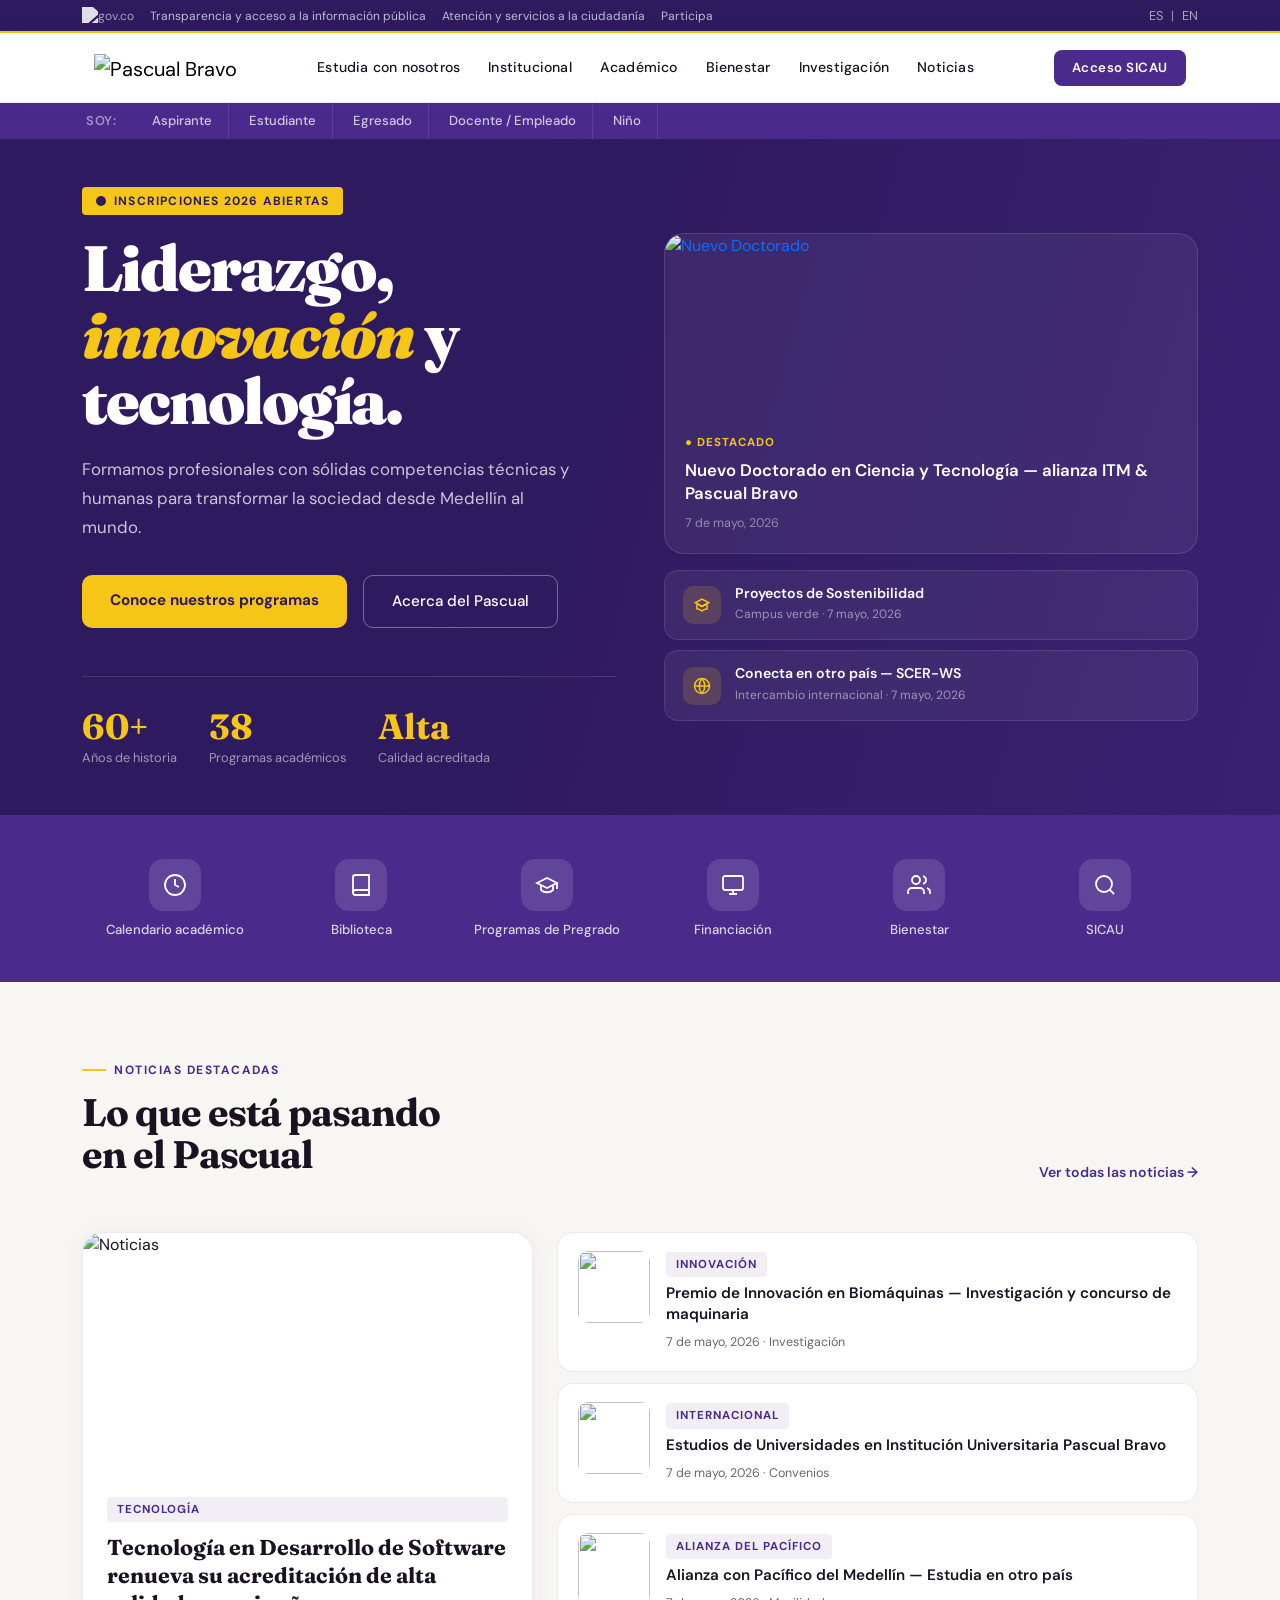
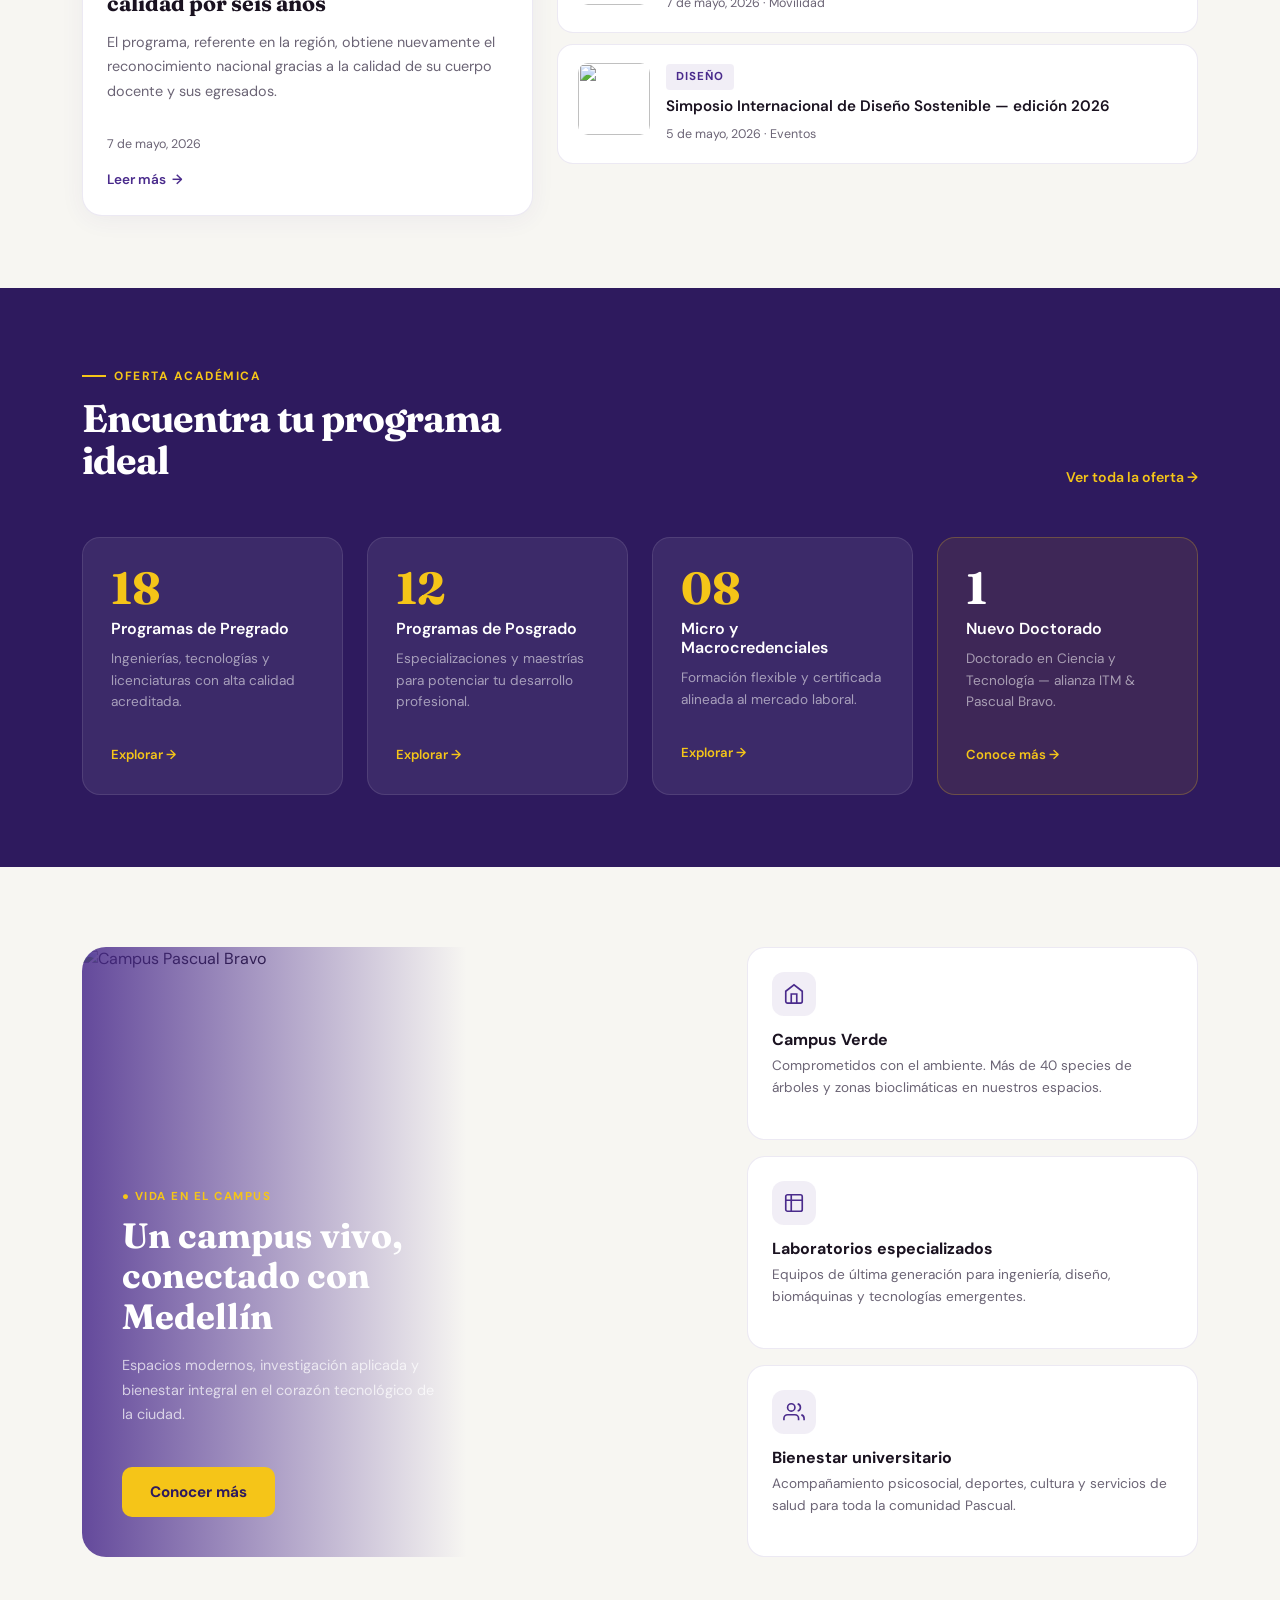
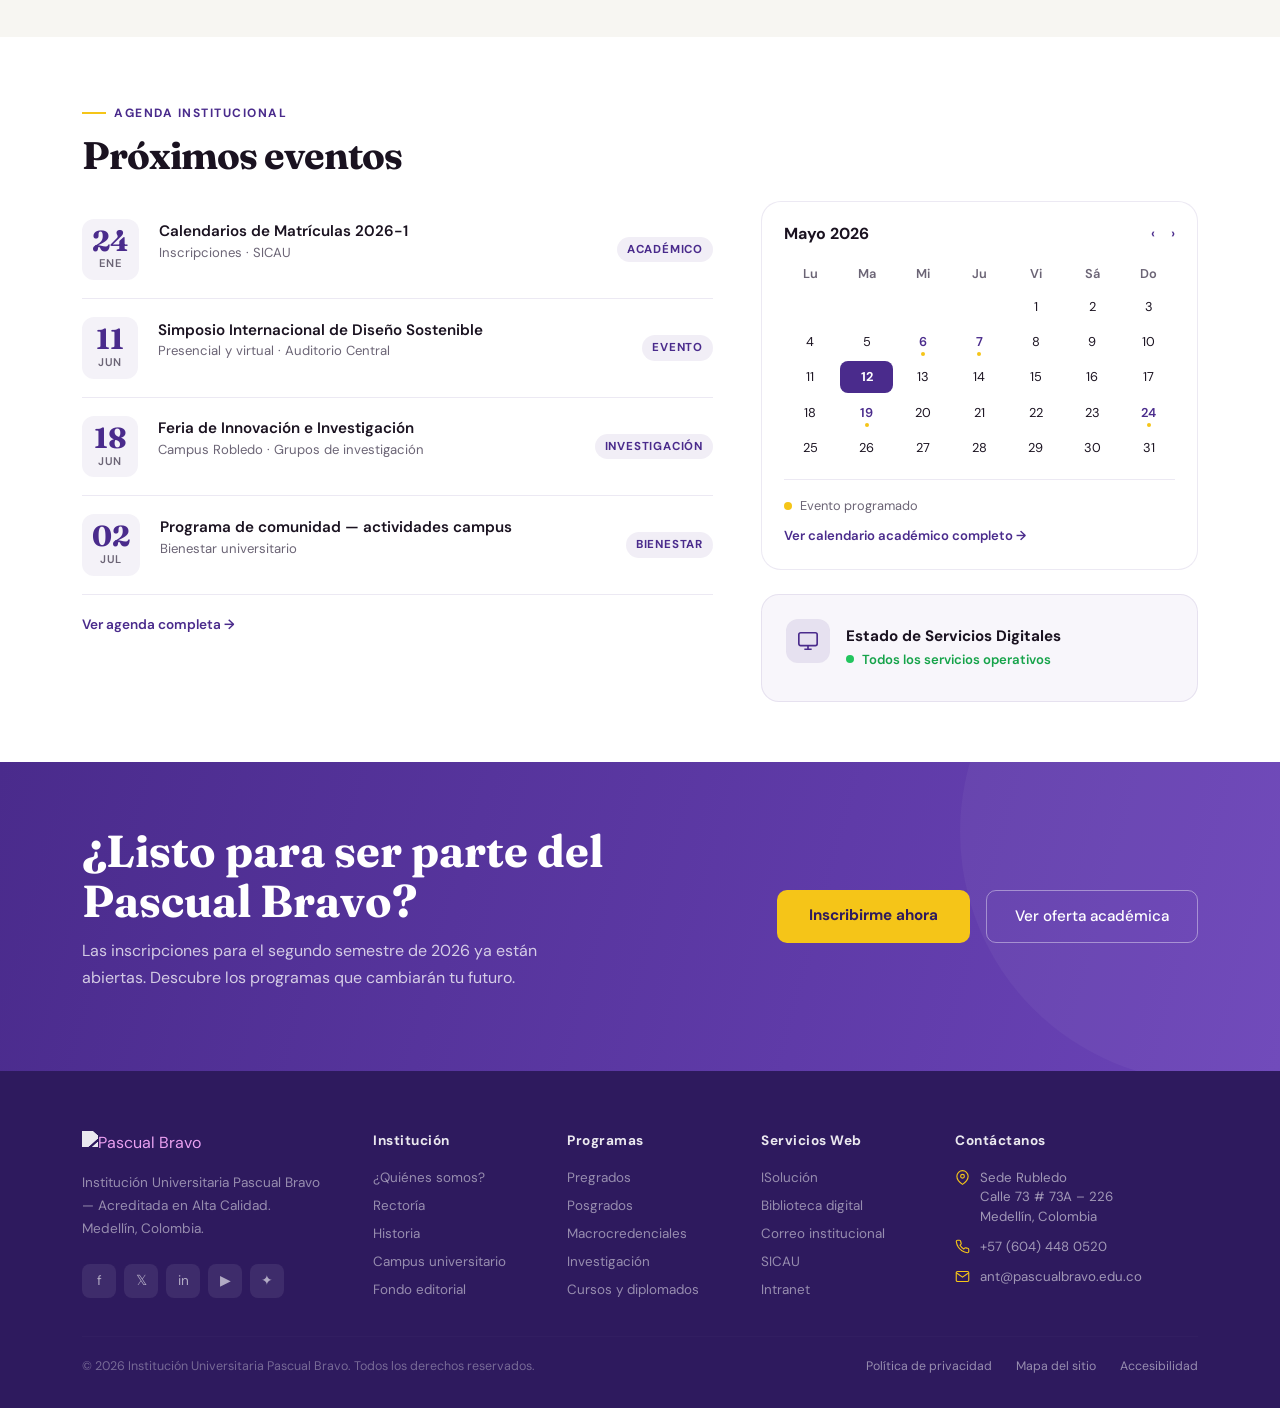
==== index.html @ 4db7a0d4 "renombrado" ====
<!doctype html>
<html lang="es">
<head>
  <meta charset="UTF-8"/>
  <meta name="viewport" content="width=device-width, initial-scale=1.0"/>
  <title>Institución Universitaria Pascual Bravo</title>
  <link href="https://cdn.jsdelivr.net/npm/bootstrap@5.3.3/dist/css/bootstrap.min.css" rel="stylesheet"/>
  <link href="https://fonts.googleapis.com/css2?family=Fraunces:ital,opsz,wght@0,9..144,300;0,9..144,700;0,9..144,900;1,9..144,400&family=DM+Sans:wght@300;400;500;600&display=swap" rel="stylesheet"/>
  <style>
    :root {
      --pb-purple: #4a2b8c;
      --pb-purple-dark: #2e1a5e;
      --pb-purple-light: #6b44b8;
      --pb-gold: #f5c518;
      --pb-gold-dark: #d4a70a;
      --bg: #f7f6f2;
      --surface: #ffffff;
      --text: #1a1220;
      --muted: #6b6475;
      --border: rgba(74,43,140,.1);
      --card-bg: #fff;
    }
 
    * { margin:0; padding:0; box-sizing:border-box; }
 
    body {
      font-family: 'DM Sans', sans-serif;
      background: var(--bg);
      color: var(--text);
      overflow-x: hidden;
    }
 
    /* ── GOV BAR ── */
    .gov-bar {
      background: var(--pb-purple-dark);
      padding: 6px 0;
      font-size: .75rem;
      color: rgba(255,255,255,.7);
      border-bottom: 2px solid var(--pb-gold);
    }
    .gov-bar a { color: rgba(255,255,255,.7); text-decoration: none; }
    .gov-bar a:hover { color: var(--pb-gold); }
    .gov-logo { height: 18px; opacity: .85; filter: brightness(10); }
 
    /* ── NAVBAR ── */
    .navbar {
      background: #fff !important;
      border-bottom: 1px solid var(--border);
      padding: 0;
      box-shadow: 0 2px 20px rgba(74,43,140,.08);
      position: sticky;
      top: 0;
      z-index: 1000;
    }
    .navbar .container { padding: 0 24px; }
    .navbar-brand img { height: 52px; }
    .nav-link {
      color: var(--text) !important;
      font-weight: 500;
      font-size: .88rem;
      padding: 24px 14px !important;
      position: relative;
      letter-spacing: .2px;
    }
    .nav-link::after {
      content: '';
      position: absolute;
      bottom: 0; left: 14px; right: 14px;
      height: 2px;
      background: var(--pb-purple);
      transform: scaleX(0);
      transition: transform .25s ease;
    }
    .nav-link:hover::after, .nav-link.active::after { transform: scaleX(1); }
    .nav-link:hover { color: var(--pb-purple) !important; }
 
    .btn-sicau {
      background: var(--pb-purple);
      color: #fff !important;
      border-radius: 8px;
      font-weight: 600;
      padding: 8px 18px !important;
      font-size: .83rem;
      letter-spacing: .5px;
      transition: background .2s;
    }
    .btn-sicau::after { display: none !important; }
    .btn-sicau:hover { background: var(--pb-purple-light) !important; color: #fff !important; }
 
    .profiles-bar {
      background: var(--pb-purple);
      padding: 0;
    }
    .profiles-bar a {
      color: rgba(255,255,255,.75);
      text-decoration: none;
      font-size: .82rem;
      font-weight: 500;
      padding: 8px 16px;
      display: inline-block;
      transition: .2s;
      border-right: 1px solid rgba(255,255,255,.1);
    }
    .profiles-bar a:hover { background: rgba(255,255,255,.12); color: #fff; }
    .profiles-bar span {
      color: rgba(255,255,255,.5);
      font-size: .8rem;
      padding: 8px 16px;
      font-weight: 600;
      letter-spacing: .5px;
      text-transform: uppercase;
    }
 
    /* ── HERO ── */
    .hero {
      background: var(--pb-purple-dark);
      min-height: 560px;
      position: relative;
      overflow: hidden;
      display: flex;
      align-items: center;
    }
    .hero-bg {
      position: absolute; inset: 0;
      background:
        url('https://images.unsplash.com/photo-1562774053-701939374585?q=80&w=1800&auto=format&fit=crop') center/cover;
      opacity: .18;
    }
    .hero-overlay {
      position: absolute; inset: 0;
      background: linear-gradient(105deg, var(--pb-purple-dark) 38%, rgba(74,43,140,.4) 100%);
    }
    .hero-content { position: relative; z-index: 2; }
 
    .hero-eyebrow {
      display: inline-flex;
      align-items: center;
      gap: 8px;
      background: var(--pb-gold);
      color: var(--pb-purple-dark);
      font-weight: 700;
      font-size: .75rem;
      letter-spacing: 1.2px;
      text-transform: uppercase;
      padding: 5px 14px;
      border-radius: 4px;
      margin-bottom: 20px;
    }
    .hero h1 {
      font-family: 'Fraunces', serif;
      font-size: clamp(2.8rem, 5vw, 4.4rem);
      font-weight: 900;
      line-height: 1.04;
      letter-spacing: -2px;
      color: #fff;
      margin-bottom: 20px;
    }
    .hero h1 em {
      font-style: italic;
      color: var(--pb-gold);
    }
    .hero p {
      color: rgba(255,255,255,.75);
      font-size: 1.05rem;
      line-height: 1.75;
      max-width: 500px;
      margin-bottom: 32px;
    }
    .btn-hero-primary {
      background: var(--pb-gold);
      color: var(--pb-purple-dark);
      font-weight: 700;
      border: none;
      padding: 14px 28px;
      border-radius: 10px;
      font-size: .95rem;
      transition: .2s;
      text-decoration: none;
      display: inline-block;
    }
    .btn-hero-primary:hover {
      background: var(--pb-gold-dark);
      color: var(--pb-purple-dark);
      transform: translateY(-2px);
      box-shadow: 0 8px 24px rgba(245,197,24,.35);
    }
    .btn-hero-outline {
      background: transparent;
      color: #fff;
      border: 1.5px solid rgba(255,255,255,.35);
      padding: 14px 28px;
      border-radius: 10px;
      font-size: .95rem;
      font-weight: 500;
      transition: .2s;
      text-decoration: none;
      display: inline-block;
    }
    .btn-hero-outline:hover {
      background: rgba(255,255,255,.1);
      border-color: rgba(255,255,255,.7);
      color: #fff;
    }
 
    /* Hero stats */
    .hero-stats {
      display: flex;
      gap: 32px;
      margin-top: 48px;
      padding-top: 32px;
      border-top: 1px solid rgba(255,255,255,.12);
    }
    .hero-stat-num {
      font-family: 'Fraunces', serif;
      font-size: 2.2rem;
      font-weight: 700;
      color: var(--pb-gold);
      line-height: 1;
    }
    .hero-stat-label {
      font-size: .8rem;
      color: rgba(255,255,255,.55);
      margin-top: 4px;
    }
 
    /* Hero right panel */
    .hero-panel {
      position: relative; z-index: 2;
    }
    .hero-news-card {
      background: rgba(255,255,255,.06);
      backdrop-filter: blur(20px);
      border: 1px solid rgba(255,255,255,.12);
      border-radius: 20px;
      overflow: hidden;
      transition: .25s;
    }
    .hero-news-card:hover { transform: translateY(-4px); border-color: rgba(255,255,255,.25); }
    .hero-news-card img {
      width: 100%; height: 180px; object-fit: cover; display: block;
    }
    .hero-news-body { padding: 20px; }
    .hero-news-tag {
      font-size: .72rem; font-weight: 700; letter-spacing: 1px;
      text-transform: uppercase; color: var(--pb-gold); margin-bottom: 8px;
    }
    .hero-news-body h4 {
      font-size: 1.05rem; font-weight: 600; color: #fff; line-height: 1.4;
    }
    .hero-news-body small { color: rgba(255,255,255,.45); font-size: .78rem; margin-top: 8px; display: block; }
 
    .hero-side-stack { display: flex; flex-direction: column; gap: 10px; margin-top: 12px; }
    .hero-side-item {
      background: rgba(255,255,255,.06);
      backdrop-filter: blur(12px);
      border: 1px solid rgba(255,255,255,.1);
      border-radius: 14px;
      padding: 14px 18px;
      display: flex;
      align-items: center;
      gap: 14px;
      cursor: pointer;
      transition: .2s;
      text-decoration: none;
    }
    .hero-side-item:hover { background: rgba(255,255,255,.12); border-color: rgba(255,255,255,.22); }
    .hero-side-icon {
      width: 38px; height: 38px; border-radius: 10px;
      background: rgba(245,197,24,.15);
      display: flex; align-items: center; justify-content: center;
      flex-shrink: 0;
    }
    .hero-side-icon svg { width: 18px; height: 18px; }
    .hero-side-text h6 { font-size: .88rem; font-weight: 600; color: #fff; margin: 0; }
    .hero-side-text small { font-size: .75rem; color: rgba(255,255,255,.5); }
 
    /* ── QUICK ACCESS ── */
    .quick-access {
      background: var(--pb-purple);
      padding: 28px 0;
    }
    .quick-item {
      display: flex;
      flex-direction: column;
      align-items: center;
      gap: 10px;
      text-decoration: none;
      color: rgba(255,255,255,.8);
      transition: .2s;
      padding: 16px 12px;
      border-radius: 14px;
    }
    .quick-item:hover { background: rgba(255,255,255,.1); color: #fff; }
    .quick-icon {
      width: 52px; height: 52px;
      background: rgba(255,255,255,.12);
      border-radius: 14px;
      display: flex; align-items: center; justify-content: center;
    }
    .quick-icon svg { width: 24px; height: 24px; stroke: #fff; fill: none; }
    .quick-item span { font-size: .82rem; font-weight: 500; text-align: center; line-height: 1.3; }
 
    /* ── SECTION LABELS ── */
    .section-label {
      display: inline-flex; align-items: center; gap: 8px;
      font-size: .75rem; font-weight: 700; letter-spacing: 1.5px;
      text-transform: uppercase; color: var(--pb-purple); margin-bottom: 12px;
    }
    .section-label::before {
      content: '';
      width: 24px; height: 2px; background: var(--pb-gold);
    }
    .section-title {
      font-family: 'Fraunces', serif;
      font-size: clamp(1.8rem, 3vw, 2.5rem);
      font-weight: 700;
      line-height: 1.1;
      letter-spacing: -1px;
    }
 
    /* ── NEWS SECTION ── */
    .news-section { padding: 72px 0; }
 
    .news-featured {
      background: var(--card-bg);
      border-radius: 20px;
      overflow: hidden;
      border: 1px solid var(--border);
      box-shadow: 0 4px 24px rgba(74,43,140,.06);
      height: 100%;
      display: flex; flex-direction: column;
      transition: .25s;
    }
    .news-featured:hover { transform: translateY(-4px); box-shadow: 0 12px 40px rgba(74,43,140,.12); }
    .news-featured img { width: 100%; height: 240px; object-fit: cover; }
    .news-featured-body { padding: 24px; flex: 1; display: flex; flex-direction: column; }
    .news-tag {
      font-size: .72rem; font-weight: 700; letter-spacing: 1px;
      text-transform: uppercase;
      background: rgba(74,43,140,.08);
      color: var(--pb-purple);
      padding: 4px 10px; border-radius: 4px; display: inline-block; margin-bottom: 12px;
    }
    .news-featured-body h3 {
      font-family: 'Fraunces', serif;
      font-size: 1.35rem; font-weight: 700; line-height: 1.3; margin-bottom: 12px;
    }
    .news-featured-body p { color: var(--muted); font-size: .9rem; line-height: 1.7; flex: 1; }
    .news-meta { color: var(--muted); font-size: .78rem; margin-top: 16px; }
    .read-more {
      color: var(--pb-purple); font-weight: 600; font-size: .85rem;
      text-decoration: none; display: inline-flex; align-items: center; gap: 6px;
      margin-top: 16px;
    }
    .read-more:hover { color: var(--pb-purple-light); }
 
    .news-list { display: flex; flex-direction: column; gap: 1px; }
    .news-list-item {
      background: var(--card-bg);
      border: 1px solid var(--border);
      border-radius: 16px;
      padding: 18px 20px;
      display: flex;
      gap: 16px;
      align-items: flex-start;
      transition: .2s;
      text-decoration: none;
      color: inherit;
      margin-bottom: 10px;
    }
    .news-list-item:hover { border-color: var(--pb-purple); box-shadow: 0 4px 16px rgba(74,43,140,.08); }
    .news-list-img {
      width: 72px; height: 72px; border-radius: 10px;
      object-fit: cover; flex-shrink: 0;
    }
    .news-list-content { flex: 1; }
    .news-list-content .news-tag { margin-bottom: 6px; }
    .news-list-content h5 { font-size: .95rem; font-weight: 600; line-height: 1.4; margin-bottom: 4px; }
    .news-list-content small { color: var(--muted); font-size: .78rem; }
 
    /* ── PROGRAMS STRIP ── */
    .programs-section { background: var(--pb-purple-dark); padding: 72px 0; }
    .program-card {
      background: rgba(255,255,255,.07);
      border: 1px solid rgba(255,255,255,.1);
      border-radius: 18px; padding: 28px;
      transition: .25s; cursor: pointer; height: 100%;
    }
    .program-card:hover {
      background: rgba(255,255,255,.12);
      border-color: var(--pb-gold);
      transform: translateY(-4px);
    }
    .program-num {
      font-family: 'Fraunces', serif;
      font-size: 2.8rem; font-weight: 700;
      color: var(--pb-gold); line-height: 1;
      margin-bottom: 8px;
    }
    .program-card h5 { color: #fff; font-weight: 600; font-size: 1rem; margin-bottom: 10px; }
    .program-card p { color: rgba(255,255,255,.55); font-size: .85rem; line-height: 1.6; }
    .program-arrow {
      display: inline-flex; align-items: center; gap: 6px;
      color: var(--pb-gold); font-size: .82rem; font-weight: 600;
      text-decoration: none; margin-top: 16px;
    }
 
    /* ── CAMPUS EDITORIAL ── */
    .campus-section { padding: 80px 0; }
    .campus-visual {
      border-radius: 24px; overflow: hidden;
      position: relative; min-height: 460px;
    }
    .campus-visual img {
      width: 100%; height: 100%; object-fit: cover; display: block;
    }
    .campus-visual-overlay {
      position: absolute; inset: 0;
      background: linear-gradient(to right, rgba(74,43,140,.85) 0%, transparent 60%);
    }
    .campus-visual-text {
      position: absolute; inset: 0;
      display: flex; flex-direction: column; justify-content: flex-end;
      padding: 40px;
    }
    .campus-tag {
      font-size: .72rem; font-weight: 700; letter-spacing: 1.5px;
      text-transform: uppercase; color: var(--pb-gold); margin-bottom: 10px;
    }
    .campus-visual-text h2 {
      font-family: 'Fraunces', serif;
      font-size: 2.2rem; font-weight: 700; color: #fff;
      line-height: 1.15; max-width: 340px; margin-bottom: 16px;
    }
    .campus-visual-text p { color: rgba(255,255,255,.7); font-size: .9rem; max-width: 320px; line-height: 1.7; }
 
    .campus-info-grid { display: grid; grid-template-rows: auto auto; gap: 16px; height: 100%; }
    .campus-info-card {
      background: var(--card-bg);
      border: 1px solid var(--border);
      border-radius: 18px; padding: 24px;
      transition: .2s;
    }
    .campus-info-card:hover { border-color: var(--pb-purple); box-shadow: 0 4px 20px rgba(74,43,140,.08); }
    .campus-info-card .icon-wrap {
      width: 44px; height: 44px; border-radius: 12px;
      background: rgba(74,43,140,.08);
      display: flex; align-items: center; justify-content: center;
      margin-bottom: 14px;
    }
    .campus-info-card .icon-wrap svg { width: 22px; height: 22px; stroke: var(--pb-purple); fill: none; }
    .campus-info-card h5 { font-weight: 700; font-size: 1rem; margin-bottom: 6px; }
    .campus-info-card p { font-size: .85rem; color: var(--muted); line-height: 1.6; }
 
    /* ── EVENTS ── */
    .events-section { background: #fff; padding: 60px 0; }
    .event-row {
      display: flex; align-items: center; gap: 20px;
      padding: 18px 0;
      border-bottom: 1px solid var(--border);
      cursor: pointer; transition: .2s;
    }
    .event-row:hover .event-title { color: var(--pb-purple); }
    .event-date-box {
      min-width: 56px;
      text-align: center;
      background: rgba(74,43,140,.06);
      border-radius: 12px;
      padding: 8px 10px;
    }
    .event-date-day { font-family: 'Fraunces', serif; font-size: 1.8rem; font-weight: 700; color: var(--pb-purple); line-height: 1; }
    .event-date-mon { font-size: .7rem; text-transform: uppercase; color: var(--muted); font-weight: 600; letter-spacing: .5px; }
    .event-title { font-weight: 600; font-size: .95rem; margin: 0; }
    .event-subtitle { color: var(--muted); font-size: .82rem; }
    .event-badge {
      margin-left: auto;
      font-size: .72rem; font-weight: 700; letter-spacing: .8px;
      text-transform: uppercase;
      background: rgba(74,43,140,.08);
      color: var(--pb-purple);
      padding: 4px 10px; border-radius: 20px; white-space: nowrap;
    }
 
    .calendar-widget {
      background: var(--card-bg);
      border: 1px solid var(--border);
      border-radius: 20px; padding: 22px;
    }
    .cal-header {
      display: flex; justify-content: space-between; align-items: center;
      margin-bottom: 16px;
    }
    .cal-header h6 { font-weight: 700; margin: 0; }
    .cal-nav { color: var(--pb-purple); cursor: pointer; font-size: .85rem; font-weight: 600; }
    .cal-grid { display: grid; grid-template-columns: repeat(7,1fr); gap: 4px; text-align: center; font-size: .8rem; }
    .cal-day-name { color: var(--muted); font-weight: 600; padding: 4px 0; }
    .cal-day { padding: 6px 4px; border-radius: 8px; cursor: pointer; transition: .15s; }
    .cal-day:hover { background: rgba(74,43,140,.08); }
    .cal-day.today { background: var(--pb-purple); color: #fff; font-weight: 700; border-radius: 8px; }
    .cal-day.has-event { position: relative; font-weight: 600; color: var(--pb-purple); }
    .cal-day.has-event::after {
      content: ''; position: absolute; bottom: 1px; left: 50%; transform: translateX(-50%);
      width: 4px; height: 4px; border-radius: 50%; background: var(--pb-gold);
    }
    .cal-day.empty { color: transparent; pointer-events: none; }
 
    /* ── BANNER CTA ── */
    .banner-cta {
      background: linear-gradient(105deg, var(--pb-purple) 0%, var(--pb-purple-light) 100%);
      padding: 64px 0;
      position: relative; overflow: hidden;
    }
    .banner-cta::before {
      content: '';
      position: absolute;
      width: 500px; height: 500px; border-radius: 50%;
      background: rgba(255,255,255,.04);
      right: -180px; top: -180px;
    }
    .banner-cta h2 {
      font-family: 'Fraunces', serif;
      font-size: clamp(2rem, 3.5vw, 3rem); font-weight: 700;
      color: #fff; line-height: 1.1;
    }
    .banner-cta p { color: rgba(255,255,255,.75); font-size: 1rem; line-height: 1.7; max-width: 500px; margin-top: 12px; }
    .btn-cta-gold {
      background: var(--pb-gold); color: var(--pb-purple-dark);
      font-weight: 700; border: none; padding: 14px 32px;
      border-radius: 10px; font-size: .95rem; transition: .2s;
      text-decoration: none; display: inline-block;
    }
    .btn-cta-gold:hover { background: var(--pb-gold-dark); transform: translateY(-2px); color: var(--pb-purple-dark); }
    .btn-cta-white {
      background: transparent; color: #fff;
      border: 1.5px solid rgba(255,255,255,.4);
      padding: 14px 28px; border-radius: 10px; font-size: .95rem;
      font-weight: 500; transition: .2s; text-decoration: none; display: inline-block;
    }
    .btn-cta-white:hover { background: rgba(255,255,255,.1); color: #fff; }
 
    /* ── FOOTER ── */
    .footer-main {
      background: var(--pb-purple-dark);
      padding: 60px 0 32px;
    }
    .footer-logo { height: 48px; filter: brightness(10); opacity: .9; margin-bottom: 16px; }
    .footer-desc { color: rgba(255,255,255,.5); font-size: .85rem; line-height: 1.7; max-width: 280px; }
    .footer-title { color: rgba(255,255,255,.9); font-weight: 700; font-size: .85rem; letter-spacing: .5px; margin-bottom: 16px; }
    .footer-link {
      display: block; color: rgba(255,255,255,.5); text-decoration: none;
      font-size: .84rem; margin-bottom: 8px; transition: .15s;
    }
    .footer-link:hover { color: var(--pb-gold); }
    .footer-divider { border-color: rgba(255,255,255,.08); margin: 28px 0 20px; }
    .footer-bottom { color: rgba(255,255,255,.35); font-size: .78rem; }
    .social-btn {
      width: 34px; height: 34px; border-radius: 8px;
      background: rgba(255,255,255,.08);
      display: inline-flex; align-items: center; justify-content: center;
      color: rgba(255,255,255,.6); transition: .2s; text-decoration: none; font-size: .85rem;
    }
    .social-btn:hover { background: var(--pb-gold); color: var(--pb-purple-dark); }
    .contact-item { display: flex; gap: 10px; align-items: flex-start; margin-bottom: 10px; }
    .contact-item svg { width: 15px; height: 15px; stroke: var(--pb-gold); fill: none; flex-shrink: 0; margin-top: 2px; }
    .contact-item span { color: rgba(255,255,255,.55); font-size: .83rem; line-height: 1.5; }
 
    /* ── ANIMATIONS ── */
    @keyframes fadeUp {
      from { opacity: 0; transform: translateY(24px); }
      to   { opacity: 1; transform: translateY(0); }
    }
    .anim-1 { animation: fadeUp .6s ease both; }
    .anim-2 { animation: fadeUp .6s .12s ease both; }
    .anim-3 { animation: fadeUp .6s .24s ease both; }
    .anim-4 { animation: fadeUp .6s .36s ease both; }
 
    /* ── RESPONSIVE ── */
    @media (max-width: 991px) {
      .hero { min-height: auto; padding: 60px 0; }
      .hero h1 { letter-spacing: -1px; }
      .hero-stats { gap: 20px; }
      .campus-visual { min-height: 300px; }
    }
    @media (max-width: 767px) {
      .hero-stats { flex-wrap: wrap; gap: 16px; }
      .quick-access .row { gap: 4px; }
      .profiles-bar { overflow-x: auto; white-space: nowrap; }
    }
  </style>
</head>
<body>
 
<!-- GOV BAR -->
<div class="gov-bar">
  <div class="container d-flex justify-content-between align-items-center flex-wrap gap-2">
    <div class="d-flex align-items-center gap-3">
      <img src="https://pascualbravo.edu.co/wp-content/uploads/2019/12/gov.co_.png" alt="gov.co" class="gov-logo"/>
      <a href="#">Transparencia y acceso a la información pública</a>
      <a href="#" class="d-none d-md-inline">Atención y servicios a la ciudadanía</a>
      <a href="#" class="d-none d-lg-inline">Participa</a>
    </div>
    <div class="d-flex align-items-center gap-3">
      <div class="d-none d-md-flex gap-2 align-items-center" style="font-size:.8rem;color:rgba(255,255,255,.5)">
        <a href="#" style="color:rgba(255,255,255,.6);text-decoration:none">ES</a>
        <span>|</span>
        <a href="#" style="color:rgba(255,255,255,.6);text-decoration:none">EN</a>
      </div>
    </div>
  </div>
</div>
 
<!-- NAVBAR -->
<nav class="navbar navbar-expand-lg">
  <div class="container">
    <a class="navbar-brand" href="#">
      <img src="https://pascualbravo.edu.co/wp-content/uploads/2023/06/cropped-Imagotipo-horizontal_acreditados.png" alt="Pascual Bravo"/>
    </a>
    <button class="navbar-toggler border-0" data-bs-toggle="collapse" data-bs-target="#menu">
      <span class="navbar-toggler-icon"></span>
    </button>
    <div class="collapse navbar-collapse" id="menu">
      <ul class="navbar-nav mx-auto gap-0">
        <li class="nav-item"><a class="nav-link" href="#">Estudia con nosotros</a></li>
        <li class="nav-item"><a class="nav-link" href="#">Institucional</a></li>
        <li class="nav-item"><a class="nav-link" href="#">Académico</a></li>
        <li class="nav-item"><a class="nav-link" href="#">Bienestar</a></li>
        <li class="nav-item"><a class="nav-link" href="#">Investigación</a></li>
        <li class="nav-item"><a class="nav-link" href="#">Noticias</a></li>
      </ul>
      <div class="d-flex align-items-center gap-3 ms-3">
        <a href="#" class="nav-link btn-sicau">Acceso SICAU</a>
      </div>
    </div>
  </div>
</nav>
 
<!-- PROFILES BAR -->
<div class="profiles-bar">
  <div class="container px-0">
    <span>Soy:</span>
    <a href="#">Aspirante</a>
    <a href="#">Estudiante</a>
    <a href="#">Egresado</a>
    <a href="#">Docente / Empleado</a>
    <a href="#">Niño</a>
  </div>
</div>
 
<!-- HERO -->
<section class="hero">
  <div class="hero-bg"></div>
  <div class="hero-overlay"></div>
  <div class="container py-5">
    <div class="row align-items-center g-5">
      <div class="col-lg-6 hero-content">
        <div class="hero-eyebrow anim-1">
          <svg width="10" height="10" viewBox="0 0 10 10"><circle cx="5" cy="5" r="5" fill="currentColor"/></svg>
          Inscripciones 2026 abiertas
        </div>
        <h1 class="anim-2">Liderazgo,<br/><em>innovación</em> y<br/>tecnología.</h1>
        <p class="anim-3">Formamos profesionales con sólidas competencias técnicas y humanas para transformar la sociedad desde Medellín al mundo.</p>
        <div class="d-flex flex-wrap gap-3 anim-4">
          <a href="#" class="btn-hero-primary">Conoce nuestros programas</a>
          <a href="#" class="btn-hero-outline">Acerca del Pascual</a>
        </div>
        <div class="hero-stats anim-4">
          <div>
            <div class="hero-stat-num">60+</div>
            <div class="hero-stat-label">Años de historia</div>
          </div>
          <div>
            <div class="hero-stat-num">38</div>
            <div class="hero-stat-label">Programas académicos</div>
          </div>
          <div>
            <div class="hero-stat-num">Alta</div>
            <div class="hero-stat-label">Calidad acreditada</div>
          </div>
        </div>
      </div>
      <div class="col-lg-6 hero-panel anim-3">
        <a href="#" style="text-decoration:none">
          <div class="hero-news-card">
            <img src="https://images.unsplash.com/photo-1523580494863-6f3031224c94?q=80&w=900&auto=format&fit=crop" alt="Nuevo Doctorado"/>
            <div class="hero-news-body">
              <div class="hero-news-tag">● Destacado</div>
              <h4>Nuevo Doctorado en Ciencia y Tecnología — alianza ITM & Pascual Bravo</h4>
              <small>7 de mayo, 2026</small>
            </div>
          </div>
        </a>
        <div class="hero-side-stack mt-3">
          <a href="#" class="hero-side-item">
            <div class="hero-side-icon">
              <svg viewBox="0 0 24 24" stroke="currentColor" fill="none" stroke-width="2" style="color:var(--pb-gold)"><path d="M12 14l9-5-9-5-9 5 9 5z"/><path d="M12 14l6.16-3.422a12.083 12.083 0 01.665 6.479A11.952 11.952 0 0012 20.055a11.952 11.952 0 00-6.824-2.998 12.078 12.078 0 01.665-6.479L12 14z"/></svg>
            </div>
            <div class="hero-side-text">
              <h6>Proyectos de Sostenibilidad</h6>
              <small>Campus verde · 7 mayo, 2026</small>
            </div>
          </a>
          <a href="#" class="hero-side-item">
            <div class="hero-side-icon">
              <svg viewBox="0 0 24 24" stroke="currentColor" fill="none" stroke-width="2" style="color:var(--pb-gold)"><circle cx="12" cy="12" r="10"/><path d="M2 12h20M12 2a15.3 15.3 0 010 20M12 2a15.3 15.3 0 000 20"/></svg>
            </div>
            <div class="hero-side-text">
              <h6>Conecta en otro país — SCER-WS</h6>
              <small>Intercambio internacional · 7 mayo, 2026</small>
            </div>
          </a>
        </div>
      </div>
    </div>
  </div>
</section>
 
<!-- QUICK ACCESS -->
<div class="quick-access">
  <div class="container">
    <div class="row g-0 justify-content-center">
      <div class="col-6 col-sm-4 col-lg-2">
        <a href="#" class="quick-item">
          <div class="quick-icon">
            <svg viewBox="0 0 24 24" stroke-width="1.8"><path d="M12 6v6l4 2"/><circle cx="12" cy="12" r="10"/></svg>
          </div>
          <span>Calendario académico</span>
        </a>
      </div>
      <div class="col-6 col-sm-4 col-lg-2">
        <a href="#" class="quick-item">
          <div class="quick-icon">
            <svg viewBox="0 0 24 24" stroke-width="1.8"><path d="M4 19.5A2.5 2.5 0 016.5 17H20"/><path d="M6.5 2H20v20H6.5A2.5 2.5 0 014 19.5v-15A2.5 2.5 0 016.5 2z"/></svg>
          </div>
          <span>Biblioteca</span>
        </a>
      </div>
      <div class="col-6 col-sm-4 col-lg-2">
        <a href="#" class="quick-item">
          <div class="quick-icon">
            <svg viewBox="0 0 24 24" stroke-width="1.8"><path d="M22 10v6M2 10l10-5 10 5-10 5z"/><path d="M6 12v5c3 3 9 3 12 0v-5"/></svg>
          </div>
          <span>Programas de Pregrado</span>
        </a>
      </div>
      <div class="col-6 col-sm-4 col-lg-2">
        <a href="#" class="quick-item">
          <div class="quick-icon">
            <svg viewBox="0 0 24 24" stroke-width="1.8"><rect x="2" y="3" width="20" height="14" rx="2"/><path d="M8 21h8M12 17v4"/></svg>
          </div>
          <span>Financiación</span>
        </a>
      </div>
      <div class="col-6 col-sm-4 col-lg-2">
        <a href="#" class="quick-item">
          <div class="quick-icon">
            <svg viewBox="0 0 24 24" stroke-width="1.8"><path d="M17 21v-2a4 4 0 00-4-4H5a4 4 0 00-4 4v2"/><circle cx="9" cy="7" r="4"/><path d="M23 21v-2a4 4 0 00-3-3.87"/><path d="M16 3.13a4 4 0 010 7.75"/></svg>
          </div>
          <span>Bienestar</span>
        </a>
      </div>
      <div class="col-6 col-sm-4 col-lg-2">
        <a href="#" class="quick-item">
          <div class="quick-icon">
            <svg viewBox="0 0 24 24" stroke-width="1.8"><circle cx="11" cy="11" r="8"/><path d="M21 21l-4.35-4.35"/></svg>
          </div>
          <span>SICAU</span>
        </a>
      </div>
    </div>
  </div>
</div>
 
<!-- NEWS SECTION -->
<section class="news-section">
  <div class="container">
    <div class="row justify-content-between align-items-end mb-5">
      <div class="col-auto">
        <div class="section-label">Noticias destacadas</div>
        <h2 class="section-title">Lo que está pasando<br/>en el Pascual</h2>
      </div>
      <div class="col-auto">
        <a href="#" style="color:var(--pb-purple);font-weight:600;font-size:.88rem;text-decoration:none">
          Ver todas las noticias →
        </a>
      </div>
    </div>
    <div class="row g-4">
      <div class="col-lg-5">
        <div class="news-featured">
          <img src="https://images.unsplash.com/photo-1498243691581-b145c3f54a5a?q=80&w=900&auto=format&fit=crop" alt="Noticias"/>
          <div class="news-featured-body">
            <span class="news-tag">Tecnología</span>
            <h3>Tecnología en Desarrollo de Software renueva su acreditación de alta calidad por seis años</h3>
            <p>El programa, referente en la región, obtiene nuevamente el reconocimiento nacional gracias a la calidad de su cuerpo docente y sus egresados.</p>
            <div class="news-meta">7 de mayo, 2026</div>
            <a href="#" class="read-more">Leer más <span>→</span></a>
          </div>
        </div>
      </div>
      <div class="col-lg-7">
        <div class="news-list">
          <a href="#" class="news-list-item">
            <img src="https://images.unsplash.com/photo-1532094349884-543559382f3f?q=80&w=200&auto=format&fit=crop" class="news-list-img" alt=""/>
            <div class="news-list-content">
              <span class="news-tag">Innovación</span>
              <h5>Premio de Innovación en Biomáquinas — Investigación y concurso de maquinaria</h5>
              <small>7 de mayo, 2026 · Investigación</small>
            </div>
          </a>
          <a href="#" class="news-list-item">
            <img src="https://images.unsplash.com/photo-1523580494863-6f3031224c94?q=80&w=200&auto=format&fit=crop" class="news-list-img" alt=""/>
            <div class="news-list-content">
              <span class="news-tag">Internacional</span>
              <h5>Estudios de Universidades en Institución Universitaria Pascual Bravo</h5>
              <small>7 de mayo, 2026 · Convenios</small>
            </div>
          </a>
          <a href="#" class="news-list-item">
            <img src="https://images.unsplash.com/photo-1565688534245-05d6b5be184a?q=80&w=200&auto=format&fit=crop" class="news-list-img" alt=""/>
            <div class="news-list-content">
              <span class="news-tag">Alianza del Pacífico</span>
              <h5>Alianza con Pacífico del Medellín — Estudia en otro país</h5>
              <small>7 de mayo, 2026 · Movilidad</small>
            </div>
          </a>
          <a href="#" class="news-list-item">
            <img src="https://images.unsplash.com/photo-1581090464777-f3220bbe1b8b?q=80&w=200&auto=format&fit=crop" class="news-list-img" alt=""/>
            <div class="news-list-content">
              <span class="news-tag">Diseño</span>
              <h5>Simposio Internacional de Diseño Sostenible — edición 2026</h5>
              <small>5 de mayo, 2026 · Eventos</small>
            </div>
          </a>
        </div>
      </div>
    </div>
  </div>
</section>
 
<!-- PROGRAMS -->
<section class="programs-section">
  <div class="container">
    <div class="row justify-content-between align-items-end mb-5">
      <div class="col-auto">
        <div class="section-label" style="color:var(--pb-gold)">Oferta académica</div>
        <h2 class="section-title" style="color:#fff">Encuentra tu programa<br/>ideal</h2>
      </div>
      <div class="col-auto">
        <a href="#" style="color:var(--pb-gold);font-weight:600;font-size:.88rem;text-decoration:none">
          Ver toda la oferta →
        </a>
      </div>
    </div>
    <div class="row g-4">
      <div class="col-6 col-md-3">
        <div class="program-card">
          <div class="program-num">18</div>
          <h5>Programas de Pregrado</h5>
          <p>Ingenierías, tecnologías y licenciaturas con alta calidad acreditada.</p>
          <a href="#" class="program-arrow">Explorar →</a>
        </div>
      </div>
      <div class="col-6 col-md-3">
        <div class="program-card">
          <div class="program-num">12</div>
          <h5>Programas de Posgrado</h5>
          <p>Especializaciones y maestrías para potenciar tu desarrollo profesional.</p>
          <a href="#" class="program-arrow">Explorar →</a>
        </div>
      </div>
      <div class="col-6 col-md-3">
        <div class="program-card">
          <div class="program-num">08</div>
          <h5>Micro y Macrocredenciales</h5>
          <p>Formación flexible y certificada alineada al mercado laboral.</p>
          <a href="#" class="program-arrow">Explorar →</a>
        </div>
      </div>
      <div class="col-6 col-md-3">
        <div class="program-card" style="background:rgba(245,197,24,.08);border-color:rgba(245,197,24,.25)">
          <div class="program-num" style="color:#fff">1</div>
          <h5>Nuevo Doctorado</h5>
          <p>Doctorado en Ciencia y Tecnología — alianza ITM & Pascual Bravo.</p>
          <a href="#" class="program-arrow">Conoce más →</a>
        </div>
      </div>
    </div>
  </div>
</section>
 
<!-- CAMPUS EDITORIAL -->
<section class="campus-section">
  <div class="container">
    <div class="row g-4 align-items-stretch">
      <div class="col-lg-7">
        <div class="campus-visual" style="height:100%;min-height:420px">
          <img src="https://images.unsplash.com/photo-1541339907198-e08756dedf3f?q=80&w=1200&auto=format&fit=crop" alt="Campus Pascual Bravo"/>
          <div class="campus-visual-overlay"></div>
          <div class="campus-visual-text">
            <div class="campus-tag">● Vida en el campus</div>
            <h2>Un campus vivo, conectado con Medellín</h2>
            <p>Espacios modernos, investigación aplicada y bienestar integral en el corazón tecnológico de la ciudad.</p>
            <a href="#" class="btn-hero-primary mt-4" style="width:max-content">Conocer más</a>
          </div>
        </div>
      </div>
      <div class="col-lg-5">
        <div class="campus-info-grid" style="display:flex;flex-direction:column;gap:16px;height:100%">
          <div class="campus-info-card" style="flex:1">
            <div class="icon-wrap">
              <svg viewBox="0 0 24 24" stroke-width="1.8"><path d="M3 9l9-7 9 7v11a2 2 0 01-2 2H5a2 2 0 01-2-2z"/><polyline points="9 22 9 12 15 12 15 22"/></svg>
            </div>
            <h5>Campus Verde</h5>
            <p>Comprometidos con el ambiente. Más de 40 species de árboles y zonas bioclimáticas en nuestros espacios.</p>
          </div>
          <div class="campus-info-card" style="flex:1">
            <div class="icon-wrap">
              <svg viewBox="0 0 24 24" stroke-width="1.8"><path d="M9 3H5a2 2 0 00-2 2v4m6-6h10a2 2 0 012 2v4M9 3v18m0 0h10a2 2 0 002-2V9M9 21H5a2 2 0 01-2-2V9m0 0h18"/></svg>
            </div>
            <h5>Laboratorios especializados</h5>
            <p>Equipos de última generación para ingeniería, diseño, biomáquinas y tecnologías emergentes.</p>
          </div>
          <div class="campus-info-card" style="flex:1">
            <div class="icon-wrap">
              <svg viewBox="0 0 24 24" stroke-width="1.8"><path d="M17 21v-2a4 4 0 00-4-4H5a4 4 0 00-4 4v2"/><circle cx="9" cy="7" r="4"/><path d="M23 21v-2a4 4 0 00-3-3.87M16 3.13a4 4 0 010 7.75"/></svg>
            </div>
            <h5>Bienestar universitario</h5>
            <p>Acompañamiento psicosocial, deportes, cultura y servicios de salud para toda la comunidad Pascual.</p>
          </div>
        </div>
      </div>
    </div>
  </div>
</section>
 
<!-- EVENTS + CALENDAR -->
<section class="events-section">
  <div class="container">
    <div class="row g-5">
      <div class="col-lg-7">
        <div class="section-label">Agenda institucional</div>
        <h2 class="section-title mb-4">Próximos eventos</h2>
 
        <div class="event-row">
          <div class="event-date-box">
            <div class="event-date-day">24</div>
            <div class="event-date-mon">Ene</div>
          </div>
          <div>
            <p class="event-title">Calendarios de Matrículas 2026-1</p>
            <p class="event-subtitle">Inscripciones · SICAU</p>
          </div>
          <span class="event-badge">Académico</span>
        </div>
 
        <div class="event-row">
          <div class="event-date-box">
            <div class="event-date-day">11</div>
            <div class="event-date-mon">Jun</div>
          </div>
          <div>
            <p class="event-title">Simposio Internacional de Diseño Sostenible</p>
            <p class="event-subtitle">Presencial y virtual · Auditorio Central</p>
          </div>
          <span class="event-badge">Evento</span>
        </div>
 
        <div class="event-row">
          <div class="event-date-box">
            <div class="event-date-day">18</div>
            <div class="event-date-mon">Jun</div>
          </div>
          <div>
            <p class="event-title">Feria de Innovación e Investigación</p>
            <p class="event-subtitle">Campus Robledo · Grupos de investigación</p>
          </div>
          <span class="event-badge">Investigación</span>
        </div>
 
        <div class="event-row">
          <div class="event-date-box">
            <div class="event-date-day">02</div>
            <div class="event-date-mon">Jul</div>
          </div>
          <div>
            <p class="event-title">Programa de comunidad — actividades campus</p>
            <p class="event-subtitle">Bienestar universitario</p>
          </div>
          <span class="event-badge">Bienestar</span>
        </div>
 
        <a href="#" style="color:var(--pb-purple);font-weight:600;font-size:.85rem;text-decoration:none;margin-top:20px;display:inline-block">
          Ver agenda completa →
        </a>
      </div>
 
      <div class="col-lg-5">
        <div class="section-label" style="opacity:0">.</div>
        <h2 class="section-title mb-4" style="opacity:0;pointer-events:none">.</h2>
        <div class="calendar-widget">
          <div class="cal-header">
            <h6>Mayo 2026</h6>
            <div class="d-flex gap-3">
              <span class="cal-nav">‹</span>
              <span class="cal-nav">›</span>
            </div>
          </div>
          <div class="cal-grid">
            <div class="cal-day-name">Lu</div>
            <div class="cal-day-name">Ma</div>
            <div class="cal-day-name">Mi</div>
            <div class="cal-day-name">Ju</div>
            <div class="cal-day-name">Vi</div>
            <div class="cal-day-name">Sá</div>
            <div class="cal-day-name">Do</div>
            <!-- Mayo 2026 empieza viernes -->
            <div class="cal-day empty">.</div>
            <div class="cal-day empty">.</div>
            <div class="cal-day empty">.</div>
            <div class="cal-day empty">.</div>
            <div class="cal-day">1</div>
            <div class="cal-day">2</div>
            <div class="cal-day">3</div>
            <div class="cal-day">4</div>
            <div class="cal-day">5</div>
            <div class="cal-day has-event">6</div>
            <div class="cal-day has-event">7</div>
            <div class="cal-day">8</div>
            <div class="cal-day">9</div>
            <div class="cal-day">10</div>
            <div class="cal-day">11</div>
            <div class="cal-day today">12</div>
            <div class="cal-day">13</div>
            <div class="cal-day">14</div>
            <div class="cal-day">15</div>
            <div class="cal-day">16</div>
            <div class="cal-day">17</div>
            <div class="cal-day">18</div>
            <div class="cal-day has-event">19</div>
            <div class="cal-day">20</div>
            <div class="cal-day">21</div>
            <div class="cal-day">22</div>
            <div class="cal-day">23</div>
            <div class="cal-day has-event">24</div>
            <div class="cal-day">25</div>
            <div class="cal-day">26</div>
            <div class="cal-day">27</div>
            <div class="cal-day">28</div>
            <div class="cal-day">29</div>
            <div class="cal-day">30</div>
            <div class="cal-day">31</div>
          </div>
          <div style="margin-top:16px;padding-top:16px;border-top:1px solid var(--border)">
            <div class="d-flex align-items-center gap-2 mb-2">
              <span style="width:8px;height:8px;border-radius:50%;background:var(--pb-gold);display:inline-block"></span>
              <span style="font-size:.8rem;color:var(--muted)">Evento programado</span>
            </div>
            <a href="#" style="color:var(--pb-purple);font-weight:600;font-size:.82rem;text-decoration:none">Ver calendario académico completo →</a>
          </div>
        </div>
 
        <div class="campus-info-card mt-4" style="background:rgba(74,43,140,.04)">
          <div class="d-flex align-items-center gap-3">
            <div class="icon-wrap" style="background:rgba(74,43,140,.1);flex-shrink:0">
              <svg viewBox="0 0 24 24" stroke-width="1.8"><rect x="2" y="3" width="20" height="14" rx="2"/><path d="M8 21h8M12 17v4"/></svg>
            </div>
            <div>
              <h5 style="font-size:.95rem;margin-bottom:4px">Estado de Servicios Digitales</h5>
              <div class="d-flex align-items-center gap-2">
                <span style="width:8px;height:8px;border-radius:50%;background:#22c55e;display:inline-block"></span>
                <span style="font-size:.82rem;color:#16a34a;font-weight:600">Todos los servicios operativos</span>
              </div>
            </div>
          </div>
        </div>
      </div>
    </div>
  </div>
</section>
 
<!-- CTA BANNER -->
<section class="banner-cta">
  <div class="container">
    <div class="row align-items-center g-5">
      <div class="col-lg-7">
        <h2>¿Listo para ser parte del<br/>Pascual Bravo?</h2>
        <p>Las inscripciones para el segundo semestre de 2026 ya están abiertas. Descubre los programas que cambiarán tu futuro.</p>
      </div>
      <div class="col-lg-5 d-flex flex-wrap gap-3 justify-content-lg-end">
        <a href="#" class="btn-cta-gold">Inscribirme ahora</a>
        <a href="#" class="btn-cta-white">Ver oferta académica</a>
      </div>
    </div>
  </div>
</section>
 
<!-- FOOTER -->
<footer class="footer-main">
  <div class="container">
    <div class="row g-5">
      <div class="col-lg-3">
        <img src="https://pascualbravo.edu.co/wp-content/uploads/2023/06/cropped-Imagotipo-horizontal_acreditados.png" alt="Pascual Bravo" class="footer-logo"/>
        <p class="footer-desc">Institución Universitaria Pascual Bravo — Acreditada en Alta Calidad. Medellín, Colombia.</p>
        <div class="d-flex gap-2 mt-4 flex-wrap">
          <a href="#" class="social-btn">f</a>
          <a href="#" class="social-btn">𝕏</a>
          <a href="#" class="social-btn">in</a>
          <a href="#" class="social-btn">▶</a>
          <a href="#" class="social-btn">✦</a>
        </div>
      </div>
      <div class="col-6 col-lg-2">
        <div class="footer-title">Institución</div>
        <a href="#" class="footer-link">¿Quiénes somos?</a>
        <a href="#" class="footer-link">Rectoría</a>
        <a href="#" class="footer-link">Historia</a>
        <a href="#" class="footer-link">Campus universitario</a>
        <a href="#" class="footer-link">Fondo editorial</a>
      </div>
      <div class="col-6 col-lg-2">
        <div class="footer-title">Programas</div>
        <a href="#" class="footer-link">Pregrados</a>
        <a href="#" class="footer-link">Posgrados</a>
        <a href="#" class="footer-link">Macrocredenciales</a>
        <a href="#" class="footer-link">Investigación</a>
        <a href="#" class="footer-link">Cursos y diplomados</a>
      </div>
      <div class="col-6 col-lg-2">
        <div class="footer-title">Servicios Web</div>
        <a href="#" class="footer-link">ISolución</a>
        <a href="#" class="footer-link">Biblioteca digital</a>
        <a href="#" class="footer-link">Correo institucional</a>
        <a href="#" class="footer-link">SICAU</a>
        <a href="#" class="footer-link">Intranet</a>
      </div>
      <div class="col-6 col-lg-3">
        <div class="footer-title">Contáctanos</div>
        <div class="contact-item">
          <svg viewBox="0 0 24 24" stroke-width="1.8"><path d="M21 10c0 7-9 13-9 13s-9-6-9-13a9 9 0 0118 0z"/><circle cx="12" cy="10" r="3"/></svg>
          <span>Sede Rubledo<br/>Calle 73 # 73A – 226<br/>Medellín, Colombia</span>
        </div>
        <div class="contact-item">
          <svg viewBox="0 0 24 24" stroke-width="1.8"><path d="M22 16.92v3a2 2 0 01-2.18 2 19.79 19.79 0 01-8.63-3.07 19.5 19.5 0 01-6-6 19.79 19.79 0 01-3.07-8.67A2 2 0 014.11 2h3a2 2 0 012 1.72c.127.96.361 1.903.7 2.81a2 2 0 01-.45 2.11L8.09 9.91a16 16 0 006 6l1.27-1.27a2 2 0 012.11-.45c.907.339 1.85.573 2.81.7A2 2 0 0122 16.92z"/></svg>
          <span>+57 (604) 448 0520</span>
        </div>
        <div class="contact-item">
          <svg viewBox="0 0 24 24" stroke-width="1.8"><path d="M4 4h16c1.1 0 2 .9 2 2v12c0 1.1-.9 2-2 2H4c-1.1 0-2-.9-2-2V6c0-1.1.9-2 2-2z"/><polyline points="22,6 12,13 2,6"/></svg>
          <span>ant@pascualbravo.edu.co</span>
        </div>
      </div>
    </div>
    <hr class="footer-divider"/>
    <div class="d-flex flex-wrap justify-content-between align-items-center gap-3">
      <span class="footer-bottom">© 2026 Institución Universitaria Pascual Bravo. Todos los derechos reservados.</span>
      <div class="d-flex gap-4">
        <a href="#" class="footer-link" style="margin:0;font-size:.77rem">Política de privacidad</a>
        <a href="#" class="footer-link" style="margin:0;font-size:.77rem">Mapa del sitio</a>
        <a href="#" class="footer-link" style="margin:0;font-size:.77rem">Accesibilidad</a>
      </div>
    </div>
  </div>
</footer>
 
<script src="https://cdn.jsdelivr.net/npm/bootstrap@5.3.3/dist/js/bootstrap.bundle.min.js"></script>
<script>
  // Smooth scroll reveal
  const observer = new IntersectionObserver((entries) => {
    entries.forEach(entry => {
      if (entry.isIntersecting) {
        entry.target.style.opacity = '1';
        entry.target.style.transform = 'translateY(0)';
      }
    });
  }, { threshold: 0.1 });
 
  document.querySelectorAll('.news-featured, .news-list-item, .program-card, .campus-info-card, .event-row').forEach(el => {
    el.style.opacity = '0';
    el.style.transform = 'translateY(20px)';
    el.style.transition = 'opacity .5s ease, transform .5s ease';
    observer.observe(el);
  });
</script>
</body>
</html>
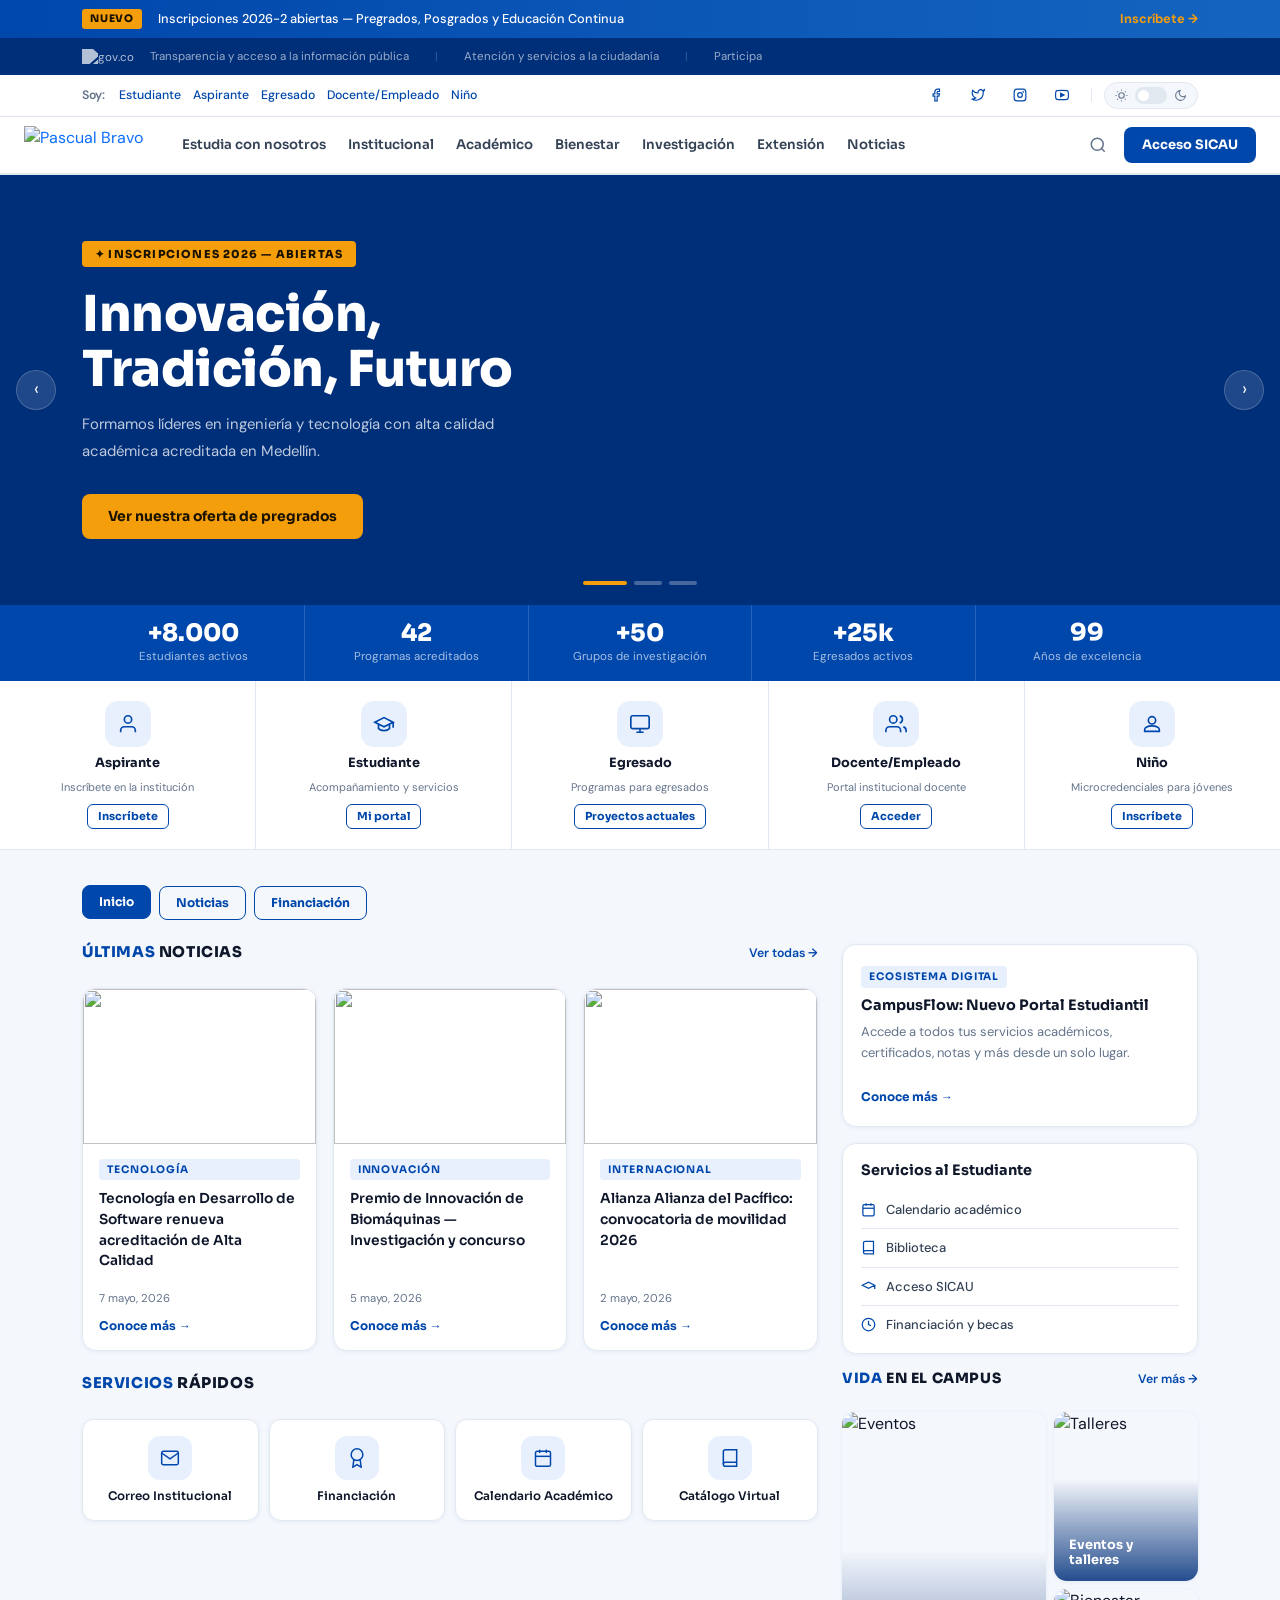
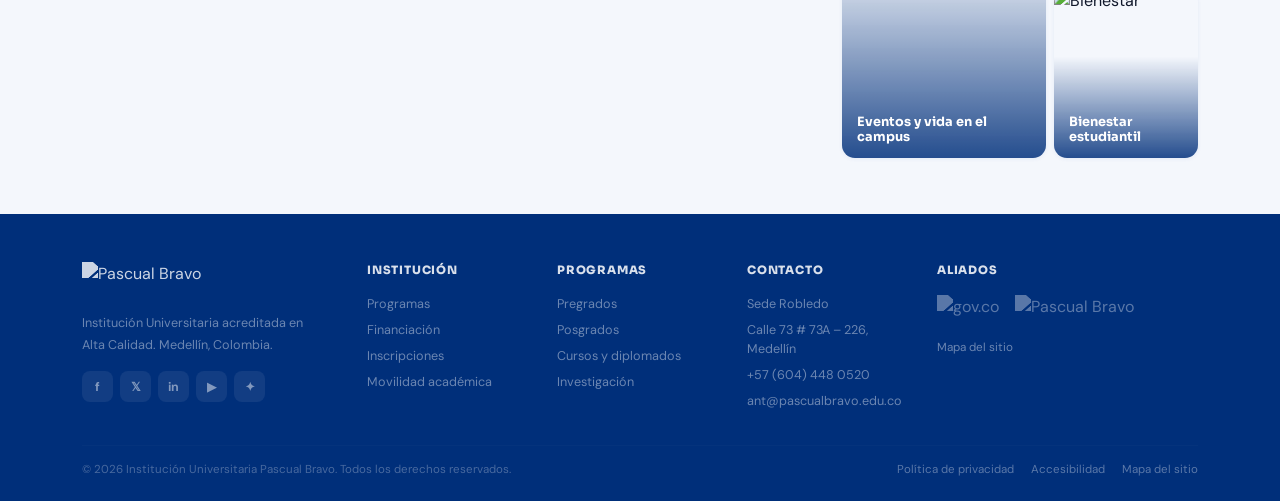
==== commit bb8c8537: "ostras" ====
--- a/index.html
+++ b/index.html
@@ -1,1184 +1,1354 @@
 <!doctype html>
-<html lang="es">
+<html lang="es" data-theme="light">
 <head>
   <meta charset="UTF-8"/>
   <meta name="viewport" content="width=device-width, initial-scale=1.0"/>
   <title>Institución Universitaria Pascual Bravo</title>
   <link href="https://cdn.jsdelivr.net/npm/bootstrap@5.3.3/dist/css/bootstrap.min.css" rel="stylesheet"/>
-  <link href="https://fonts.googleapis.com/css2?family=Fraunces:ital,opsz,wght@0,9..144,300;0,9..144,700;0,9..144,900;1,9..144,400&family=DM+Sans:wght@300;400;500;600&display=swap" rel="stylesheet"/>
+  <link href="https://fonts.googleapis.com/css2?family=Sora:wght@300;400;500;600;700;800&family=DM+Sans:wght@300;400;500;600&display=swap" rel="stylesheet"/>
   <style>
     :root {
-      --pb-purple: #4a2b8c;
-      --pb-purple-dark: #2e1a5e;
-      --pb-purple-light: #6b44b8;
-      --pb-gold: #f5c518;
-      --pb-gold-dark: #d4a70a;
-      --bg: #f7f6f2;
-      --surface: #ffffff;
-      --text: #1a1220;
-      --muted: #6b6475;
-      --border: rgba(74,43,140,.1);
-      --card-bg: #fff;
-    }
- 
-    * { margin:0; padding:0; box-sizing:border-box; }
- 
-    body {
-      font-family: 'DM Sans', sans-serif;
-      background: var(--bg);
-      color: var(--text);
+      --pb-blue:         #0047AB;
+      --pb-blue-dark:    #002F7A;
+      --pb-blue-mid:     #1565C0;
+      --pb-blue-pale:    #e8f0fe;
+      --pb-blue-pale2:   #dbeafe;
+      --pb-gold:         #F59E0B;
+      --pb-gold-dark:    #D97706;
+      --bg:              #ffffff;
+      --bg-soft:         #f4f7fc;
+      --bg-card:         #ffffff;
+      --text:            #0f172a;
+      --text-soft:       #334155;
+      --muted:           #64748b;
+      --border:          #e2e8f0;
+      --shadow-sm:       0 1px 4px rgba(0,71,171,.07);
+      --shadow-md:       0 4px 20px rgba(0,71,171,.13);
+      --shadow-lg:       0 12px 40px rgba(0,71,171,.16);
+    }
+    [data-theme="dark"] {
+      --bg:              #0c111d;
+      --bg-soft:         #111827;
+      --bg-card:         #1a2235;
+      --text:            #f1f5f9;
+      --text-soft:       #cbd5e1;
+      --muted:           #94a3b8;
+      --border:          #1e3a5f;
+      --pb-blue-pale:    #0d2545;
+      --pb-blue-pale2:   #0a1f3a;
+      --shadow-sm:       0 1px 4px rgba(0,0,0,.3);
+      --shadow-md:       0 4px 20px rgba(0,0,0,.35);
+      --shadow-lg:       0 12px 40px rgba(0,0,0,.4);
+    }
+
+    *, *::before, *::after { box-sizing: border-box; margin: 0; padding: 0; }
+    body { 
+      font-family: 'DM Sans', sans-serif; 
+      background: var(--bg); 
+      color: var(--text); 
       overflow-x: hidden;
-    }
- 
-    /* ── GOV BAR ── */
-    .gov-bar {
-      background: var(--pb-purple-dark);
-      padding: 6px 0;
-      font-size: .75rem;
-      color: rgba(255,255,255,.7);
-      border-bottom: 2px solid var(--pb-gold);
-    }
-    .gov-bar a { color: rgba(255,255,255,.7); text-decoration: none; }
-    .gov-bar a:hover { color: var(--pb-gold); }
-    .gov-logo { height: 18px; opacity: .85; filter: brightness(10); }
- 
-    /* ── NAVBAR ── */
-    .navbar {
-      background: #fff !important;
-      border-bottom: 1px solid var(--border);
+      transition: background .3s ease, color .3s ease;
+    }
+    a { text-decoration: none; }
+    img { display: block; }
+
+    /* GOV BAR */
+    .govco-bar { background: var(--pb-blue-dark); padding: 6px 0; font-size: .72rem; }
+    .govco-bar a { color: rgba(255,255,255,.6); transition: color .15s; }
+    .govco-bar a:hover { color: #fff; }
+    .govco-bar .sep { color: rgba(255,255,255,.2); margin: 0 10px; }
+    .govco-logo { height: 15px; filter: brightness(0) invert(1); opacity: .7; }
+
+    /* UTILITY BAR */
+    .utility-bar { 
+      background: var(--bg-card); 
+      border-bottom: 1px solid var(--border); 
+      padding: 7px 0; font-size: .77rem;
+      transition: background .3s, border-color .3s;
+    }
+    .utility-bar .soy-label { color: var(--muted); font-weight: 600; margin-right: 6px; }
+    .utility-bar a { color: var(--pb-blue); font-weight: 500; margin: 0 4px; }
+    .utility-bar a:hover { color: var(--pb-blue-mid); }
+    .social-link {
+      color: var(--muted); display: inline-flex; align-items: center;
+      padding: 4px 6px; border-radius: 6px; transition: background .15s;
+    }
+    .social-link:hover { background: var(--pb-blue-pale); color: var(--pb-blue) !important; }
+
+    /* DARK MODE TOGGLE */
+    .dark-toggle {
+      display: flex; align-items: center; gap: 7px; cursor: pointer;
+      padding: 4px 10px; border-radius: 20px;
+      border: 1.5px solid var(--border);
+      background: var(--bg-soft);
+      transition: all .2s;
+      font-size: .72rem; font-weight: 600; color: var(--muted);
+    }
+    .dark-toggle:hover { border-color: var(--pb-blue); color: var(--pb-blue); }
+    .dark-toggle-pill {
+      width: 32px; height: 17px; background: var(--border);
+      border-radius: 10px; position: relative; transition: background .25s;
+    }
+    .dark-toggle-pill::after {
+      content: ''; position: absolute; width: 11px; height: 11px;
+      background: #fff; border-radius: 50%; top: 3px; left: 3px;
+      transition: left .25s, background .25s;
+    }
+    [data-theme="dark"] .dark-toggle-pill { background: var(--pb-blue); }
+    [data-theme="dark"] .dark-toggle-pill::after { left: 18px; }
+
+    /* MAIN NAV */
+    .main-nav {
+      background: var(--bg-card);
+      border-bottom: 2px solid var(--border);
+      position: sticky; top: 0; z-index: 999;
+      box-shadow: var(--shadow-sm);
+      transition: background .3s, border-color .3s;
+    }
+    .main-nav .inner { 
+      display: flex; align-items: center; 
+      padding: 0 24px; max-width: 1320px; margin: 0 auto; 
+    }
+    .nav-logo { height: 48px; padding: 5px 0; margin-right: 28px; }
+    [data-theme="dark"] .nav-logo { filter: brightness(0) invert(1); }
+    .nav-menu { display: flex; list-style: none; margin: 0; padding: 0; flex: 1; }
+    .nav-menu > li > a {
+      display: block; padding: 18px 11px;
+      color: var(--text-soft); font-size: .83rem; font-weight: 600;
+      font-family: 'Sora', sans-serif;
+      position: relative; transition: color .15s; white-space: nowrap;
+    }
+    .nav-menu > li > a::after {
+      content: ''; position: absolute; bottom: 0; left: 11px; right: 11px;
+      height: 2px; background: var(--pb-blue);
+      transform: scaleX(0); transform-origin: left; transition: transform .22s;
+    }
+    .nav-menu > li > a:hover { color: var(--pb-blue); }
+    .nav-menu > li > a:hover::after { transform: scaleX(1); }
+    .nav-actions { display: flex; align-items: center; gap: 10px; margin-left: auto; }
+    .btn-search {
+      background: none; border: none; color: var(--muted); cursor: pointer;
+      padding: 7px; border-radius: 8px; transition: background .15s; display: flex;
+    }
+    .btn-search:hover { background: var(--pb-blue-pale); color: var(--pb-blue); }
+    .btn-sicau {
+      background: var(--pb-blue); color: #fff;
+      font-size: .81rem; font-weight: 700; font-family: 'Sora', sans-serif;
+      padding: 8px 18px; border-radius: 8px; white-space: nowrap;
+      transition: background .2s, transform .15s;
+    }
+    .btn-sicau:hover { background: var(--pb-blue-mid); color: #fff; transform: translateY(-1px); }
+
+    /* HERO */
+    .hero-slider { position: relative; overflow: hidden; background: var(--pb-blue-dark); min-height: 430px; }
+    .hero-slide {
+      position: absolute; inset: 0; display: flex; align-items: center;
+      opacity: 0; transition: opacity .7s ease; pointer-events: none;
+    }
+    .hero-slide.active { opacity: 1; pointer-events: auto; }
+    .hero-slide-bg { position: absolute; inset: 0; background-size: cover; background-position: center; }
+    .hero-slide-overlay {
+      position: absolute; inset: 0;
+      background: linear-gradient(100deg, rgba(0,47,122,.94) 0%, rgba(0,47,122,.60) 50%, rgba(0,47,122,.18) 100%);
+    }
+    .hero-slide-content { position: relative; z-index: 2; max-width: 580px; padding: 72px 0; }
+    .hero-chip {
+      display: inline-flex; align-items: center; gap: 6px;
+      background: var(--pb-gold); color: #1a1200;
+      font-size: .69rem; font-weight: 800; letter-spacing: 1.2px; text-transform: uppercase;
+      font-family: 'Sora', sans-serif;
+      padding: 5px 13px; border-radius: 4px; margin-bottom: 20px;
+    }
+    .hero-slide-content h1 {
+      font-size: clamp(2rem, 4.2vw, 3.1rem); font-weight: 800; color: #fff;
+      font-family: 'Sora', sans-serif;
+      line-height: 1.1; margin-bottom: 15px; letter-spacing: -.5px;
+    }
+    .hero-slide-content p {
+      color: rgba(255,255,255,.75); font-size: .93rem; line-height: 1.78; max-width: 450px; margin-bottom: 30px;
+    }
+    .btn-hero {
+      background: var(--pb-gold); color: #1a1200; font-weight: 700; font-size: .87rem;
+      font-family: 'Sora', sans-serif;
+      padding: 12px 26px; border-radius: 8px; display: inline-block;
+      transition: transform .15s, box-shadow .15s;
+    }
+    .btn-hero:hover { 
+      transform: translateY(-2px); 
+      box-shadow: 0 8px 24px rgba(245,158,11,.45); 
+      color: #1a1200; 
+    }
+    .hero-ctrl {
+      position: absolute; bottom: 20px; left: 50%; transform: translateX(-50%);
+      z-index: 10; display: flex; gap: 7px;
+    }
+    .hero-dot {
+      width: 28px; height: 4px; border-radius: 2px;
+      background: rgba(255,255,255,.28); cursor: pointer; border: none;
+      transition: background .2s, width .2s;
+    }
+    .hero-dot.active { background: var(--pb-gold); width: 44px; }
+    .hero-arrow {
+      position: absolute; top: 50%; transform: translateY(-50%); z-index: 10;
+      background: rgba(255,255,255,.12); backdrop-filter: blur(8px);
+      border: 1px solid rgba(255,255,255,.18); color: #fff; border-radius: 50%;
+      width: 40px; height: 40px; display: flex; align-items: center; justify-content: center;
+      cursor: pointer; font-size: 1.15rem; transition: background .2s; user-select: none;
+    }
+    .hero-arrow:hover { background: rgba(255,255,255,.25); }
+    .hero-arrow.prev { left: 16px; }
+    .hero-arrow.next { right: 16px; }
+
+    /* STATS BAR */
+    .stats-bar {
+      background: var(--pb-blue);
       padding: 0;
-      box-shadow: 0 2px 20px rgba(74,43,140,.08);
-      position: sticky;
-      top: 0;
-      z-index: 1000;
-    }
-    .navbar .container { padding: 0 24px; }
-    .navbar-brand img { height: 52px; }
-    .nav-link {
-      color: var(--text) !important;
-      font-weight: 500;
-      font-size: .88rem;
-      padding: 24px 14px !important;
-      position: relative;
-      letter-spacing: .2px;
-    }
-    .nav-link::after {
-      content: '';
-      position: absolute;
-      bottom: 0; left: 14px; right: 14px;
-      height: 2px;
-      background: var(--pb-purple);
-      transform: scaleX(0);
-      transition: transform .25s ease;
-    }
-    .nav-link:hover::after, .nav-link.active::after { transform: scaleX(1); }
-    .nav-link:hover { color: var(--pb-purple) !important; }
- 
-    .btn-sicau {
-      background: var(--pb-purple);
-      color: #fff !important;
-      border-radius: 8px;
-      font-weight: 600;
-      padding: 8px 18px !important;
-      font-size: .83rem;
-      letter-spacing: .5px;
+    }
+    .stat-item {
+      flex: 1; padding: 16px 20px; text-align: center;
+      border-right: 1px solid rgba(255,255,255,.15);
       transition: background .2s;
     }
-    .btn-sicau::after { display: none !important; }
-    .btn-sicau:hover { background: var(--pb-purple-light) !important; color: #fff !important; }
- 
-    .profiles-bar {
-      background: var(--pb-purple);
-      padding: 0;
-    }
-    .profiles-bar a {
-      color: rgba(255,255,255,.75);
-      text-decoration: none;
-      font-size: .82rem;
-      font-weight: 500;
-      padding: 8px 16px;
-      display: inline-block;
-      transition: .2s;
-      border-right: 1px solid rgba(255,255,255,.1);
-    }
-    .profiles-bar a:hover { background: rgba(255,255,255,.12); color: #fff; }
-    .profiles-bar span {
-      color: rgba(255,255,255,.5);
-      font-size: .8rem;
-      padding: 8px 16px;
-      font-weight: 600;
-      letter-spacing: .5px;
-      text-transform: uppercase;
-    }
- 
-    /* ── HERO ── */
-    .hero {
-      background: var(--pb-purple-dark);
-      min-height: 560px;
-      position: relative;
-      overflow: hidden;
-      display: flex;
-      align-items: center;
-    }
-    .hero-bg {
+    .stat-item:last-child { border-right: none; }
+    .stat-item:hover { background: rgba(255,255,255,.08); }
+    .stat-num { font-size: 1.5rem; font-weight: 800; color: #fff; font-family: 'Sora', sans-serif; line-height: 1; }
+    .stat-label { font-size: .72rem; color: rgba(255,255,255,.65); margin-top: 3px; }
+
+    /* PROFILES */
+    .profiles-section { background: var(--bg-card); border-bottom: 1px solid var(--border); transition: background .3s, border-color .3s; }
+    .profile-grid { display: flex; }
+    .profile-item {
+      flex: 1; display: flex; flex-direction: column; align-items: center;
+      gap: 7px; padding: 20px 10px;
+      border-right: 1px solid var(--border); transition: background .15s; cursor: pointer;
+    }
+    .profile-item:last-child { border-right: none; }
+    .profile-item:hover { background: var(--pb-blue-pale); }
+    .profile-item:hover .profile-icon-wrap { background: var(--pb-blue); }
+    .profile-item:hover .profile-icon-wrap svg { stroke: #fff; }
+    .profile-item:hover .profile-name { color: var(--pb-blue); }
+    .profile-icon-wrap {
+      width: 46px; height: 46px; border-radius: 13px; background: var(--pb-blue-pale);
+      display: flex; align-items: center; justify-content: center; transition: background .15s;
+    }
+    .profile-icon-wrap svg { width: 22px; height: 22px; stroke: var(--pb-blue); fill: none; stroke-width: 1.8; }
+    .profile-name { font-size: .8rem; font-weight: 700; font-family: 'Sora', sans-serif; color: var(--text); }
+    .profile-desc { font-size: .69rem; color: var(--muted); text-align: center; line-height: 1.35; }
+    .profile-btn {
+      font-size: .69rem; font-weight: 700; color: var(--pb-blue); font-family: 'Sora', sans-serif;
+      background: transparent; border: 1.5px solid var(--pb-blue);
+      border-radius: 6px; padding: 3px 10px; transition: background .15s, color .15s; margin-top: 2px;
+    }
+    .profile-btn:hover { background: var(--pb-blue); color: #fff; }
+
+    /* MAIN SECTION */
+    .main-section { padding: 36px 0 56px; background: var(--bg-soft); transition: background .3s; }
+    .section-head { display: flex; justify-content: space-between; align-items: baseline; margin-bottom: 18px; }
+    .section-head h2 { 
+      font-size: .93rem; font-weight: 800; text-transform: uppercase; 
+      letter-spacing: .6px; font-family: 'Sora', sans-serif; color: var(--text);
+    }
+    .section-head h2 span { color: var(--pb-blue); }
+    .see-all { font-size: .77rem; font-weight: 600; color: var(--pb-blue); }
+    .see-all:hover { text-decoration: underline; }
+
+    /* NEWS CARDS */
+    .news-card {
+      background: var(--bg-card); border: 1px solid var(--border); border-radius: 14px; overflow: hidden;
+      box-shadow: var(--shadow-sm); transition: box-shadow .2s, transform .2s, background .3s, border-color .3s;
+      height: 100%; display: flex; flex-direction: column;
+    }
+    .news-card:hover { box-shadow: var(--shadow-md); transform: translateY(-4px); }
+    .news-card-img-wrap { position: relative; overflow: hidden; height: 155px; }
+    .news-card-img { width: 100%; height: 100%; object-fit: cover; transition: transform .4s; }
+    .news-card:hover .news-card-img { transform: scale(1.05); }
+    .news-card-body { padding: 15px 16px; flex: 1; display: flex; flex-direction: column; }
+    .news-badge {
+      font-size: .65rem; font-weight: 700; text-transform: uppercase; letter-spacing: .9px;
+      color: var(--pb-blue); background: var(--pb-blue-pale);
+      padding: 3px 8px; border-radius: 4px; display: inline-block; margin-bottom: 9px;
+      font-family: 'Sora', sans-serif;
+    }
+    .news-card-body h4 { 
+      font-size: .86rem; font-weight: 600; line-height: 1.5; flex: 1; 
+      color: var(--text); font-family: 'Sora', sans-serif;
+    }
+    .news-card-body small { font-size: .71rem; color: var(--muted); margin-top: 10px; display: block; }
+    .news-link { font-size: .75rem; font-weight: 700; color: var(--pb-blue); margin-top: 10px; display: inline-block; font-family: 'Sora', sans-serif; }
+    .news-link:hover { text-decoration: underline; }
+
+    /* WIDGETS */
+    .widget-box {
+      background: var(--bg-card); border: 1px solid var(--border); border-radius: 14px;
+      padding: 18px; box-shadow: var(--shadow-sm);
+      transition: background .3s, border-color .3s;
+    }
+    .widget-box h5 { font-size: .9rem; font-weight: 700; margin-bottom: 7px; font-family: 'Sora', sans-serif; color: var(--text); }
+    .widget-box p { font-size: .81rem; color: var(--muted); line-height: 1.65; }
+    .widget-tag {
+      display: inline-block; font-size: .65rem; font-weight: 700; letter-spacing: .9px; 
+      text-transform: uppercase; font-family: 'Sora', sans-serif;
+      color: var(--pb-blue); background: var(--pb-blue-pale); padding: 3px 8px; border-radius: 4px; margin-bottom: 9px;
+    }
+
+    /* QUICK SERVICES */
+    .quick-services-grid { display: grid; grid-template-columns: repeat(4, 1fr); gap: 10px; }
+    .qs-item {
+      background: var(--bg-card); border: 1.5px solid var(--border); border-radius: 12px; padding: 16px 10px;
+      display: flex; flex-direction: column; align-items: center; gap: 9px;
+      box-shadow: var(--shadow-sm); transition: border-color .15s, box-shadow .15s, transform .15s, background .3s;
+      cursor: pointer; text-align: center;
+    }
+    .qs-item:hover { border-color: var(--pb-blue); box-shadow: var(--shadow-md); transform: translateY(-3px); }
+    .qs-icon {
+      width: 44px; height: 44px; border-radius: 12px; background: var(--pb-blue-pale);
+      display: flex; align-items: center; justify-content: center;
+    }
+    .qs-icon svg { width: 20px; height: 20px; stroke: var(--pb-blue); fill: none; stroke-width: 1.8; }
+    .qs-item span { font-size: .74rem; font-weight: 600; color: var(--text); line-height: 1.3; font-family: 'Sora', sans-serif; }
+
+    /* CAMPUS CARDS */
+    .campus-card {
+      border-radius: 13px; overflow: hidden; position: relative; min-height: 165px; 
+      box-shadow: var(--shadow-sm); cursor: pointer;
+    }
+    .campus-card img { width: 100%; height: 100%; object-fit: cover; transition: transform .4s; }
+    .campus-card:hover img { transform: scale(1.06); }
+    .campus-card-overlay {
       position: absolute; inset: 0;
-      background:
-        url('https://images.unsplash.com/photo-1562774053-701939374585?q=80&w=1800&auto=format&fit=crop') center/cover;
-      opacity: .18;
-    }
-    .hero-overlay {
-      position: absolute; inset: 0;
-      background: linear-gradient(105deg, var(--pb-purple-dark) 38%, rgba(74,43,140,.4) 100%);
-    }
-    .hero-content { position: relative; z-index: 2; }
- 
-    .hero-eyebrow {
-      display: inline-flex;
-      align-items: center;
-      gap: 8px;
-      background: var(--pb-gold);
-      color: var(--pb-purple-dark);
-      font-weight: 700;
-      font-size: .75rem;
-      letter-spacing: 1.2px;
-      text-transform: uppercase;
-      padding: 5px 14px;
-      border-radius: 4px;
-      margin-bottom: 20px;
-    }
-    .hero h1 {
-      font-family: 'Fraunces', serif;
-      font-size: clamp(2.8rem, 5vw, 4.4rem);
-      font-weight: 900;
-      line-height: 1.04;
-      letter-spacing: -2px;
-      color: #fff;
-      margin-bottom: 20px;
-    }
-    .hero h1 em {
-      font-style: italic;
-      color: var(--pb-gold);
-    }
-    .hero p {
-      color: rgba(255,255,255,.75);
-      font-size: 1.05rem;
-      line-height: 1.75;
-      max-width: 500px;
-      margin-bottom: 32px;
-    }
-    .btn-hero-primary {
-      background: var(--pb-gold);
-      color: var(--pb-purple-dark);
-      font-weight: 700;
-      border: none;
-      padding: 14px 28px;
-      border-radius: 10px;
-      font-size: .95rem;
-      transition: .2s;
-      text-decoration: none;
-      display: inline-block;
-    }
-    .btn-hero-primary:hover {
-      background: var(--pb-gold-dark);
-      color: var(--pb-purple-dark);
-      transform: translateY(-2px);
-      box-shadow: 0 8px 24px rgba(245,197,24,.35);
-    }
-    .btn-hero-outline {
-      background: transparent;
-      color: #fff;
-      border: 1.5px solid rgba(255,255,255,.35);
-      padding: 14px 28px;
-      border-radius: 10px;
-      font-size: .95rem;
-      font-weight: 500;
-      transition: .2s;
-      text-decoration: none;
-      display: inline-block;
-    }
-    .btn-hero-outline:hover {
-      background: rgba(255,255,255,.1);
-      border-color: rgba(255,255,255,.7);
-      color: #fff;
-    }
- 
-    /* Hero stats */
-    .hero-stats {
-      display: flex;
-      gap: 32px;
-      margin-top: 48px;
-      padding-top: 32px;
-      border-top: 1px solid rgba(255,255,255,.12);
-    }
-    .hero-stat-num {
-      font-family: 'Fraunces', serif;
-      font-size: 2.2rem;
-      font-weight: 700;
-      color: var(--pb-gold);
-      line-height: 1;
-    }
-    .hero-stat-label {
-      font-size: .8rem;
-      color: rgba(255,255,255,.55);
-      margin-top: 4px;
-    }
- 
-    /* Hero right panel */
-    .hero-panel {
-      position: relative; z-index: 2;
-    }
-    .hero-news-card {
-      background: rgba(255,255,255,.06);
-      backdrop-filter: blur(20px);
-      border: 1px solid rgba(255,255,255,.12);
-      border-radius: 20px;
-      overflow: hidden;
-      transition: .25s;
-    }
-    .hero-news-card:hover { transform: translateY(-4px); border-color: rgba(255,255,255,.25); }
-    .hero-news-card img {
-      width: 100%; height: 180px; object-fit: cover; display: block;
-    }
-    .hero-news-body { padding: 20px; }
-    .hero-news-tag {
-      font-size: .72rem; font-weight: 700; letter-spacing: 1px;
-      text-transform: uppercase; color: var(--pb-gold); margin-bottom: 8px;
-    }
-    .hero-news-body h4 {
-      font-size: 1.05rem; font-weight: 600; color: #fff; line-height: 1.4;
-    }
-    .hero-news-body small { color: rgba(255,255,255,.45); font-size: .78rem; margin-top: 8px; display: block; }
- 
-    .hero-side-stack { display: flex; flex-direction: column; gap: 10px; margin-top: 12px; }
-    .hero-side-item {
-      background: rgba(255,255,255,.06);
-      backdrop-filter: blur(12px);
-      border: 1px solid rgba(255,255,255,.1);
-      border-radius: 14px;
-      padding: 14px 18px;
-      display: flex;
-      align-items: center;
-      gap: 14px;
-      cursor: pointer;
-      transition: .2s;
-      text-decoration: none;
-    }
-    .hero-side-item:hover { background: rgba(255,255,255,.12); border-color: rgba(255,255,255,.22); }
-    .hero-side-icon {
-      width: 38px; height: 38px; border-radius: 10px;
-      background: rgba(245,197,24,.15);
+      background: linear-gradient(to top, rgba(0,47,122,.85) 0%, transparent 60%);
+    }
+    .campus-card-text { position: absolute; bottom: 0; left: 0; right: 0; padding: 13px 15px; }
+    .campus-card-text h5 { font-size: .8rem; font-weight: 700; color: #fff; margin: 0; font-family: 'Sora', sans-serif; }
+    .campus-card.tall { min-height: 346px; }
+
+    /* SERVICE LIST */
+    .service-list-item {
+      display: flex; align-items: center; gap: 10px; color: var(--text-soft);
+      font-size: .81rem; font-weight: 500; padding: 9px 0;
+      border-bottom: 1px solid var(--border); transition: color .15s;
+    }
+    .service-list-item:last-child { border-bottom: none; padding-bottom: 0; }
+    .service-list-item:hover { color: var(--pb-blue); }
+
+    /* ANNOUNCEMENT BANNER */
+    .announce-bar {
+      background: linear-gradient(90deg, var(--pb-blue) 0%, var(--pb-blue-mid) 100%);
+      color: #fff; font-size: .8rem; font-weight: 500; padding: 9px 0;
+      display: flex; align-items: center; gap: 8px;
+    }
+    .announce-badge {
+      background: var(--pb-gold); color: #1a1200;
+      font-size: .65rem; font-weight: 800; text-transform: uppercase; letter-spacing: .8px;
+      padding: 2px 8px; border-radius: 3px; flex-shrink: 0; font-family: 'Sora', sans-serif;
+    }
+
+    /* FOOTER */
+    .site-footer { 
+      background: var(--pb-blue-dark); padding: 48px 0 22px;
+      transition: background .3s;
+    }
+    [data-theme="dark"] .site-footer { background: #060e1c; }
+    .footer-logo { height: 36px; filter: brightness(0) invert(1); opacity: .8; margin-bottom: 14px; }
+    .footer-text { font-size: .79rem; color: rgba(255,255,255,.42); line-height: 1.7; max-width: 240px; }
+    .footer-col-title { 
+      font-size: .72rem; font-weight: 800; color: rgba(255,255,255,.85); 
+      text-transform: uppercase; letter-spacing: .8px; margin-bottom: 15px;
+      font-family: 'Sora', sans-serif;
+    }
+    .footer-link { display: block; font-size: .79rem; color: rgba(255,255,255,.42); margin-bottom: 7px; transition: color .15s; }
+    .footer-link:hover { color: var(--pb-gold); }
+    .footer-divider { border-color: rgba(255,255,255,.08); margin: 28px 0 15px; }
+    .footer-bottom { font-size: .72rem; color: rgba(255,255,255,.28); }
+    .footer-bottom a { color: rgba(255,255,255,.35); margin-left: 14px; }
+    .footer-bottom a:hover { color: rgba(255,255,255,.7); }
+    .social-row { display: flex; gap: 7px; margin-top: 16px; }
+    .soc-btn {
+      width: 31px; height: 31px; border-radius: 8px; background: rgba(255,255,255,.07);
       display: flex; align-items: center; justify-content: center;
-      flex-shrink: 0;
-    }
-    .hero-side-icon svg { width: 18px; height: 18px; }
-    .hero-side-text h6 { font-size: .88rem; font-weight: 600; color: #fff; margin: 0; }
-    .hero-side-text small { font-size: .75rem; color: rgba(255,255,255,.5); }
- 
-    /* ── QUICK ACCESS ── */
-    .quick-access {
-      background: var(--pb-purple);
-      padding: 28px 0;
-    }
-    .quick-item {
-      display: flex;
-      flex-direction: column;
-      align-items: center;
-      gap: 10px;
-      text-decoration: none;
-      color: rgba(255,255,255,.8);
-      transition: .2s;
-      padding: 16px 12px;
-      border-radius: 14px;
-    }
-    .quick-item:hover { background: rgba(255,255,255,.1); color: #fff; }
-    .quick-icon {
-      width: 52px; height: 52px;
-      background: rgba(255,255,255,.12);
-      border-radius: 14px;
-      display: flex; align-items: center; justify-content: center;
-    }
-    .quick-icon svg { width: 24px; height: 24px; stroke: #fff; fill: none; }
-    .quick-item span { font-size: .82rem; font-weight: 500; text-align: center; line-height: 1.3; }
- 
-    /* ── SECTION LABELS ── */
-    .section-label {
-      display: inline-flex; align-items: center; gap: 8px;
-      font-size: .75rem; font-weight: 700; letter-spacing: 1.5px;
-      text-transform: uppercase; color: var(--pb-purple); margin-bottom: 12px;
-    }
-    .section-label::before {
-      content: '';
-      width: 24px; height: 2px; background: var(--pb-gold);
-    }
-    .section-title {
-      font-family: 'Fraunces', serif;
-      font-size: clamp(1.8rem, 3vw, 2.5rem);
-      font-weight: 700;
-      line-height: 1.1;
-      letter-spacing: -1px;
-    }
- 
-    /* ── NEWS SECTION ── */
-    .news-section { padding: 72px 0; }
- 
-    .news-featured {
-      background: var(--card-bg);
-      border-radius: 20px;
-      overflow: hidden;
-      border: 1px solid var(--border);
-      box-shadow: 0 4px 24px rgba(74,43,140,.06);
-      height: 100%;
-      display: flex; flex-direction: column;
-      transition: .25s;
-    }
-    .news-featured:hover { transform: translateY(-4px); box-shadow: 0 12px 40px rgba(74,43,140,.12); }
-    .news-featured img { width: 100%; height: 240px; object-fit: cover; }
-    .news-featured-body { padding: 24px; flex: 1; display: flex; flex-direction: column; }
-    .news-tag {
-      font-size: .72rem; font-weight: 700; letter-spacing: 1px;
-      text-transform: uppercase;
-      background: rgba(74,43,140,.08);
-      color: var(--pb-purple);
-      padding: 4px 10px; border-radius: 4px; display: inline-block; margin-bottom: 12px;
-    }
-    .news-featured-body h3 {
-      font-family: 'Fraunces', serif;
-      font-size: 1.35rem; font-weight: 700; line-height: 1.3; margin-bottom: 12px;
-    }
-    .news-featured-body p { color: var(--muted); font-size: .9rem; line-height: 1.7; flex: 1; }
-    .news-meta { color: var(--muted); font-size: .78rem; margin-top: 16px; }
-    .read-more {
-      color: var(--pb-purple); font-weight: 600; font-size: .85rem;
-      text-decoration: none; display: inline-flex; align-items: center; gap: 6px;
-      margin-top: 16px;
-    }
-    .read-more:hover { color: var(--pb-purple-light); }
- 
-    .news-list { display: flex; flex-direction: column; gap: 1px; }
+      color: rgba(255,255,255,.48); font-size: .78rem; font-weight: 700;
+      transition: background .15s, color .15s;
+    }
+    .soc-btn:hover { background: var(--pb-gold); color: #1a1200; }
+
+    /* SEARCH OVERLAY */
+    .search-overlay {
+      position: fixed; inset: 0; background: rgba(0,10,30,.6);
+      z-index: 2000; display: none; align-items: flex-start; justify-content: center; padding-top: 100px;
+    }
+    .search-overlay.open { display: flex; }
+    .search-box {
+      background: var(--bg-card); border-radius: 16px; padding: 24px; width: 100%; max-width: 580px;
+      box-shadow: 0 24px 80px rgba(0,0,0,.3); position: relative;
+    }
+    .search-box input {
+      width: 100%; border: 2px solid var(--border); border-radius: 10px; background: var(--bg-soft);
+      padding: 13px 16px; font-size: .95rem; font-family: inherit; outline: none;
+      transition: border-color .15s; color: var(--text);
+    }
+    .search-box input:focus { border-color: var(--pb-blue); }
+    .search-close { position: absolute; top: 12px; right: 14px; background: none; border: none; cursor: pointer; color: var(--muted); font-size: 1.1rem; }
+
+    /* PAGE NAV */
+    .page-nav-btns { display: flex; gap: 8px; flex-wrap: wrap; margin-bottom: 8px; }
+    .page-nav-btn {
+      font-size: .76rem; font-weight: 700; font-family: 'Sora', sans-serif;
+      padding: 7px 16px; border-radius: 8px; border: 1.5px solid var(--pb-blue);
+      color: var(--pb-blue); background: transparent; cursor: pointer;
+      transition: background .15s, color .15s, transform .15s;
+    }
+    .page-nav-btn:hover, .page-nav-btn.active { background: var(--pb-blue); color: #fff; transform: translateY(-1px); }
+
+    /* PAGES */
+    .page { display: none; }
+    .page.active { display: block; }
+
+    /* FINANCIACION PAGE */
+    .fin-hero {
+      background: linear-gradient(135deg, var(--pb-blue-dark) 0%, var(--pb-blue) 100%);
+      padding: 56px 0 48px; color: #fff; position: relative; overflow: hidden;
+    }
+    .fin-hero::before {
+      content: ''; position: absolute; right: -60px; top: -60px;
+      width: 380px; height: 380px; border-radius: 50%;
+      background: rgba(255,255,255,.04);
+    }
+    .fin-hero h1 { font-family: 'Sora', sans-serif; font-size: 2.2rem; font-weight: 800; letter-spacing: -.5px; }
+    .fin-hero p { color: rgba(255,255,255,.7); font-size: .94rem; line-height: 1.75; max-width: 520px; }
+    .fin-option-card {
+      background: var(--bg-card); border: 1.5px solid var(--border); border-radius: 16px; padding: 24px;
+      transition: border-color .2s, box-shadow .2s, transform .2s, background .3s;
+      cursor: pointer; height: 100%;
+    }
+    .fin-option-card:hover { border-color: var(--pb-blue); box-shadow: var(--shadow-lg); transform: translateY(-4px); }
+    .fin-option-card .fin-icon {
+      width: 52px; height: 52px; border-radius: 14px; background: var(--pb-blue-pale);
+      display: flex; align-items: center; justify-content: center; margin-bottom: 14px;
+    }
+    .fin-option-card .fin-icon svg { width: 24px; height: 24px; stroke: var(--pb-blue); fill: none; stroke-width: 1.8; }
+    .fin-option-card h5 { font-family: 'Sora', sans-serif; font-size: .95rem; font-weight: 700; color: var(--text); margin-bottom: 8px; }
+    .fin-option-card p { font-size: .82rem; color: var(--muted); line-height: 1.65; }
+    .fin-option-card .fin-tag {
+      display: inline-block; font-size: .65rem; font-weight: 700; text-transform: uppercase; letter-spacing: .8px;
+      padding: 3px 9px; border-radius: 4px; margin-top: 12px; font-family: 'Sora', sans-serif;
+    }
+    .fin-tag.green { background: #dcfce7; color: #166534; }
+    .fin-tag.blue { background: var(--pb-blue-pale); color: var(--pb-blue); }
+    .fin-tag.gold { background: #fef3c7; color: #92400e; }
+    [data-theme="dark"] .fin-tag.green { background: #052e16; color: #4ade80; }
+    [data-theme="dark"] .fin-tag.gold { background: #1c1200; color: #fcd34d; }
+    .calc-box {
+      background: var(--bg-card); border: 1.5px solid var(--border); border-radius: 16px; padding: 28px;
+      transition: background .3s, border-color .3s;
+    }
+    .calc-box h4 { font-family: 'Sora', sans-serif; font-size: 1.05rem; font-weight: 800; color: var(--text); margin-bottom: 18px; }
+    .calc-label { font-size: .79rem; font-weight: 600; color: var(--text-soft); margin-bottom: 6px; font-family: 'Sora', sans-serif; }
+    .calc-input {
+      width: 100%; padding: 10px 14px; border: 1.5px solid var(--border); border-radius: 9px;
+      font-size: .88rem; font-family: inherit; background: var(--bg-soft); color: var(--text);
+      outline: none; transition: border-color .15s;
+      margin-bottom: 14px;
+    }
+    .calc-input:focus { border-color: var(--pb-blue); }
+    .calc-result {
+      background: var(--pb-blue-pale2); border: 1.5px solid var(--pb-blue); border-radius: 10px;
+      padding: 16px; text-align: center; margin-top: 4px;
+    }
+    .calc-result .result-num { font-family: 'Sora', sans-serif; font-size: 1.6rem; font-weight: 800; color: var(--pb-blue); }
+    .calc-result .result-label { font-size: .75rem; color: var(--muted); margin-top: 3px; }
+    .btn-blue {
+      background: var(--pb-blue); color: #fff; font-weight: 700; font-size: .85rem;
+      font-family: 'Sora', sans-serif; padding: 11px 22px; border-radius: 9px;
+      border: none; cursor: pointer; width: 100%; margin-top: 12px;
+      transition: background .2s, transform .15s;
+    }
+    .btn-blue:hover { background: var(--pb-blue-mid); transform: translateY(-1px); }
+
+    /* NOTICIAS PAGE */
+    .noticias-hero {
+      background: linear-gradient(135deg, #0f172a 0%, var(--pb-blue-dark) 100%);
+      padding: 48px 0 40px; color: #fff;
+    }
+    [data-theme="dark"] .noticias-hero { background: linear-gradient(135deg, #040810 0%, #001850 100%); }
+    .noticias-hero h1 { font-family: 'Sora', sans-serif; font-size: 2rem; font-weight: 800; }
+    .noticias-hero p { color: rgba(255,255,255,.65); font-size: .9rem; }
+    .filter-bar {
+      background: var(--bg-card); border-bottom: 1px solid var(--border);
+      padding: 14px 0; transition: background .3s, border-color .3s;
+    }
+    .filter-pill {
+      font-size: .75rem; font-weight: 700; font-family: 'Sora', sans-serif;
+      padding: 6px 15px; border-radius: 20px; border: 1.5px solid var(--border);
+      color: var(--muted); background: transparent; cursor: pointer;
+      transition: all .15s;
+    }
+    .filter-pill:hover, .filter-pill.active { border-color: var(--pb-blue); background: var(--pb-blue); color: #fff; }
+    .news-big-card {
+      background: var(--bg-card); border: 1px solid var(--border); border-radius: 16px; overflow: hidden;
+      box-shadow: var(--shadow-sm); transition: box-shadow .2s, transform .2s, background .3s;
+      display: flex; flex-direction: column; height: 100%;
+    }
+    .news-big-card:hover { box-shadow: var(--shadow-md); transform: translateY(-3px); }
+    .news-big-img { width: 100%; height: 220px; object-fit: cover; transition: transform .4s; }
+    .news-big-card:hover .news-big-img { transform: scale(1.04); }
+    .news-big-img-wrap { overflow: hidden; }
+    .news-big-body { padding: 20px; flex: 1; display: flex; flex-direction: column; }
+    .news-big-body h3 { font-family: 'Sora', sans-serif; font-size: 1.05rem; font-weight: 700; color: var(--text); line-height: 1.45; margin-bottom: 10px; }
+    .news-big-body p { font-size: .83rem; color: var(--muted); line-height: 1.7; flex: 1; }
+    .news-big-body small { font-size: .72rem; color: var(--muted); display: block; margin-top: 12px; }
     .news-list-item {
-      background: var(--card-bg);
-      border: 1px solid var(--border);
-      border-radius: 16px;
-      padding: 18px 20px;
-      display: flex;
-      gap: 16px;
-      align-items: flex-start;
-      transition: .2s;
-      text-decoration: none;
-      color: inherit;
-      margin-bottom: 10px;
-    }
-    .news-list-item:hover { border-color: var(--pb-purple); box-shadow: 0 4px 16px rgba(74,43,140,.08); }
-    .news-list-img {
-      width: 72px; height: 72px; border-radius: 10px;
-      object-fit: cover; flex-shrink: 0;
-    }
-    .news-list-content { flex: 1; }
-    .news-list-content .news-tag { margin-bottom: 6px; }
-    .news-list-content h5 { font-size: .95rem; font-weight: 600; line-height: 1.4; margin-bottom: 4px; }
-    .news-list-content small { color: var(--muted); font-size: .78rem; }
- 
-    /* ── PROGRAMS STRIP ── */
-    .programs-section { background: var(--pb-purple-dark); padding: 72px 0; }
-    .program-card {
-      background: rgba(255,255,255,.07);
-      border: 1px solid rgba(255,255,255,.1);
-      border-radius: 18px; padding: 28px;
-      transition: .25s; cursor: pointer; height: 100%;
-    }
-    .program-card:hover {
-      background: rgba(255,255,255,.12);
-      border-color: var(--pb-gold);
-      transform: translateY(-4px);
-    }
-    .program-num {
-      font-family: 'Fraunces', serif;
-      font-size: 2.8rem; font-weight: 700;
-      color: var(--pb-gold); line-height: 1;
-      margin-bottom: 8px;
-    }
-    .program-card h5 { color: #fff; font-weight: 600; font-size: 1rem; margin-bottom: 10px; }
-    .program-card p { color: rgba(255,255,255,.55); font-size: .85rem; line-height: 1.6; }
-    .program-arrow {
-      display: inline-flex; align-items: center; gap: 6px;
-      color: var(--pb-gold); font-size: .82rem; font-weight: 600;
-      text-decoration: none; margin-top: 16px;
-    }
- 
-    /* ── CAMPUS EDITORIAL ── */
-    .campus-section { padding: 80px 0; }
-    .campus-visual {
-      border-radius: 24px; overflow: hidden;
-      position: relative; min-height: 460px;
-    }
-    .campus-visual img {
-      width: 100%; height: 100%; object-fit: cover; display: block;
-    }
-    .campus-visual-overlay {
-      position: absolute; inset: 0;
-      background: linear-gradient(to right, rgba(74,43,140,.85) 0%, transparent 60%);
-    }
-    .campus-visual-text {
-      position: absolute; inset: 0;
-      display: flex; flex-direction: column; justify-content: flex-end;
-      padding: 40px;
-    }
-    .campus-tag {
-      font-size: .72rem; font-weight: 700; letter-spacing: 1.5px;
-      text-transform: uppercase; color: var(--pb-gold); margin-bottom: 10px;
-    }
-    .campus-visual-text h2 {
-      font-family: 'Fraunces', serif;
-      font-size: 2.2rem; font-weight: 700; color: #fff;
-      line-height: 1.15; max-width: 340px; margin-bottom: 16px;
-    }
-    .campus-visual-text p { color: rgba(255,255,255,.7); font-size: .9rem; max-width: 320px; line-height: 1.7; }
- 
-    .campus-info-grid { display: grid; grid-template-rows: auto auto; gap: 16px; height: 100%; }
-    .campus-info-card {
-      background: var(--card-bg);
-      border: 1px solid var(--border);
-      border-radius: 18px; padding: 24px;
-      transition: .2s;
-    }
-    .campus-info-card:hover { border-color: var(--pb-purple); box-shadow: 0 4px 20px rgba(74,43,140,.08); }
-    .campus-info-card .icon-wrap {
-      width: 44px; height: 44px; border-radius: 12px;
-      background: rgba(74,43,140,.08);
-      display: flex; align-items: center; justify-content: center;
-      margin-bottom: 14px;
-    }
-    .campus-info-card .icon-wrap svg { width: 22px; height: 22px; stroke: var(--pb-purple); fill: none; }
-    .campus-info-card h5 { font-weight: 700; font-size: 1rem; margin-bottom: 6px; }
-    .campus-info-card p { font-size: .85rem; color: var(--muted); line-height: 1.6; }
- 
-    /* ── EVENTS ── */
-    .events-section { background: #fff; padding: 60px 0; }
-    .event-row {
-      display: flex; align-items: center; gap: 20px;
-      padding: 18px 0;
-      border-bottom: 1px solid var(--border);
-      cursor: pointer; transition: .2s;
-    }
-    .event-row:hover .event-title { color: var(--pb-purple); }
-    .event-date-box {
-      min-width: 56px;
-      text-align: center;
-      background: rgba(74,43,140,.06);
-      border-radius: 12px;
-      padding: 8px 10px;
-    }
-    .event-date-day { font-family: 'Fraunces', serif; font-size: 1.8rem; font-weight: 700; color: var(--pb-purple); line-height: 1; }
-    .event-date-mon { font-size: .7rem; text-transform: uppercase; color: var(--muted); font-weight: 600; letter-spacing: .5px; }
-    .event-title { font-weight: 600; font-size: .95rem; margin: 0; }
-    .event-subtitle { color: var(--muted); font-size: .82rem; }
-    .event-badge {
-      margin-left: auto;
-      font-size: .72rem; font-weight: 700; letter-spacing: .8px;
-      text-transform: uppercase;
-      background: rgba(74,43,140,.08);
-      color: var(--pb-purple);
-      padding: 4px 10px; border-radius: 20px; white-space: nowrap;
-    }
- 
-    .calendar-widget {
-      background: var(--card-bg);
-      border: 1px solid var(--border);
-      border-radius: 20px; padding: 22px;
-    }
-    .cal-header {
-      display: flex; justify-content: space-between; align-items: center;
-      margin-bottom: 16px;
-    }
-    .cal-header h6 { font-weight: 700; margin: 0; }
-    .cal-nav { color: var(--pb-purple); cursor: pointer; font-size: .85rem; font-weight: 600; }
-    .cal-grid { display: grid; grid-template-columns: repeat(7,1fr); gap: 4px; text-align: center; font-size: .8rem; }
-    .cal-day-name { color: var(--muted); font-weight: 600; padding: 4px 0; }
-    .cal-day { padding: 6px 4px; border-radius: 8px; cursor: pointer; transition: .15s; }
-    .cal-day:hover { background: rgba(74,43,140,.08); }
-    .cal-day.today { background: var(--pb-purple); color: #fff; font-weight: 700; border-radius: 8px; }
-    .cal-day.has-event { position: relative; font-weight: 600; color: var(--pb-purple); }
-    .cal-day.has-event::after {
-      content: ''; position: absolute; bottom: 1px; left: 50%; transform: translateX(-50%);
-      width: 4px; height: 4px; border-radius: 50%; background: var(--pb-gold);
-    }
-    .cal-day.empty { color: transparent; pointer-events: none; }
- 
-    /* ── BANNER CTA ── */
-    .banner-cta {
-      background: linear-gradient(105deg, var(--pb-purple) 0%, var(--pb-purple-light) 100%);
-      padding: 64px 0;
-      position: relative; overflow: hidden;
-    }
-    .banner-cta::before {
-      content: '';
-      position: absolute;
-      width: 500px; height: 500px; border-radius: 50%;
-      background: rgba(255,255,255,.04);
-      right: -180px; top: -180px;
-    }
-    .banner-cta h2 {
-      font-family: 'Fraunces', serif;
-      font-size: clamp(2rem, 3.5vw, 3rem); font-weight: 700;
-      color: #fff; line-height: 1.1;
-    }
-    .banner-cta p { color: rgba(255,255,255,.75); font-size: 1rem; line-height: 1.7; max-width: 500px; margin-top: 12px; }
-    .btn-cta-gold {
-      background: var(--pb-gold); color: var(--pb-purple-dark);
-      font-weight: 700; border: none; padding: 14px 32px;
-      border-radius: 10px; font-size: .95rem; transition: .2s;
-      text-decoration: none; display: inline-block;
-    }
-    .btn-cta-gold:hover { background: var(--pb-gold-dark); transform: translateY(-2px); color: var(--pb-purple-dark); }
-    .btn-cta-white {
-      background: transparent; color: #fff;
-      border: 1.5px solid rgba(255,255,255,.4);
-      padding: 14px 28px; border-radius: 10px; font-size: .95rem;
-      font-weight: 500; transition: .2s; text-decoration: none; display: inline-block;
-    }
-    .btn-cta-white:hover { background: rgba(255,255,255,.1); color: #fff; }
- 
-    /* ── FOOTER ── */
-    .footer-main {
-      background: var(--pb-purple-dark);
-      padding: 60px 0 32px;
-    }
-    .footer-logo { height: 48px; filter: brightness(10); opacity: .9; margin-bottom: 16px; }
-    .footer-desc { color: rgba(255,255,255,.5); font-size: .85rem; line-height: 1.7; max-width: 280px; }
-    .footer-title { color: rgba(255,255,255,.9); font-weight: 700; font-size: .85rem; letter-spacing: .5px; margin-bottom: 16px; }
-    .footer-link {
-      display: block; color: rgba(255,255,255,.5); text-decoration: none;
-      font-size: .84rem; margin-bottom: 8px; transition: .15s;
-    }
-    .footer-link:hover { color: var(--pb-gold); }
-    .footer-divider { border-color: rgba(255,255,255,.08); margin: 28px 0 20px; }
-    .footer-bottom { color: rgba(255,255,255,.35); font-size: .78rem; }
-    .social-btn {
-      width: 34px; height: 34px; border-radius: 8px;
-      background: rgba(255,255,255,.08);
-      display: inline-flex; align-items: center; justify-content: center;
-      color: rgba(255,255,255,.6); transition: .2s; text-decoration: none; font-size: .85rem;
-    }
-    .social-btn:hover { background: var(--pb-gold); color: var(--pb-purple-dark); }
-    .contact-item { display: flex; gap: 10px; align-items: flex-start; margin-bottom: 10px; }
-    .contact-item svg { width: 15px; height: 15px; stroke: var(--pb-gold); fill: none; flex-shrink: 0; margin-top: 2px; }
-    .contact-item span { color: rgba(255,255,255,.55); font-size: .83rem; line-height: 1.5; }
- 
-    /* ── ANIMATIONS ── */
-    @keyframes fadeUp {
-      from { opacity: 0; transform: translateY(24px); }
-      to   { opacity: 1; transform: translateY(0); }
-    }
-    .anim-1 { animation: fadeUp .6s ease both; }
-    .anim-2 { animation: fadeUp .6s .12s ease both; }
-    .anim-3 { animation: fadeUp .6s .24s ease both; }
-    .anim-4 { animation: fadeUp .6s .36s ease both; }
- 
-    /* ── RESPONSIVE ── */
+      display: flex; gap: 14px; padding: 14px 0; border-bottom: 1px solid var(--border);
+      transition: background .1s; cursor: pointer;
+    }
+    .news-list-item:last-child { border-bottom: none; }
+    .news-list-item:hover { background: var(--pb-blue-pale); margin: 0 -12px; padding: 14px 12px; border-radius: 8px; }
+    .news-list-img { width: 80px; height: 72px; border-radius: 8px; object-fit: cover; flex-shrink: 0; }
+    .news-list-body h6 { font-family: 'Sora', sans-serif; font-size: .82rem; font-weight: 700; color: var(--text); line-height: 1.4; margin-bottom: 4px; }
+    .news-list-body small { font-size: .7rem; color: var(--muted); }
+
+    /* RESPONSIVE */
     @media (max-width: 991px) {
-      .hero { min-height: auto; padding: 60px 0; }
-      .hero h1 { letter-spacing: -1px; }
-      .hero-stats { gap: 20px; }
-      .campus-visual { min-height: 300px; }
-    }
-    @media (max-width: 767px) {
-      .hero-stats { flex-wrap: wrap; gap: 16px; }
-      .quick-access .row { gap: 4px; }
-      .profiles-bar { overflow-x: auto; white-space: nowrap; }
-    }
+      .profile-grid { flex-wrap: wrap; }
+      .profile-item { flex: 1 1 33%; border-bottom: 1px solid var(--border); }
+      .quick-services-grid { grid-template-columns: repeat(2, 1fr); }
+      .nav-menu { display: none; }
+      .stat-item { padding: 12px 8px; }
+      .stat-num { font-size: 1.2rem; }
+    }
+    @media (max-width: 575px) {
+      .profile-item { flex: 1 1 50%; }
+      .stats-bar .d-flex { flex-wrap: wrap; }
+    }
+
+    /* ANIMATIONS */
+    @keyframes fadeUp { from { opacity:0; transform: translateY(16px); } to { opacity:1; transform:none; } }
+    .fade-up { animation: fadeUp .5s ease both; }
+    .d1 { animation-delay: .08s; } .d2 { animation-delay: .16s; } .d3 { animation-delay: .24s; }
   </style>
 </head>
 <body>
- 
-<!-- GOV BAR -->
-<div class="gov-bar">
-  <div class="container d-flex justify-content-between align-items-center flex-wrap gap-2">
-    <div class="d-flex align-items-center gap-3">
-      <img src="https://pascualbravo.edu.co/wp-content/uploads/2019/12/gov.co_.png" alt="gov.co" class="gov-logo"/>
-      <a href="#">Transparencia y acceso a la información pública</a>
-      <a href="#" class="d-none d-md-inline">Atención y servicios a la ciudadanía</a>
-      <a href="#" class="d-none d-lg-inline">Participa</a>
-    </div>
-    <div class="d-flex align-items-center gap-3">
-      <div class="d-none d-md-flex gap-2 align-items-center" style="font-size:.8rem;color:rgba(255,255,255,.5)">
-        <a href="#" style="color:rgba(255,255,255,.6);text-decoration:none">ES</a>
-        <span>|</span>
-        <a href="#" style="color:rgba(255,255,255,.6);text-decoration:none">EN</a>
-      </div>
-    </div>
+
+<!-- ANNOUNCE BAR -->
+<div class="announce-bar">
+  <div class="container d-flex align-items-center gap-3 flex-wrap">
+    <span class="announce-badge">Nuevo</span>
+    <span>Inscripciones 2026-2 abiertas — Pregrados, Posgrados y Educación Continua</span>
+    <a href="#" style="color:var(--pb-gold);font-weight:700;font-size:.8rem;margin-left:auto">Inscríbete →</a>
   </div>
 </div>
- 
-<!-- NAVBAR -->
-<nav class="navbar navbar-expand-lg">
-  <div class="container">
-    <a class="navbar-brand" href="#">
-      <img src="https://pascualbravo.edu.co/wp-content/uploads/2023/06/cropped-Imagotipo-horizontal_acreditados.png" alt="Pascual Bravo"/>
+
+<!-- GOV.CO -->
+<div class="govco-bar">
+  <div class="container d-flex align-items-center justify-content-between py-1">
+    <div class="d-flex align-items-center gap-3 flex-wrap">
+      <img src="https://pascualbravo.edu.co/wp-content/uploads/2019/12/gov.co_.png" class="govco-logo" alt="gov.co"/>
+      <a href="#">Transparencia y acceso a la información pública</a>
+      <span class="sep d-none d-md-inline">|</span>
+      <a href="#" class="d-none d-md-inline">Atención y servicios a la ciudadanía</a>
+      <span class="sep d-none d-lg-inline">|</span>
+      <a href="#" class="d-none d-lg-inline">Participa</a>
+    </div>
+  </div>
+</div>
+
+<!-- UTILITY -->
+<div class="utility-bar d-none d-lg-block">
+  <div class="container d-flex align-items-center justify-content-between">
+    <div class="d-flex align-items-center gap-1 flex-wrap">
+      <span class="soy-label">Soy:</span>
+      <a href="#">Estudiante</a>
+      <a href="#">Aspirante</a>
+      <a href="#">Egresado</a>
+      <a href="#">Docente/Empleado</a>
+      <a href="#">Niño</a>
+    </div>
+    <div class="d-flex align-items-center gap-2">
+      <a href="#" class="social-link"><svg width="14" height="14" viewBox="0 0 24 24" fill="none" stroke="currentColor" stroke-width="2"><path d="M18 2h-3a5 5 0 00-5 5v3H7v4h3v8h4v-8h3l1-4h-4V7a1 1 0 011-1h3z"/></svg></a>
+      <a href="#" class="social-link"><svg width="14" height="14" viewBox="0 0 24 24" fill="none" stroke="currentColor" stroke-width="2"><path d="M23 3a10.9 10.9 0 01-3.14 1.53 4.48 4.48 0 00-7.86 3v1A10.66 10.66 0 013 4s-4 9 5 13a11.64 11.64 0 01-7 2c9 5 20 0 20-11.5a4.5 4.5 0 00-.08-.83A7.72 7.72 0 0023 3z"/></svg></a>
+      <a href="#" class="social-link"><svg width="14" height="14" viewBox="0 0 24 24" fill="none" stroke="currentColor" stroke-width="2"><rect x="2" y="2" width="20" height="20" rx="5"/><circle cx="12" cy="12" r="4"/><circle cx="17.5" cy="6.5" r=".5" fill="currentColor"/></svg></a>
+      <a href="#" class="social-link"><svg width="14" height="14" viewBox="0 0 24 24" fill="none" stroke="currentColor" stroke-width="2"><path d="M22.54 6.42a2.78 2.78 0 00-1.94-1.94C18.88 4 12 4 12 4s-6.88 0-8.6.48A2.78 2.78 0 001.46 6.42 29 29 0 001 12a29 29 0 00.46 5.58 2.78 2.78 0 001.94 1.94C5.12 20 12 20 12 20s6.88 0 8.6-.48a2.78 2.78 0 001.94-1.94A29 29 0 0023 12a29 29 0 00-.46-5.58z"/><polygon points="9.75 15.02 15.5 12 9.75 8.98 9.75 15.02" fill="currentColor"/></svg></a>
+      <div style="width:1px;height:14px;background:var(--border);margin:0 4px"></div>
+      <!-- DARK MODE TOGGLE -->
+      <div class="dark-toggle" id="darkToggle">
+        <svg width="13" height="13" viewBox="0 0 24 24" fill="none" stroke="currentColor" stroke-width="2" id="sunIcon"><circle cx="12" cy="12" r="5"/><line x1="12" y1="1" x2="12" y2="3"/><line x1="12" y1="21" x2="12" y2="23"/><line x1="4.22" y1="4.22" x2="5.64" y2="5.64"/><line x1="18.36" y1="18.36" x2="19.78" y2="19.78"/><line x1="1" y1="12" x2="3" y2="12"/><line x1="21" y1="12" x2="23" y2="12"/><line x1="4.22" y1="19.78" x2="5.64" y2="18.36"/><line x1="18.36" y1="5.64" x2="19.78" y2="4.22"/></svg>
+        <div class="dark-toggle-pill"></div>
+        <svg width="13" height="13" viewBox="0 0 24 24" fill="none" stroke="currentColor" stroke-width="2"><path d="M21 12.79A9 9 0 1111.21 3 7 7 0 0021 12.79z"/></svg>
+      </div>
+    </div>
+  </div>
+</div>
+
+<!-- NAV -->
+<nav class="main-nav">
+  <div class="inner">
+    <a href="#" onclick="showPage('home')">
+      <img src="https://pascualbravo.edu.co/wp-content/uploads/2023/06/cropped-Imagotipo-horizontal_acreditados.png" class="nav-logo" alt="Pascual Bravo"/>
     </a>
-    <button class="navbar-toggler border-0" data-bs-toggle="collapse" data-bs-target="#menu">
-      <span class="navbar-toggler-icon"></span>
-    </button>
-    <div class="collapse navbar-collapse" id="menu">
-      <ul class="navbar-nav mx-auto gap-0">
-        <li class="nav-item"><a class="nav-link" href="#">Estudia con nosotros</a></li>
-        <li class="nav-item"><a class="nav-link" href="#">Institucional</a></li>
-        <li class="nav-item"><a class="nav-link" href="#">Académico</a></li>
-        <li class="nav-item"><a class="nav-link" href="#">Bienestar</a></li>
-        <li class="nav-item"><a class="nav-link" href="#">Investigación</a></li>
-        <li class="nav-item"><a class="nav-link" href="#">Noticias</a></li>
-      </ul>
-      <div class="d-flex align-items-center gap-3 ms-3">
-        <a href="#" class="nav-link btn-sicau">Acceso SICAU</a>
-      </div>
+    <ul class="nav-menu">
+      <li><a href="#" onclick="showPage('home')">Estudia con nosotros</a></li>
+      <li><a href="#">Institucional</a></li>
+      <li><a href="#">Académico</a></li>
+      <li><a href="#">Bienestar</a></li>
+      <li><a href="#">Investigación</a></li>
+      <li><a href="#">Extensión</a></li>
+      <li><a href="#" onclick="showPage('noticias')">Noticias</a></li>
+    </ul>
+    <div class="nav-actions">
+      <button class="btn-search" id="searchBtn">
+        <svg width="18" height="18" viewBox="0 0 24 24" fill="none" stroke="currentColor" stroke-width="2"><circle cx="11" cy="11" r="8"/><path d="M21 21l-4.35-4.35"/></svg>
+      </button>
+      <a href="#" class="btn-sicau">Acceso SICAU</a>
     </div>
   </div>
 </nav>
- 
-<!-- PROFILES BAR -->
-<div class="profiles-bar">
-  <div class="container px-0">
-    <span>Soy:</span>
-    <a href="#">Aspirante</a>
-    <a href="#">Estudiante</a>
-    <a href="#">Egresado</a>
-    <a href="#">Docente / Empleado</a>
-    <a href="#">Niño</a>
+
+<!-- SEARCH OVERLAY -->
+<div class="search-overlay" id="searchOverlay">
+  <div class="search-box">
+    <button class="search-close" id="searchClose">✕</button>
+    <p style="font-size:.75rem;font-weight:700;color:var(--muted);text-transform:uppercase;letter-spacing:.8px;margin-bottom:10px;font-family:'Sora',sans-serif">¿Qué estás buscando?</p>
+    <input type="text" placeholder="Busca programas, noticias, servicios..."/>
   </div>
 </div>
- 
-<!-- HERO -->
-<section class="hero">
-  <div class="hero-bg"></div>
-  <div class="hero-overlay"></div>
-  <div class="container py-5">
-    <div class="row align-items-center g-5">
-      <div class="col-lg-6 hero-content">
-        <div class="hero-eyebrow anim-1">
-          <svg width="10" height="10" viewBox="0 0 10 10"><circle cx="5" cy="5" r="5" fill="currentColor"/></svg>
-          Inscripciones 2026 abiertas
-        </div>
-        <h1 class="anim-2">Liderazgo,<br/><em>innovación</em> y<br/>tecnología.</h1>
-        <p class="anim-3">Formamos profesionales con sólidas competencias técnicas y humanas para transformar la sociedad desde Medellín al mundo.</p>
-        <div class="d-flex flex-wrap gap-3 anim-4">
-          <a href="#" class="btn-hero-primary">Conoce nuestros programas</a>
-          <a href="#" class="btn-hero-outline">Acerca del Pascual</a>
-        </div>
-        <div class="hero-stats anim-4">
-          <div>
-            <div class="hero-stat-num">60+</div>
-            <div class="hero-stat-label">Años de historia</div>
-          </div>
-          <div>
-            <div class="hero-stat-num">38</div>
-            <div class="hero-stat-label">Programas académicos</div>
-          </div>
-          <div>
-            <div class="hero-stat-num">Alta</div>
-            <div class="hero-stat-label">Calidad acreditada</div>
-          </div>
-        </div>
-      </div>
-      <div class="col-lg-6 hero-panel anim-3">
-        <a href="#" style="text-decoration:none">
-          <div class="hero-news-card">
-            <img src="https://images.unsplash.com/photo-1523580494863-6f3031224c94?q=80&w=900&auto=format&fit=crop" alt="Nuevo Doctorado"/>
-            <div class="hero-news-body">
-              <div class="hero-news-tag">● Destacado</div>
-              <h4>Nuevo Doctorado en Ciencia y Tecnología — alianza ITM & Pascual Bravo</h4>
-              <small>7 de mayo, 2026</small>
-            </div>
-          </div>
-        </a>
-        <div class="hero-side-stack mt-3">
-          <a href="#" class="hero-side-item">
-            <div class="hero-side-icon">
-              <svg viewBox="0 0 24 24" stroke="currentColor" fill="none" stroke-width="2" style="color:var(--pb-gold)"><path d="M12 14l9-5-9-5-9 5 9 5z"/><path d="M12 14l6.16-3.422a12.083 12.083 0 01.665 6.479A11.952 11.952 0 0012 20.055a11.952 11.952 0 00-6.824-2.998 12.078 12.078 0 01.665-6.479L12 14z"/></svg>
-            </div>
-            <div class="hero-side-text">
-              <h6>Proyectos de Sostenibilidad</h6>
-              <small>Campus verde · 7 mayo, 2026</small>
-            </div>
-          </a>
-          <a href="#" class="hero-side-item">
-            <div class="hero-side-icon">
-              <svg viewBox="0 0 24 24" stroke="currentColor" fill="none" stroke-width="2" style="color:var(--pb-gold)"><circle cx="12" cy="12" r="10"/><path d="M2 12h20M12 2a15.3 15.3 0 010 20M12 2a15.3 15.3 0 000 20"/></svg>
-            </div>
-            <div class="hero-side-text">
-              <h6>Conecta en otro país — SCER-WS</h6>
-              <small>Intercambio internacional · 7 mayo, 2026</small>
-            </div>
-          </a>
-        </div>
-      </div>
+
+<!-- ============================================================ -->
+<!-- PAGE: HOME -->
+<!-- ============================================================ -->
+<div id="page-home" class="page active">
+
+  <!-- HERO -->
+  <div class="hero-slider" style="min-height:430px">
+    <div class="hero-slide active">
+      <div class="hero-slide-bg" style="background-image:url('https://images.unsplash.com/photo-1562774053-701939374585?q=80&w=1800&auto=format&fit=crop')"></div>
+      <div class="hero-slide-overlay"></div>
+      <div class="container"><div class="hero-slide-content fade-up">
+        <div class="hero-chip">✦ Inscripciones 2026 — abiertas</div>
+        <h1>Innovación,<br>Tradición, Futuro</h1>
+        <p>Formamos líderes en ingeniería y tecnología con alta calidad académica acreditada en Medellín.</p>
+        <a href="#" class="btn-hero">Ver nuestra oferta de pregrados</a>
+      </div></div>
+    </div>
+    <div class="hero-slide">
+      <div class="hero-slide-bg" style="background-image:url('https://images.unsplash.com/photo-1581091226825-a6a2a5aee158?q=80&w=1800&auto=format&fit=crop')"></div>
+      <div class="hero-slide-overlay"></div>
+      <div class="container"><div class="hero-slide-content">
+        <div class="hero-chip">⚗ Investigación</div>
+        <h1>Nuevo Doctorado en Ciencia y Tecnología</h1>
+        <p>Ofertado en alianza con la Institución Universitaria ITM.</p>
+        <a href="#" class="btn-hero">Conoce más</a>
+      </div></div>
+    </div>
+    <div class="hero-slide">
+      <div class="hero-slide-bg" style="background-image:url('https://images.unsplash.com/photo-1523580494863-6f3031224c94?q=80&w=1800&auto=format&fit=crop')"></div>
+      <div class="hero-slide-overlay"></div>
+      <div class="container"><div class="hero-slide-content">
+        <div class="hero-chip">✈ Movilidad Internacional</div>
+        <h1>Conecta en otro país — Alianza del Pacífico</h1>
+        <p>Estudia un semestre en el exterior con apoyo institucional.</p>
+        <a href="#" class="btn-hero">Ver convocatoria</a>
+      </div></div>
+    </div>
+    <button class="hero-arrow prev" id="heroPrev">&#8249;</button>
+    <button class="hero-arrow next" id="heroNext">&#8250;</button>
+    <div class="hero-ctrl">
+      <button class="hero-dot active" data-i="0"></button>
+      <button class="hero-dot" data-i="1"></button>
+      <button class="hero-dot" data-i="2"></button>
     </div>
   </div>
-</section>
- 
-<!-- QUICK ACCESS -->
-<div class="quick-access">
+
+  <!-- STATS BAR -->
+  <div class="stats-bar">
+    <div class="container">
+      <div class="d-flex">
+        <div class="stat-item">
+          <div class="stat-num">+8.000</div>
+          <div class="stat-label">Estudiantes activos</div>
+        </div>
+        <div class="stat-item">
+          <div class="stat-num">42</div>
+          <div class="stat-label">Programas acreditados</div>
+        </div>
+        <div class="stat-item">
+          <div class="stat-num">+50</div>
+          <div class="stat-label">Grupos de investigación</div>
+        </div>
+        <div class="stat-item">
+          <div class="stat-num">+25k</div>
+          <div class="stat-label">Egresados activos</div>
+        </div>
+        <div class="stat-item d-none d-md-block">
+          <div class="stat-num">99</div>
+          <div class="stat-label">Años de excelencia</div>
+        </div>
+      </div>
+    </div>
+  </div>
+
+  <!-- PROFILES -->
+  <section class="profiles-section">
+    <div class="profile-grid">
+      <div class="profile-item">
+        <div class="profile-icon-wrap"><svg viewBox="0 0 24 24"><path d="M20 21v-2a4 4 0 00-4-4H8a4 4 0 00-4 4v2"/><circle cx="12" cy="7" r="4"/></svg></div>
+        <div class="profile-name">Aspirante</div>
+        <div class="profile-desc">Inscríbete en la institución</div>
+        <a href="#" class="profile-btn">Inscríbete</a>
+      </div>
+      <div class="profile-item">
+        <div class="profile-icon-wrap"><svg viewBox="0 0 24 24"><path d="M22 10v6M2 10l10-5 10 5-10 5z"/><path d="M6 12v5c3 3 9 3 12 0v-5"/></svg></div>
+        <div class="profile-name">Estudiante</div>
+        <div class="profile-desc">Acompañamiento y servicios</div>
+        <a href="#" class="profile-btn">Mi portal</a>
+      </div>
+      <div class="profile-item">
+        <div class="profile-icon-wrap"><svg viewBox="0 0 24 24"><rect x="2" y="3" width="20" height="14" rx="2"/><path d="M8 21h8M12 17v4"/></svg></div>
+        <div class="profile-name">Egresado</div>
+        <div class="profile-desc">Programas para egresados</div>
+        <a href="#" class="profile-btn">Proyectos actuales</a>
+      </div>
+      <div class="profile-item">
+        <div class="profile-icon-wrap"><svg viewBox="0 0 24 24"><path d="M17 21v-2a4 4 0 00-4-4H5a4 4 0 00-4 4v2"/><circle cx="9" cy="7" r="4"/><path d="M23 21v-2a4 4 0 00-3-3.87M16 3.13a4 4 0 010 7.75"/></svg></div>
+        <div class="profile-name">Docente/Empleado</div>
+        <div class="profile-desc">Portal institucional docente</div>
+        <a href="#" class="profile-btn">Acceder</a>
+      </div>
+      <div class="profile-item">
+        <div class="profile-icon-wrap"><svg viewBox="0 0 24 24"><circle cx="12" cy="8" r="4"/><path d="M12 14c-5 0-8 2-8 4v2h16v-2c0-2-3-4-8-4z"/></svg></div>
+        <div class="profile-name">Niño</div>
+        <div class="profile-desc">Microcredenciales para jóvenes</div>
+        <a href="#" class="profile-btn">Inscríbete</a>
+      </div>
+    </div>
+  </section>
+
+  <!-- MAIN CONTENT -->
+  <section class="main-section">
+    <div class="container">
+
+      <!-- PAGE NAV -->
+      <div class="page-nav-btns mb-4">
+        <button class="page-nav-btn active" onclick="showPage('home')">Inicio</button>
+        <button class="page-nav-btn" onclick="showPage('noticias')">Noticias</button>
+        <button class="page-nav-btn" onclick="showPage('financiacion')">Financiación</button>
+      </div>
+
+      <div class="row g-4">
+        <!-- LEFT -->
+        <div class="col-lg-8">
+          <!-- Noticias -->
+          <div class="section-head">
+            <h2><span>Últimas</span> noticias</h2>
+            <a href="#" class="see-all" onclick="showPage('noticias')">Ver todas →</a>
+          </div>
+          <div class="row g-3 mb-4">
+            <div class="col-md-4 fade-up">
+              <div class="news-card">
+                <div class="news-card-img-wrap">
+                  <img src="https://images.unsplash.com/photo-1516321318423-f06f85e504b3?q=80&w=600&auto=format&fit=crop" class="news-card-img" alt=""/>
+                </div>
+                <div class="news-card-body">
+                  <span class="news-badge">Tecnología</span>
+                  <h4>Tecnología en Desarrollo de Software renueva acreditación de Alta Calidad</h4>
+                  <small>7 mayo, 2026</small>
+                  <a href="#" class="news-link">Conoce más →</a>
+                </div>
+              </div>
+            </div>
+            <div class="col-md-4 fade-up d1">
+              <div class="news-card">
+                <div class="news-card-img-wrap">
+                  <img src="https://images.unsplash.com/photo-1532094349884-543559382f3f?q=80&w=600&auto=format&fit=crop" class="news-card-img" alt=""/>
+                </div>
+                <div class="news-card-body">
+                  <span class="news-badge">Innovación</span>
+                  <h4>Premio de Innovación de Biomáquinas — Investigación y concurso</h4>
+                  <small>5 mayo, 2026</small>
+                  <a href="#" class="news-link">Conoce más →</a>
+                </div>
+              </div>
+            </div>
+            <div class="col-md-4 fade-up d2">
+              <div class="news-card">
+                <div class="news-card-img-wrap">
+                  <img src="https://images.unsplash.com/photo-1523580494863-6f3031224c94?q=80&w=600&auto=format&fit=crop" class="news-card-img" alt=""/>
+                </div>
+                <div class="news-card-body">
+                  <span class="news-badge">Internacional</span>
+                  <h4>Alianza Alianza del Pacífico: convocatoria de movilidad 2026</h4>
+                  <small>2 mayo, 2026</small>
+                  <a href="#" class="news-link">Conoce más →</a>
+                </div>
+              </div>
+            </div>
+          </div>
+
+          <!-- Servicios rápidos -->
+          <div class="section-head"><h2><span>Servicios</span> rápidos</h2></div>
+          <div class="quick-services-grid mb-4 fade-up d1">
+            <div class="qs-item">
+              <div class="qs-icon"><svg viewBox="0 0 24 24"><path d="M4 4h16c1.1 0 2 .9 2 2v12c0 1.1-.9 2-2 2H4c-1.1 0-2-.9-2-2V6c0-1.1.9-2 2-2z"/><polyline points="22,6 12,13 2,6"/></svg></div>
+              <span>Correo Institucional</span>
+            </div>
+            <div class="qs-item" onclick="showPage('financiacion')" style="cursor:pointer">
+              <div class="qs-icon"><svg viewBox="0 0 24 24"><circle cx="12" cy="8" r="7"/><polyline points="8.21 13.89 7 23 12 20 17 23 15.79 13.88"/></svg></div>
+              <span>Financiación</span>
+            </div>
+            <div class="qs-item">
+              <div class="qs-icon"><svg viewBox="0 0 24 24"><rect x="3" y="4" width="18" height="18" rx="2"/><line x1="16" y1="2" x2="16" y2="6"/><line x1="8" y1="2" x2="8" y2="6"/><line x1="3" y1="10" x2="21" y2="10"/></svg></div>
+              <span>Calendario Académico</span>
+            </div>
+            <div class="qs-item">
+              <div class="qs-icon"><svg viewBox="0 0 24 24"><path d="M4 19.5A2.5 2.5 0 016.5 17H20"/><path d="M6.5 2H20v20H6.5A2.5 2.5 0 014 19.5v-15A2.5 2.5 0 016.5 2z"/></svg></div>
+              <span>Catálogo Virtual</span>
+            </div>
+          </div>
+        </div>
+
+        <!-- RIGHT -->
+        <div class="col-lg-4">
+          <div class="widget-box mb-3 fade-up">
+            <span class="widget-tag">Ecosistema Digital</span>
+            <h5>CampusFlow: Nuevo Portal Estudiantil</h5>
+            <p>Accede a todos tus servicios académicos, certificados, notas y más desde un solo lugar.</p>
+            <a href="#" class="news-link mt-2">Conoce más →</a>
+          </div>
+
+          <div class="widget-box mb-3 fade-up d1">
+            <h5 style="margin-bottom:12px">Servicios al Estudiante</h5>
+            <a href="#" class="service-list-item">
+              <svg width="15" height="15" viewBox="0 0 24 24" fill="none" stroke="var(--pb-blue)" stroke-width="2"><rect x="3" y="4" width="18" height="18" rx="2"/><line x1="16" y1="2" x2="16" y2="6"/><line x1="8" y1="2" x2="8" y2="6"/><line x1="3" y1="10" x2="21" y2="10"/></svg>
+              Calendario académico
+            </a>
+            <a href="#" class="service-list-item">
+              <svg width="15" height="15" viewBox="0 0 24 24" fill="none" stroke="var(--pb-blue)" stroke-width="2"><path d="M4 19.5A2.5 2.5 0 016.5 17H20"/><path d="M6.5 2H20v20H6.5A2.5 2.5 0 014 19.5v-15A2.5 2.5 0 016.5 2z"/></svg>
+              Biblioteca
+            </a>
+            <a href="#" class="service-list-item">
+              <svg width="15" height="15" viewBox="0 0 24 24" fill="none" stroke="var(--pb-blue)" stroke-width="2"><path d="M22 10v6M2 10l10-5 10 5-10 5z"/></svg>
+              Acceso SICAU
+            </a>
+            <a href="#" class="service-list-item" onclick="showPage('financiacion')">
+              <svg width="15" height="15" viewBox="0 0 24 24" fill="none" stroke="var(--pb-blue)" stroke-width="2"><circle cx="12" cy="12" r="10"/><path d="M12 6v6l4 2"/></svg>
+              Financiación y becas
+            </a>
+          </div>
+
+          <!-- Vida en el campus -->
+          <div class="section-head mt-1"><h2 style="font-size:.88rem"><span>Vida</span> en el campus</h2><a href="#" class="see-all">Ver más →</a></div>
+          <div class="row g-2 fade-up d2">
+            <div class="col-7">
+              <div class="campus-card tall">
+                <img src="https://images.unsplash.com/photo-1529156069898-49953e39b3ac?q=80&w=600&auto=format&fit=crop" alt="Eventos"/>
+                <div class="campus-card-overlay"></div>
+                <div class="campus-card-text"><h5>Eventos y vida en el campus</h5></div>
+              </div>
+            </div>
+            <div class="col-5 d-flex flex-column gap-2">
+              <div class="campus-card" style="flex:1;min-height:168px">
+                <img src="https://images.unsplash.com/photo-1540575467063-178a50c2df87?q=80&w=400&auto=format&fit=crop" alt="Talleres"/>
+                <div class="campus-card-overlay"></div>
+                <div class="campus-card-text"><h5>Eventos y talleres</h5></div>
+              </div>
+              <div class="campus-card" style="flex:1;min-height:168px">
+                <img src="https://images.unsplash.com/photo-1522202176988-66273c2fd55f?q=80&w=400&auto=format&fit=crop" alt="Bienestar"/>
+                <div class="campus-card-overlay"></div>
+                <div class="campus-card-text"><h5>Bienestar estudiantil</h5></div>
+              </div>
+            </div>
+          </div>
+        </div>
+      </div>
+    </div>
+  </section>
+</div>
+
+<!-- ============================================================ -->
+<!-- PAGE: NOTICIAS -->
+<!-- ============================================================ -->
+<div id="page-noticias" class="page">
+  <div class="noticias-hero">
+    <div class="container">
+      <nav style="font-size:.78rem;margin-bottom:12px">
+        <a href="#" onclick="showPage('home')" style="color:rgba(255,255,255,.5)">Inicio</a>
+        <span style="color:rgba(255,255,255,.25);margin:0 8px">/</span>
+        <span style="color:rgba(255,255,255,.85)">Noticias</span>
+      </nav>
+      <h1 class="mb-2">Noticias</h1>
+      <p>Entérate de todo lo que pasa en la Institución Universitaria Pascual Bravo</p>
+    </div>
+  </div>
+
+  <div class="filter-bar">
+    <div class="container d-flex gap-2 flex-wrap align-items-center">
+      <button class="filter-pill active">Todas</button>
+      <button class="filter-pill">Académico</button>
+      <button class="filter-pill">Investigación</button>
+      <button class="filter-pill">Institucional</button>
+      <button class="filter-pill">Internacional</button>
+      <button class="filter-pill">Bienestar</button>
+      <button class="filter-pill">Innovación</button>
+    </div>
+  </div>
+
+  <section style="padding:36px 0 56px;background:var(--bg-soft);transition:background .3s">
+    <div class="container">
+
+      <div class="page-nav-btns mb-4">
+        <button class="page-nav-btn" onclick="showPage('home')">Inicio</button>
+        <button class="page-nav-btn active" onclick="showPage('noticias')">Noticias</button>
+        <button class="page-nav-btn" onclick="showPage('financiacion')">Financiación</button>
+      </div>
+
+      <!-- FEATURED -->
+      <div class="row g-4 mb-4">
+        <div class="col-lg-7">
+          <div class="news-big-card">
+            <div class="news-big-img-wrap">
+              <img src="https://images.unsplash.com/photo-1517245386807-bb43f82c33c4?q=80&w=900&auto=format&fit=crop" class="news-big-img" alt=""/>
+            </div>
+            <div class="news-big-body">
+              <span class="news-badge">Destacado · Institucional</span>
+              <h3>Pascual Bravo celebra 99 años formando ingenieros y tecnólogos para el país</h3>
+              <p>La institución conmemora casi un siglo de trayectoria académica con eventos especiales, exposiciones y un acto solemne en el auditorio principal con la participación de egresados destacados del sector industrial antioqueño.</p>
+              <small>📅 12 mayo, 2026 · Por Oficina de Comunicaciones</small>
+              <a href="#" class="news-link mt-2" style="margin-top:14px">Leer artículo completo →</a>
+            </div>
+          </div>
+        </div>
+        <div class="col-lg-5">
+          <div class="widget-box h-100" style="display:flex;flex-direction:column">
+            <h5 style="margin-bottom:16px">Noticias recientes</h5>
+            <div class="news-list-item">
+              <img src="https://images.unsplash.com/photo-1516321318423-f06f85e504b3?q=80&w=200&auto=format&fit=crop" class="news-list-img" alt=""/>
+              <div class="news-list-body">
+                <span class="news-badge" style="font-size:.6rem;padding:2px 6px">Tecnología</span>
+                <h6>Tecnología en Desarrollo de Software renueva acreditación de Alta Calidad</h6>
+                <small>7 mayo, 2026</small>
+              </div>
+            </div>
+            <div class="news-list-item">
+              <img src="https://images.unsplash.com/photo-1532094349884-543559382f3f?q=80&w=200&auto=format&fit=crop" class="news-list-img" alt=""/>
+              <div class="news-list-body">
+                <span class="news-badge" style="font-size:.6rem;padding:2px 6px">Innovación</span>
+                <h6>Premio de Innovación de Biomáquinas 2026 — Convocatoria abierta</h6>
+                <small>5 mayo, 2026</small>
+              </div>
+            </div>
+            <div class="news-list-item">
+              <img src="https://images.unsplash.com/photo-1523580494863-6f3031224c94?q=80&w=200&auto=format&fit=crop" class="news-list-img" alt=""/>
+              <div class="news-list-body">
+                <span class="news-badge" style="font-size:.6rem;padding:2px 6px">Internacional</span>
+                <h6>Convocatoria de movilidad Alianza del Pacífico — 2026-2</h6>
+                <small>2 mayo, 2026</small>
+              </div>
+            </div>
+            <div class="news-list-item">
+              <img src="https://images.unsplash.com/photo-1581091226825-a6a2a5aee158?q=80&w=200&auto=format&fit=crop" class="news-list-img" alt=""/>
+              <div class="news-list-body">
+                <span class="news-badge" style="font-size:.6rem;padding:2px 6px">Investigación</span>
+                <h6>Nuevo Doctorado en Ciencia y Tecnología inicia inscripciones</h6>
+                <small>28 abril, 2026</small>
+              </div>
+            </div>
+          </div>
+        </div>
+      </div>
+
+      <!-- GRID -->
+      <div class="section-head"><h2><span>Todas</span> las noticias</h2></div>
+      <div class="row g-3">
+        <div class="col-md-4 col-sm-6">
+          <div class="news-card">
+            <div class="news-card-img-wrap"><img src="https://images.unsplash.com/photo-1434030216411-0b793f4b4173?q=80&w=600&auto=format&fit=crop" class="news-card-img" alt=""/></div>
+            <div class="news-card-body">
+              <span class="news-badge">Académico</span>
+              <h4>Nuevos laboratorios de robótica e inteligencia artificial inaugurados</h4>
+              <small>25 abril, 2026</small>
+              <a href="#" class="news-link">Leer más →</a>
+            </div>
+          </div>
+        </div>
+        <div class="col-md-4 col-sm-6">
+          <div class="news-card">
+            <div class="news-card-img-wrap"><img src="https://images.unsplash.com/photo-1524178232363-1fb2b075b655?q=80&w=600&auto=format&fit=crop" class="news-card-img" alt=""/></div>
+            <div class="news-card-body">
+              <span class="news-badge">Bienestar</span>
+              <h4>Semana de la salud mental: actividades gratuitas para todos los estudiantes</h4>
+              <small>20 abril, 2026</small>
+              <a href="#" class="news-link">Leer más →</a>
+            </div>
+          </div>
+        </div>
+        <div class="col-md-4 col-sm-6">
+          <div class="news-card">
+            <div class="news-card-img-wrap"><img src="https://images.unsplash.com/photo-1507003211169-0a1dd7228f2d?q=80&w=600&auto=format&fit=crop" class="news-card-img" alt=""/></div>
+            <div class="news-card-body">
+              <span class="news-badge">Egresados</span>
+              <h4>Egresado Pascual Bravo lidera startup de energía solar en Latinoamérica</h4>
+              <small>15 abril, 2026</small>
+              <a href="#" class="news-link">Leer más →</a>
+            </div>
+          </div>
+        </div>
+        <div class="col-md-4 col-sm-6">
+          <div class="news-card">
+            <div class="news-card-img-wrap"><img src="https://images.unsplash.com/photo-1488590528505-98d2b5aba04b?q=80&w=600&auto=format&fit=crop" class="news-card-img" alt=""/></div>
+            <div class="news-card-body">
+              <span class="news-badge">Tecnología</span>
+              <h4>Hackathon Pascual 2026: 72 horas de innovación y tecnología</h4>
+              <small>10 abril, 2026</small>
+              <a href="#" class="news-link">Leer más →</a>
+            </div>
+          </div>
+        </div>
+        <div class="col-md-4 col-sm-6">
+          <div class="news-card">
+            <div class="news-card-img-wrap"><img src="https://images.unsplash.com/photo-1541178735493-479c1a27ed24?q=80&w=600&auto=format&fit=crop" class="news-card-img" alt=""/></div>
+            <div class="news-card-body">
+              <span class="news-badge">Institucional</span>
+              <h4>Pascual Bravo escala en rankings nacionales de instituciones técnicas</h4>
+              <small>5 abril, 2026</small>
+              <a href="#" class="news-link">Leer más →</a>
+            </div>
+          </div>
+        </div>
+        <div class="col-md-4 col-sm-6">
+          <div class="news-card">
+            <div class="news-card-img-wrap"><img src="https://images.unsplash.com/photo-1515187029135-18ee286d815b?q=80&w=600&auto=format&fit=crop" class="news-card-img" alt=""/></div>
+            <div class="news-card-body">
+              <span class="news-badge">Extensión</span>
+              <h4>Diplomado en Gestión de Proyectos con certificación internacional PMI</h4>
+              <small>1 abril, 2026</small>
+              <a href="#" class="news-link">Leer más →</a>
+            </div>
+          </div>
+        </div>
+      </div>
+
+      <div class="text-center mt-4">
+        <button class="btn-blue" style="width:auto;padding:11px 36px">Cargar más noticias</button>
+      </div>
+    </div>
+  </section>
+</div>
+
+<!-- ============================================================ -->
+<!-- PAGE: FINANCIACIÓN -->
+<!-- ============================================================ -->
+<div id="page-financiacion" class="page">
+  <div class="fin-hero">
+    <div class="container" style="position:relative;z-index:2">
+      <nav style="font-size:.78rem;margin-bottom:12px">
+        <a href="#" onclick="showPage('home')" style="color:rgba(255,255,255,.5)">Inicio</a>
+        <span style="color:rgba(255,255,255,.25);margin:0 8px">/</span>
+        <span style="color:rgba(255,255,255,.85)">Financiación</span>
+      </nav>
+      <div class="hero-chip" style="margin-bottom:18px">💰 Opciones de financiación 2026</div>
+      <h1 class="mb-3">Financia tu educación</h1>
+      <p>Tienes varias opciones para estudiar en Pascual Bravo. Encuentra la que mejor se adapte a tu situación económica y cumple tu sueño de ser profesional.</p>
+    </div>
+  </div>
+
+  <section style="padding:40px 0 60px;background:var(--bg-soft);transition:background .3s">
+    <div class="container">
+
+      <div class="page-nav-btns mb-4">
+        <button class="page-nav-btn" onclick="showPage('home')">Inicio</button>
+        <button class="page-nav-btn" onclick="showPage('noticias')">Noticias</button>
+        <button class="page-nav-btn active" onclick="showPage('financiacion')">Financiación</button>
+      </div>
+
+      <!-- OPCIONES -->
+      <div class="section-head"><h2><span>Opciones</span> de financiación</h2></div>
+      <div class="row g-3 mb-5">
+        <div class="col-md-6 col-lg-3">
+          <div class="fin-option-card">
+            <div class="fin-icon">
+              <svg viewBox="0 0 24 24"><path d="M3 9l9-7 9 7v11a2 2 0 01-2 2H5a2 2 0 01-2-2z"/><polyline points="9 22 9 12 15 12 15 22"/></svg>
+            </div>
+            <h5>ICETEX</h5>
+            <p>Crédito educativo con tasas subsidiadas para estratos 1, 2, 3 y 4. Paga mientras estudias o después de graduarte.</p>
+            <span class="fin-tag green">✓ Más solicitado</span>
+          </div>
+        </div>
+        <div class="col-md-6 col-lg-3">
+          <div class="fin-option-card">
+            <div class="fin-icon">
+              <svg viewBox="0 0 24 24"><circle cx="12" cy="8" r="7"/><polyline points="8.21 13.89 7 23 12 20 17 23 15.79 13.88"/></svg>
+            </div>
+            <h5>Generación E</h5>
+            <p>Matrícula cero para estratos 1, 2 y 3 con buen desempeño académico en Saber 11. Beneficio del Ministerio de Educación.</p>
+            <span class="fin-tag gold">★ Beneficio estado</span>
+          </div>
+        </div>
+        <div class="col-md-6 col-lg-3">
+          <div class="fin-option-card">
+            <div class="fin-icon">
+              <svg viewBox="0 0 24 24"><rect x="2" y="5" width="20" height="14" rx="2"/><line x1="2" y1="10" x2="22" y2="10"/></svg>
+            </div>
+            <h5>Crédito Institucional</h5>
+            <p>Financiación directa con la institución. Divide tu matrícula en cuotas accesibles sin intermediarios.</p>
+            <span class="fin-tag blue">0% interés primeros 3 meses</span>
+          </div>
+        </div>
+        <div class="col-md-6 col-lg-3">
+          <div class="fin-option-card">
+            <div class="fin-icon">
+              <svg viewBox="0 0 24 24"><path d="M12 2L2 7l10 5 10-5-10-5z"/><path d="M2 17l10 5 10-5M2 12l10 5 10-5"/></svg>
+            </div>
+            <h5>Becas y Auxilios</h5>
+            <p>Convocatorias de becas por mérito académico, condición socioeconómica, deportes y grupos vulnerables.</p>
+            <span class="fin-tag green">Convocatoria abierta</span>
+          </div>
+        </div>
+      </div>
+
+      <!-- CALCULADORA + INFO -->
+      <div class="row g-4">
+        <div class="col-lg-5">
+          <div class="calc-box">
+            <h4>🧮 Simulador de financiación</h4>
+            <p style="font-size:.8rem;color:var(--muted);margin-bottom:18px">Estima cuánto pagarías por periodo según tu opción de financiación.</p>
+            
+            <div class="calc-label">Programa de interés</div>
+            <select class="calc-input" id="calcPrograma" onchange="calcular()">
+              <option value="1200000">Tecnología en Desarrollo de Software — $1.200.000</option>
+              <option value="1350000">Ing. Electrónica — $1.350.000</option>
+              <option value="1280000">Ing. Mecatrónica — $1.280.000</option>
+              <option value="1100000">Tecnología Industrial — $1.100.000</option>
+              <option value="900000">Tecnología Electrónica — $900.000</option>
+            </select>
+
+            <div class="calc-label">Tipo de financiación</div>
+            <select class="calc-input" id="calcTipo" onchange="calcular()">
+              <option value="1">Pago completo (sin interés)</option>
+              <option value="0.6">Generación E (40% descuento)</option>
+              <option value="1.035">Crédito institucional (3.5% interés)</option>
+              <option value="1.018">ICETEX (1.8% interés efectivo)</option>
+            </select>
+
+            <div class="calc-label">Número de cuotas</div>
+            <select class="calc-input" id="calcCuotas" onchange="calcular()">
+              <option value="1">1 cuota (pago total)</option>
+              <option value="3">3 cuotas</option>
+              <option value="6" selected>6 cuotas</option>
+              <option value="12">12 cuotas</option>
+            </select>
+
+            <div class="calc-result">
+              <div class="result-num" id="calcResultado">$200.000</div>
+              <div class="result-label" id="calcResultadoLabel">por cuota · 6 cuotas</div>
+            </div>
+            <div class="text-center mt-2" style="font-size:.72rem;color:var(--muted)">
+              Total a pagar: <strong id="calcTotal" style="color:var(--pb-blue)">$1.200.000</strong>
+            </div>
+            <button class="btn-blue">Solicitar información →</button>
+          </div>
+        </div>
+
+        <div class="col-lg-7">
+          <div class="widget-box mb-3">
+            <span class="widget-tag">ICETEX</span>
+            <h5>¿Cómo solicitar tu crédito ICETEX?</h5>
+            <p style="margin-bottom:12px">El proceso es sencillo. Aquí los pasos básicos:</p>
+            <div style="display:flex;flex-direction:column;gap:10px">
+              <div style="display:flex;gap:12px;align-items:flex-start">
+                <div style="width:26px;height:26px;border-radius:50%;background:var(--pb-blue);color:#fff;display:flex;align-items:center;justify-content:center;font-size:.72rem;font-weight:800;flex-shrink:0;font-family:'Sora',sans-serif">1</div>
+                <div>
+                  <div style="font-size:.82rem;font-weight:700;color:var(--text);font-family:'Sora',sans-serif">Verifica tu elegibilidad</div>
+                  <div style="font-size:.78rem;color:var(--muted)">Estrato 1 a 4, puntaje Saber 11 mayor a 230 puntos.</div>
+                </div>
+              </div>
+              <div style="display:flex;gap:12px;align-items:flex-start">
+                <div style="width:26px;height:26px;border-radius:50%;background:var(--pb-blue);color:#fff;display:flex;align-items:center;justify-content:center;font-size:.72rem;font-weight:800;flex-shrink:0;font-family:'Sora',sans-serif">2</div>
+                <div>
+                  <div style="font-size:.82rem;font-weight:700;color:var(--text);font-family:'Sora',sans-serif">Inscríbete en icetex.gov.co</div>
+                  <div style="font-size:.78rem;color:var(--muted)">Crea tu usuario y selecciona el fondo para instituciones de educación superior.</div>
+                </div>
+              </div>
+              <div style="display:flex;gap:12px;align-items:flex-start">
+                <div style="width:26px;height:26px;border-radius:50%;background:var(--pb-blue);color:#fff;display:flex;align-items:center;justify-content:center;font-size:.72rem;font-weight:800;flex-shrink:0;font-family:'Sora',sans-serif">3</div>
+                <div>
+                  <div style="font-size:.82rem;font-weight:700;color:var(--text);font-family:'Sora',sans-serif">Sube los documentos</div>
+                  <div style="font-size:.78rem;color:var(--muted)">Cédula, recibo de servicios, carta de admisión de Pascual Bravo.</div>
+                </div>
+              </div>
+              <div style="display:flex;gap:12px;align-items:flex-start">
+                <div style="width:26px;height:26px;border-radius:50%;background:var(--pb-gold);color:#1a1200;display:flex;align-items:center;justify-content:center;font-size:.72rem;font-weight:800;flex-shrink:0;font-family:'Sora',sans-serif">4</div>
+                <div>
+                  <div style="font-size:.82rem;font-weight:700;color:var(--text);font-family:'Sora',sans-serif">Espera la aprobación</div>
+                  <div style="font-size:.78rem;color:var(--muted)">El proceso toma entre 5 y 15 días hábiles. El desembolso va directo a la institución.</div>
+                </div>
+              </div>
+            </div>
+          </div>
+
+          <div class="widget-box">
+            <h5 style="margin-bottom:12px">📞 ¿Necesitas asesoría personalizada?</h5>
+            <p style="margin-bottom:14px">El equipo de financiación de Pascual Bravo te acompaña en el proceso.</p>
+            <div class="d-flex gap-3 flex-wrap">
+              <div style="flex:1;min-width:160px;background:var(--bg-soft);border-radius:10px;padding:12px;transition:background .3s">
+                <div style="font-size:.7rem;color:var(--muted);font-weight:600;margin-bottom:4px;font-family:'Sora',sans-serif">TELÉFONO</div>
+                <div style="font-size:.88rem;font-weight:700;color:var(--text)">+57 (604) 448 0520</div>
+              </div>
+              <div style="flex:1;min-width:160px;background:var(--bg-soft);border-radius:10px;padding:12px;transition:background .3s">
+                <div style="font-size:.7rem;color:var(--muted);font-weight:600;margin-bottom:4px;font-family:'Sora',sans-serif">CORREO</div>
+                <div style="font-size:.82rem;font-weight:700;color:var(--pb-blue)">financiacion@pascualbravo.edu.co</div>
+              </div>
+              <div style="flex:1;min-width:160px;background:var(--bg-soft);border-radius:10px;padding:12px;transition:background .3s">
+                <div style="font-size:.7rem;color:var(--muted);font-weight:600;margin-bottom:4px;font-family:'Sora',sans-serif">HORARIO</div>
+                <div style="font-size:.82rem;font-weight:700;color:var(--text)">Lun – Vie 7am – 5pm</div>
+              </div>
+            </div>
+          </div>
+        </div>
+      </div>
+    </div>
+  </section>
+</div>
+
+<!-- FOOTER (shared) -->
+<footer class="site-footer">
   <div class="container">
-    <div class="row g-0 justify-content-center">
-      <div class="col-6 col-sm-4 col-lg-2">
-        <a href="#" class="quick-item">
-          <div class="quick-icon">
-            <svg viewBox="0 0 24 24" stroke-width="1.8"><path d="M12 6v6l4 2"/><circle cx="12" cy="12" r="10"/></svg>
-          </div>
-          <span>Calendario académico</span>
-        </a>
-      </div>
-      <div class="col-6 col-sm-4 col-lg-2">
-        <a href="#" class="quick-item">
-          <div class="quick-icon">
-            <svg viewBox="0 0 24 24" stroke-width="1.8"><path d="M4 19.5A2.5 2.5 0 016.5 17H20"/><path d="M6.5 2H20v20H6.5A2.5 2.5 0 014 19.5v-15A2.5 2.5 0 016.5 2z"/></svg>
-          </div>
-          <span>Biblioteca</span>
-        </a>
-      </div>
-      <div class="col-6 col-sm-4 col-lg-2">
-        <a href="#" class="quick-item">
-          <div class="quick-icon">
-            <svg viewBox="0 0 24 24" stroke-width="1.8"><path d="M22 10v6M2 10l10-5 10 5-10 5z"/><path d="M6 12v5c3 3 9 3 12 0v-5"/></svg>
-          </div>
-          <span>Programas de Pregrado</span>
-        </a>
-      </div>
-      <div class="col-6 col-sm-4 col-lg-2">
-        <a href="#" class="quick-item">
-          <div class="quick-icon">
-            <svg viewBox="0 0 24 24" stroke-width="1.8"><rect x="2" y="3" width="20" height="14" rx="2"/><path d="M8 21h8M12 17v4"/></svg>
-          </div>
-          <span>Financiación</span>
-        </a>
-      </div>
-      <div class="col-6 col-sm-4 col-lg-2">
-        <a href="#" class="quick-item">
-          <div class="quick-icon">
-            <svg viewBox="0 0 24 24" stroke-width="1.8"><path d="M17 21v-2a4 4 0 00-4-4H5a4 4 0 00-4 4v2"/><circle cx="9" cy="7" r="4"/><path d="M23 21v-2a4 4 0 00-3-3.87"/><path d="M16 3.13a4 4 0 010 7.75"/></svg>
-          </div>
-          <span>Bienestar</span>
-        </a>
-      </div>
-      <div class="col-6 col-sm-4 col-lg-2">
-        <a href="#" class="quick-item">
-          <div class="quick-icon">
-            <svg viewBox="0 0 24 24" stroke-width="1.8"><circle cx="11" cy="11" r="8"/><path d="M21 21l-4.35-4.35"/></svg>
-          </div>
-          <span>SICAU</span>
-        </a>
-      </div>
-    </div>
-  </div>
-</div>
- 
-<!-- NEWS SECTION -->
-<section class="news-section">
-  <div class="container">
-    <div class="row justify-content-between align-items-end mb-5">
-      <div class="col-auto">
-        <div class="section-label">Noticias destacadas</div>
-        <h2 class="section-title">Lo que está pasando<br/>en el Pascual</h2>
-      </div>
-      <div class="col-auto">
-        <a href="#" style="color:var(--pb-purple);font-weight:600;font-size:.88rem;text-decoration:none">
-          Ver todas las noticias →
-        </a>
-      </div>
-    </div>
     <div class="row g-4">
-      <div class="col-lg-5">
-        <div class="news-featured">
-          <img src="https://images.unsplash.com/photo-1498243691581-b145c3f54a5a?q=80&w=900&auto=format&fit=crop" alt="Noticias"/>
-          <div class="news-featured-body">
-            <span class="news-tag">Tecnología</span>
-            <h3>Tecnología en Desarrollo de Software renueva su acreditación de alta calidad por seis años</h3>
-            <p>El programa, referente en la región, obtiene nuevamente el reconocimiento nacional gracias a la calidad de su cuerpo docente y sus egresados.</p>
-            <div class="news-meta">7 de mayo, 2026</div>
-            <a href="#" class="read-more">Leer más <span>→</span></a>
-          </div>
-        </div>
-      </div>
-      <div class="col-lg-7">
-        <div class="news-list">
-          <a href="#" class="news-list-item">
-            <img src="https://images.unsplash.com/photo-1532094349884-543559382f3f?q=80&w=200&auto=format&fit=crop" class="news-list-img" alt=""/>
-            <div class="news-list-content">
-              <span class="news-tag">Innovación</span>
-              <h5>Premio de Innovación en Biomáquinas — Investigación y concurso de maquinaria</h5>
-              <small>7 de mayo, 2026 · Investigación</small>
-            </div>
-          </a>
-          <a href="#" class="news-list-item">
-            <img src="https://images.unsplash.com/photo-1523580494863-6f3031224c94?q=80&w=200&auto=format&fit=crop" class="news-list-img" alt=""/>
-            <div class="news-list-content">
-              <span class="news-tag">Internacional</span>
-              <h5>Estudios de Universidades en Institución Universitaria Pascual Bravo</h5>
-              <small>7 de mayo, 2026 · Convenios</small>
-            </div>
-          </a>
-          <a href="#" class="news-list-item">
-            <img src="https://images.unsplash.com/photo-1565688534245-05d6b5be184a?q=80&w=200&auto=format&fit=crop" class="news-list-img" alt=""/>
-            <div class="news-list-content">
-              <span class="news-tag">Alianza del Pacífico</span>
-              <h5>Alianza con Pacífico del Medellín — Estudia en otro país</h5>
-              <small>7 de mayo, 2026 · Movilidad</small>
-            </div>
-          </a>
-          <a href="#" class="news-list-item">
-            <img src="https://images.unsplash.com/photo-1581090464777-f3220bbe1b8b?q=80&w=200&auto=format&fit=crop" class="news-list-img" alt=""/>
-            <div class="news-list-content">
-              <span class="news-tag">Diseño</span>
-              <h5>Simposio Internacional de Diseño Sostenible — edición 2026</h5>
-              <small>5 de mayo, 2026 · Eventos</small>
-            </div>
-          </a>
-        </div>
-      </div>
-    </div>
-  </div>
-</section>
- 
-<!-- PROGRAMS -->
-<section class="programs-section">
-  <div class="container">
-    <div class="row justify-content-between align-items-end mb-5">
-      <div class="col-auto">
-        <div class="section-label" style="color:var(--pb-gold)">Oferta académica</div>
-        <h2 class="section-title" style="color:#fff">Encuentra tu programa<br/>ideal</h2>
-      </div>
-      <div class="col-auto">
-        <a href="#" style="color:var(--pb-gold);font-weight:600;font-size:.88rem;text-decoration:none">
-          Ver toda la oferta →
-        </a>
-      </div>
-    </div>
-    <div class="row g-4">
-      <div class="col-6 col-md-3">
-        <div class="program-card">
-          <div class="program-num">18</div>
-          <h5>Programas de Pregrado</h5>
-          <p>Ingenierías, tecnologías y licenciaturas con alta calidad acreditada.</p>
-          <a href="#" class="program-arrow">Explorar →</a>
-        </div>
-      </div>
-      <div class="col-6 col-md-3">
-        <div class="program-card">
-          <div class="program-num">12</div>
-          <h5>Programas de Posgrado</h5>
-          <p>Especializaciones y maestrías para potenciar tu desarrollo profesional.</p>
-          <a href="#" class="program-arrow">Explorar →</a>
-        </div>
-      </div>
-      <div class="col-6 col-md-3">
-        <div class="program-card">
-          <div class="program-num">08</div>
-          <h5>Micro y Macrocredenciales</h5>
-          <p>Formación flexible y certificada alineada al mercado laboral.</p>
-          <a href="#" class="program-arrow">Explorar →</a>
-        </div>
-      </div>
-      <div class="col-6 col-md-3">
-        <div class="program-card" style="background:rgba(245,197,24,.08);border-color:rgba(245,197,24,.25)">
-          <div class="program-num" style="color:#fff">1</div>
-          <h5>Nuevo Doctorado</h5>
-          <p>Doctorado en Ciencia y Tecnología — alianza ITM & Pascual Bravo.</p>
-          <a href="#" class="program-arrow">Conoce más →</a>
-        </div>
-      </div>
-    </div>
-  </div>
-</section>
- 
-<!-- CAMPUS EDITORIAL -->
-<section class="campus-section">
-  <div class="container">
-    <div class="row g-4 align-items-stretch">
-      <div class="col-lg-7">
-        <div class="campus-visual" style="height:100%;min-height:420px">
-          <img src="https://images.unsplash.com/photo-1541339907198-e08756dedf3f?q=80&w=1200&auto=format&fit=crop" alt="Campus Pascual Bravo"/>
-          <div class="campus-visual-overlay"></div>
-          <div class="campus-visual-text">
-            <div class="campus-tag">● Vida en el campus</div>
-            <h2>Un campus vivo, conectado con Medellín</h2>
-            <p>Espacios modernos, investigación aplicada y bienestar integral en el corazón tecnológico de la ciudad.</p>
-            <a href="#" class="btn-hero-primary mt-4" style="width:max-content">Conocer más</a>
-          </div>
-        </div>
-      </div>
-      <div class="col-lg-5">
-        <div class="campus-info-grid" style="display:flex;flex-direction:column;gap:16px;height:100%">
-          <div class="campus-info-card" style="flex:1">
-            <div class="icon-wrap">
-              <svg viewBox="0 0 24 24" stroke-width="1.8"><path d="M3 9l9-7 9 7v11a2 2 0 01-2 2H5a2 2 0 01-2-2z"/><polyline points="9 22 9 12 15 12 15 22"/></svg>
-            </div>
-            <h5>Campus Verde</h5>
-            <p>Comprometidos con el ambiente. Más de 40 species de árboles y zonas bioclimáticas en nuestros espacios.</p>
-          </div>
-          <div class="campus-info-card" style="flex:1">
-            <div class="icon-wrap">
-              <svg viewBox="0 0 24 24" stroke-width="1.8"><path d="M9 3H5a2 2 0 00-2 2v4m6-6h10a2 2 0 012 2v4M9 3v18m0 0h10a2 2 0 002-2V9M9 21H5a2 2 0 01-2-2V9m0 0h18"/></svg>
-            </div>
-            <h5>Laboratorios especializados</h5>
-            <p>Equipos de última generación para ingeniería, diseño, biomáquinas y tecnologías emergentes.</p>
-          </div>
-          <div class="campus-info-card" style="flex:1">
-            <div class="icon-wrap">
-              <svg viewBox="0 0 24 24" stroke-width="1.8"><path d="M17 21v-2a4 4 0 00-4-4H5a4 4 0 00-4 4v2"/><circle cx="9" cy="7" r="4"/><path d="M23 21v-2a4 4 0 00-3-3.87M16 3.13a4 4 0 010 7.75"/></svg>
-            </div>
-            <h5>Bienestar universitario</h5>
-            <p>Acompañamiento psicosocial, deportes, cultura y servicios de salud para toda la comunidad Pascual.</p>
-          </div>
-        </div>
-      </div>
-    </div>
-  </div>
-</section>
- 
-<!-- EVENTS + CALENDAR -->
-<section class="events-section">
-  <div class="container">
-    <div class="row g-5">
-      <div class="col-lg-7">
-        <div class="section-label">Agenda institucional</div>
-        <h2 class="section-title mb-4">Próximos eventos</h2>
- 
-        <div class="event-row">
-          <div class="event-date-box">
-            <div class="event-date-day">24</div>
-            <div class="event-date-mon">Ene</div>
-          </div>
-          <div>
-            <p class="event-title">Calendarios de Matrículas 2026-1</p>
-            <p class="event-subtitle">Inscripciones · SICAU</p>
-          </div>
-          <span class="event-badge">Académico</span>
-        </div>
- 
-        <div class="event-row">
-          <div class="event-date-box">
-            <div class="event-date-day">11</div>
-            <div class="event-date-mon">Jun</div>
-          </div>
-          <div>
-            <p class="event-title">Simposio Internacional de Diseño Sostenible</p>
-            <p class="event-subtitle">Presencial y virtual · Auditorio Central</p>
-          </div>
-          <span class="event-badge">Evento</span>
-        </div>
- 
-        <div class="event-row">
-          <div class="event-date-box">
-            <div class="event-date-day">18</div>
-            <div class="event-date-mon">Jun</div>
-          </div>
-          <div>
-            <p class="event-title">Feria de Innovación e Investigación</p>
-            <p class="event-subtitle">Campus Robledo · Grupos de investigación</p>
-          </div>
-          <span class="event-badge">Investigación</span>
-        </div>
- 
-        <div class="event-row">
-          <div class="event-date-box">
-            <div class="event-date-day">02</div>
-            <div class="event-date-mon">Jul</div>
-          </div>
-          <div>
-            <p class="event-title">Programa de comunidad — actividades campus</p>
-            <p class="event-subtitle">Bienestar universitario</p>
-          </div>
-          <span class="event-badge">Bienestar</span>
-        </div>
- 
-        <a href="#" style="color:var(--pb-purple);font-weight:600;font-size:.85rem;text-decoration:none;margin-top:20px;display:inline-block">
-          Ver agenda completa →
-        </a>
-      </div>
- 
-      <div class="col-lg-5">
-        <div class="section-label" style="opacity:0">.</div>
-        <h2 class="section-title mb-4" style="opacity:0;pointer-events:none">.</h2>
-        <div class="calendar-widget">
-          <div class="cal-header">
-            <h6>Mayo 2026</h6>
-            <div class="d-flex gap-3">
-              <span class="cal-nav">‹</span>
-              <span class="cal-nav">›</span>
-            </div>
-          </div>
-          <div class="cal-grid">
-            <div class="cal-day-name">Lu</div>
-            <div class="cal-day-name">Ma</div>
-            <div class="cal-day-name">Mi</div>
-            <div class="cal-day-name">Ju</div>
-            <div class="cal-day-name">Vi</div>
-            <div class="cal-day-name">Sá</div>
-            <div class="cal-day-name">Do</div>
-            <!-- Mayo 2026 empieza viernes -->
-            <div class="cal-day empty">.</div>
-            <div class="cal-day empty">.</div>
-            <div class="cal-day empty">.</div>
-            <div class="cal-day empty">.</div>
-            <div class="cal-day">1</div>
-            <div class="cal-day">2</div>
-            <div class="cal-day">3</div>
-            <div class="cal-day">4</div>
-            <div class="cal-day">5</div>
-            <div class="cal-day has-event">6</div>
-            <div class="cal-day has-event">7</div>
-            <div class="cal-day">8</div>
-            <div class="cal-day">9</div>
-            <div class="cal-day">10</div>
-            <div class="cal-day">11</div>
-            <div class="cal-day today">12</div>
-            <div class="cal-day">13</div>
-            <div class="cal-day">14</div>
-            <div class="cal-day">15</div>
-            <div class="cal-day">16</div>
-            <div class="cal-day">17</div>
-            <div class="cal-day">18</div>
-            <div class="cal-day has-event">19</div>
-            <div class="cal-day">20</div>
-            <div class="cal-day">21</div>
-            <div class="cal-day">22</div>
-            <div class="cal-day">23</div>
-            <div class="cal-day has-event">24</div>
-            <div class="cal-day">25</div>
-            <div class="cal-day">26</div>
-            <div class="cal-day">27</div>
-            <div class="cal-day">28</div>
-            <div class="cal-day">29</div>
-            <div class="cal-day">30</div>
-            <div class="cal-day">31</div>
-          </div>
-          <div style="margin-top:16px;padding-top:16px;border-top:1px solid var(--border)">
-            <div class="d-flex align-items-center gap-2 mb-2">
-              <span style="width:8px;height:8px;border-radius:50%;background:var(--pb-gold);display:inline-block"></span>
-              <span style="font-size:.8rem;color:var(--muted)">Evento programado</span>
-            </div>
-            <a href="#" style="color:var(--pb-purple);font-weight:600;font-size:.82rem;text-decoration:none">Ver calendario académico completo →</a>
-          </div>
-        </div>
- 
-        <div class="campus-info-card mt-4" style="background:rgba(74,43,140,.04)">
-          <div class="d-flex align-items-center gap-3">
-            <div class="icon-wrap" style="background:rgba(74,43,140,.1);flex-shrink:0">
-              <svg viewBox="0 0 24 24" stroke-width="1.8"><rect x="2" y="3" width="20" height="14" rx="2"/><path d="M8 21h8M12 17v4"/></svg>
-            </div>
-            <div>
-              <h5 style="font-size:.95rem;margin-bottom:4px">Estado de Servicios Digitales</h5>
-              <div class="d-flex align-items-center gap-2">
-                <span style="width:8px;height:8px;border-radius:50%;background:#22c55e;display:inline-block"></span>
-                <span style="font-size:.82rem;color:#16a34a;font-weight:600">Todos los servicios operativos</span>
-              </div>
-            </div>
-          </div>
-        </div>
-      </div>
-    </div>
-  </div>
-</section>
- 
-<!-- CTA BANNER -->
-<section class="banner-cta">
-  <div class="container">
-    <div class="row align-items-center g-5">
-      <div class="col-lg-7">
-        <h2>¿Listo para ser parte del<br/>Pascual Bravo?</h2>
-        <p>Las inscripciones para el segundo semestre de 2026 ya están abiertas. Descubre los programas que cambiarán tu futuro.</p>
-      </div>
-      <div class="col-lg-5 d-flex flex-wrap gap-3 justify-content-lg-end">
-        <a href="#" class="btn-cta-gold">Inscribirme ahora</a>
-        <a href="#" class="btn-cta-white">Ver oferta académica</a>
-      </div>
-    </div>
-  </div>
-</section>
- 
-<!-- FOOTER -->
-<footer class="footer-main">
-  <div class="container">
-    <div class="row g-5">
       <div class="col-lg-3">
-        <img src="https://pascualbravo.edu.co/wp-content/uploads/2023/06/cropped-Imagotipo-horizontal_acreditados.png" alt="Pascual Bravo" class="footer-logo"/>
-        <p class="footer-desc">Institución Universitaria Pascual Bravo — Acreditada en Alta Calidad. Medellín, Colombia.</p>
-        <div class="d-flex gap-2 mt-4 flex-wrap">
-          <a href="#" class="social-btn">f</a>
-          <a href="#" class="social-btn">𝕏</a>
-          <a href="#" class="social-btn">in</a>
-          <a href="#" class="social-btn">▶</a>
-          <a href="#" class="social-btn">✦</a>
+        <img src="https://pascualbravo.edu.co/wp-content/uploads/2023/06/cropped-Imagotipo-horizontal_acreditados.png" class="footer-logo" alt="Pascual Bravo"/>
+        <p class="footer-text">Institución Universitaria acreditada en Alta Calidad. Medellín, Colombia.</p>
+        <div class="social-row">
+          <a href="#" class="soc-btn">f</a>
+          <a href="#" class="soc-btn">𝕏</a>
+          <a href="#" class="soc-btn">in</a>
+          <a href="#" class="soc-btn">▶</a>
+          <a href="#" class="soc-btn">✦</a>
         </div>
       </div>
       <div class="col-6 col-lg-2">
-        <div class="footer-title">Institución</div>
-        <a href="#" class="footer-link">¿Quiénes somos?</a>
-        <a href="#" class="footer-link">Rectoría</a>
-        <a href="#" class="footer-link">Historia</a>
-        <a href="#" class="footer-link">Campus universitario</a>
-        <a href="#" class="footer-link">Fondo editorial</a>
+        <div class="footer-col-title">Institución</div>
+        <a href="#" class="footer-link">Programas</a>
+        <a href="#" class="footer-link" onclick="showPage('financiacion')">Financiación</a>
+        <a href="#" class="footer-link">Inscripciones</a>
+        <a href="#" class="footer-link">Movilidad académica</a>
       </div>
       <div class="col-6 col-lg-2">
-        <div class="footer-title">Programas</div>
+        <div class="footer-col-title">Programas</div>
         <a href="#" class="footer-link">Pregrados</a>
         <a href="#" class="footer-link">Posgrados</a>
-        <a href="#" class="footer-link">Macrocredenciales</a>
+        <a href="#" class="footer-link">Cursos y diplomados</a>
         <a href="#" class="footer-link">Investigación</a>
-        <a href="#" class="footer-link">Cursos y diplomados</a>
       </div>
       <div class="col-6 col-lg-2">
-        <div class="footer-title">Servicios Web</div>
-        <a href="#" class="footer-link">ISolución</a>
-        <a href="#" class="footer-link">Biblioteca digital</a>
-        <a href="#" class="footer-link">Correo institucional</a>
-        <a href="#" class="footer-link">SICAU</a>
-        <a href="#" class="footer-link">Intranet</a>
+        <div class="footer-col-title">Contacto</div>
+        <span class="footer-link" style="cursor:default">Sede Robledo</span>
+        <span class="footer-link" style="cursor:default">Calle 73 # 73A – 226, Medellín</span>
+        <a href="tel:+5760444805200" class="footer-link">+57 (604) 448 0520</a>
+        <a href="mailto:ant@pascualbravo.edu.co" class="footer-link">ant@pascualbravo.edu.co</a>
       </div>
       <div class="col-6 col-lg-3">
-        <div class="footer-title">Contáctanos</div>
-        <div class="contact-item">
-          <svg viewBox="0 0 24 24" stroke-width="1.8"><path d="M21 10c0 7-9 13-9 13s-9-6-9-13a9 9 0 0118 0z"/><circle cx="12" cy="10" r="3"/></svg>
-          <span>Sede Rubledo<br/>Calle 73 # 73A – 226<br/>Medellín, Colombia</span>
-        </div>
-        <div class="contact-item">
-          <svg viewBox="0 0 24 24" stroke-width="1.8"><path d="M22 16.92v3a2 2 0 01-2.18 2 19.79 19.79 0 01-8.63-3.07 19.5 19.5 0 01-6-6 19.79 19.79 0 01-3.07-8.67A2 2 0 014.11 2h3a2 2 0 012 1.72c.127.96.361 1.903.7 2.81a2 2 0 01-.45 2.11L8.09 9.91a16 16 0 006 6l1.27-1.27a2 2 0 012.11-.45c.907.339 1.85.573 2.81.7A2 2 0 0122 16.92z"/></svg>
-          <span>+57 (604) 448 0520</span>
-        </div>
-        <div class="contact-item">
-          <svg viewBox="0 0 24 24" stroke-width="1.8"><path d="M4 4h16c1.1 0 2 .9 2 2v12c0 1.1-.9 2-2 2H4c-1.1 0-2-.9-2-2V6c0-1.1.9-2 2-2z"/><polyline points="22,6 12,13 2,6"/></svg>
-          <span>ant@pascualbravo.edu.co</span>
-        </div>
+        <div class="footer-col-title">Aliados</div>
+        <div class="d-flex flex-wrap gap-3 align-items-center mt-2">
+          <img src="https://pascualbravo.edu.co/wp-content/uploads/2019/12/gov.co_.png" style="height:28px;filter:brightness(0) invert(1);opacity:.35" alt="gov.co"/>
+          <img src="https://pascualbravo.edu.co/wp-content/uploads/2023/06/cropped-Imagotipo-horizontal_acreditados.png" style="height:28px;filter:brightness(0) invert(1);opacity:.35" alt="Pascual Bravo"/>
+        </div>
+        <a href="#" class="footer-link mt-3" style="font-size:.73rem">Mapa del sitio</a>
       </div>
     </div>
     <hr class="footer-divider"/>
-    <div class="d-flex flex-wrap justify-content-between align-items-center gap-3">
+    <div class="d-flex flex-wrap justify-content-between align-items-center gap-2">
       <span class="footer-bottom">© 2026 Institución Universitaria Pascual Bravo. Todos los derechos reservados.</span>
-      <div class="d-flex gap-4">
-        <a href="#" class="footer-link" style="margin:0;font-size:.77rem">Política de privacidad</a>
-        <a href="#" class="footer-link" style="margin:0;font-size:.77rem">Mapa del sitio</a>
-        <a href="#" class="footer-link" style="margin:0;font-size:.77rem">Accesibilidad</a>
+      <div class="footer-bottom">
+        <a href="#">Política de privacidad</a>
+        <a href="#">Accesibilidad</a>
+        <a href="#">Mapa del sitio</a>
       </div>
     </div>
   </div>
 </footer>
- 
+
 <script src="https://cdn.jsdelivr.net/npm/bootstrap@5.3.3/dist/js/bootstrap.bundle.min.js"></script>
 <script>
-  // Smooth scroll reveal
-  const observer = new IntersectionObserver((entries) => {
-    entries.forEach(entry => {
-      if (entry.isIntersecting) {
-        entry.target.style.opacity = '1';
-        entry.target.style.transform = 'translateY(0)';
+  // ── PAGE NAVIGATION ──
+  function showPage(name) {
+    document.querySelectorAll('.page').forEach(p => p.classList.remove('active'));
+    document.getElementById('page-' + name).classList.add('active');
+    window.scrollTo({ top: 0, behavior: 'smooth' });
+    // update nav btns
+    document.querySelectorAll('.page-nav-btn').forEach(b => {
+      b.classList.toggle('active', b.getAttribute('onclick') && b.getAttribute('onclick').includes("'" + name + "'"));
+    });
+  }
+
+  // ── HERO SLIDER ──
+  const slides = document.querySelectorAll('.hero-slide');
+  const dots   = document.querySelectorAll('.hero-dot');
+  let cur = 0, timer;
+  function goTo(i) {
+    slides[cur].classList.remove('active'); dots[cur].classList.remove('active');
+    cur = (i + slides.length) % slides.length;
+    slides[cur].classList.add('active'); dots[cur].classList.add('active');
+  }
+  function autoplay() { timer = setInterval(() => goTo(cur + 1), 5500); }
+  function reset() { clearInterval(timer); autoplay(); }
+  document.getElementById('heroPrev').onclick = () => { goTo(cur - 1); reset(); };
+  document.getElementById('heroNext').onclick = () => { goTo(cur + 1); reset(); };
+  dots.forEach(d => d.onclick = () => { goTo(+d.dataset.i); reset(); });
+  autoplay();
+
+  // ── SEARCH ──
+  const overlay = document.getElementById('searchOverlay');
+  document.getElementById('searchBtn').onclick  = () => overlay.classList.add('open');
+  document.getElementById('searchClose').onclick = () => overlay.classList.remove('open');
+  overlay.onclick = e => { if (e.target === overlay) overlay.classList.remove('open'); };
+
+  // ── DARK MODE ──
+  const toggle = document.getElementById('darkToggle');
+  toggle.onclick = () => {
+    const html = document.documentElement;
+    const isDark = html.getAttribute('data-theme') === 'dark';
+    html.setAttribute('data-theme', isDark ? 'light' : 'dark');
+    localStorage.setItem('pb-theme', isDark ? 'light' : 'dark');
+  };
+  // Restore preference
+  const saved = localStorage.getItem('pb-theme');
+  if (saved) document.documentElement.setAttribute('data-theme', saved);
+
+  // ── FILTER PILLS ──
+  document.querySelectorAll('.filter-pill').forEach(pill => {
+    pill.onclick = () => {
+      document.querySelectorAll('.filter-pill').forEach(p => p.classList.remove('active'));
+      pill.classList.add('active');
+    };
+  });
+
+  // ── CALCULADORA ──
+  function calcular() {
+    const base = parseFloat(document.getElementById('calcPrograma').value);
+    const tipo = parseFloat(document.getElementById('calcTipo').value);
+    const cuotas = parseInt(document.getElementById('calcCuotas').value);
+    const total = base * tipo;
+    const cuota = total / cuotas;
+    const fmt = n => '$' + Math.round(n).toLocaleString('es-CO');
+    document.getElementById('calcResultado').textContent = fmt(cuota);
+    document.getElementById('calcResultadoLabel').textContent = 'por cuota · ' + cuotas + (cuotas === 1 ? ' pago' : ' cuotas');
+    document.getElementById('calcTotal').textContent = fmt(total);
+  }
+  calcular();
+
+  // ── SCROLL REVEAL ──
+  const io = new IntersectionObserver(entries => {
+    entries.forEach(e => {
+      if (e.isIntersecting) {
+        e.target.style.opacity = '1';
+        e.target.style.transform = 'translateY(0)';
+        io.unobserve(e.target);
       }
     });
-  }, { threshold: 0.1 });
- 
-  document.querySelectorAll('.news-featured, .news-list-item, .program-card, .campus-info-card, .event-row').forEach(el => {
+  }, { threshold: 0.05 });
+  document.querySelectorAll('.fade-up').forEach(el => {
     el.style.opacity = '0';
-    el.style.transform = 'translateY(20px)';
-    el.style.transition = 'opacity .5s ease, transform .5s ease';
-    observer.observe(el);
+    el.style.transform = 'translateY(16px)';
+    el.style.transition = 'opacity .48s ease, transform .48s ease';
+    io.observe(el);
   });
 </script>
 </body>
-</html>+</html>
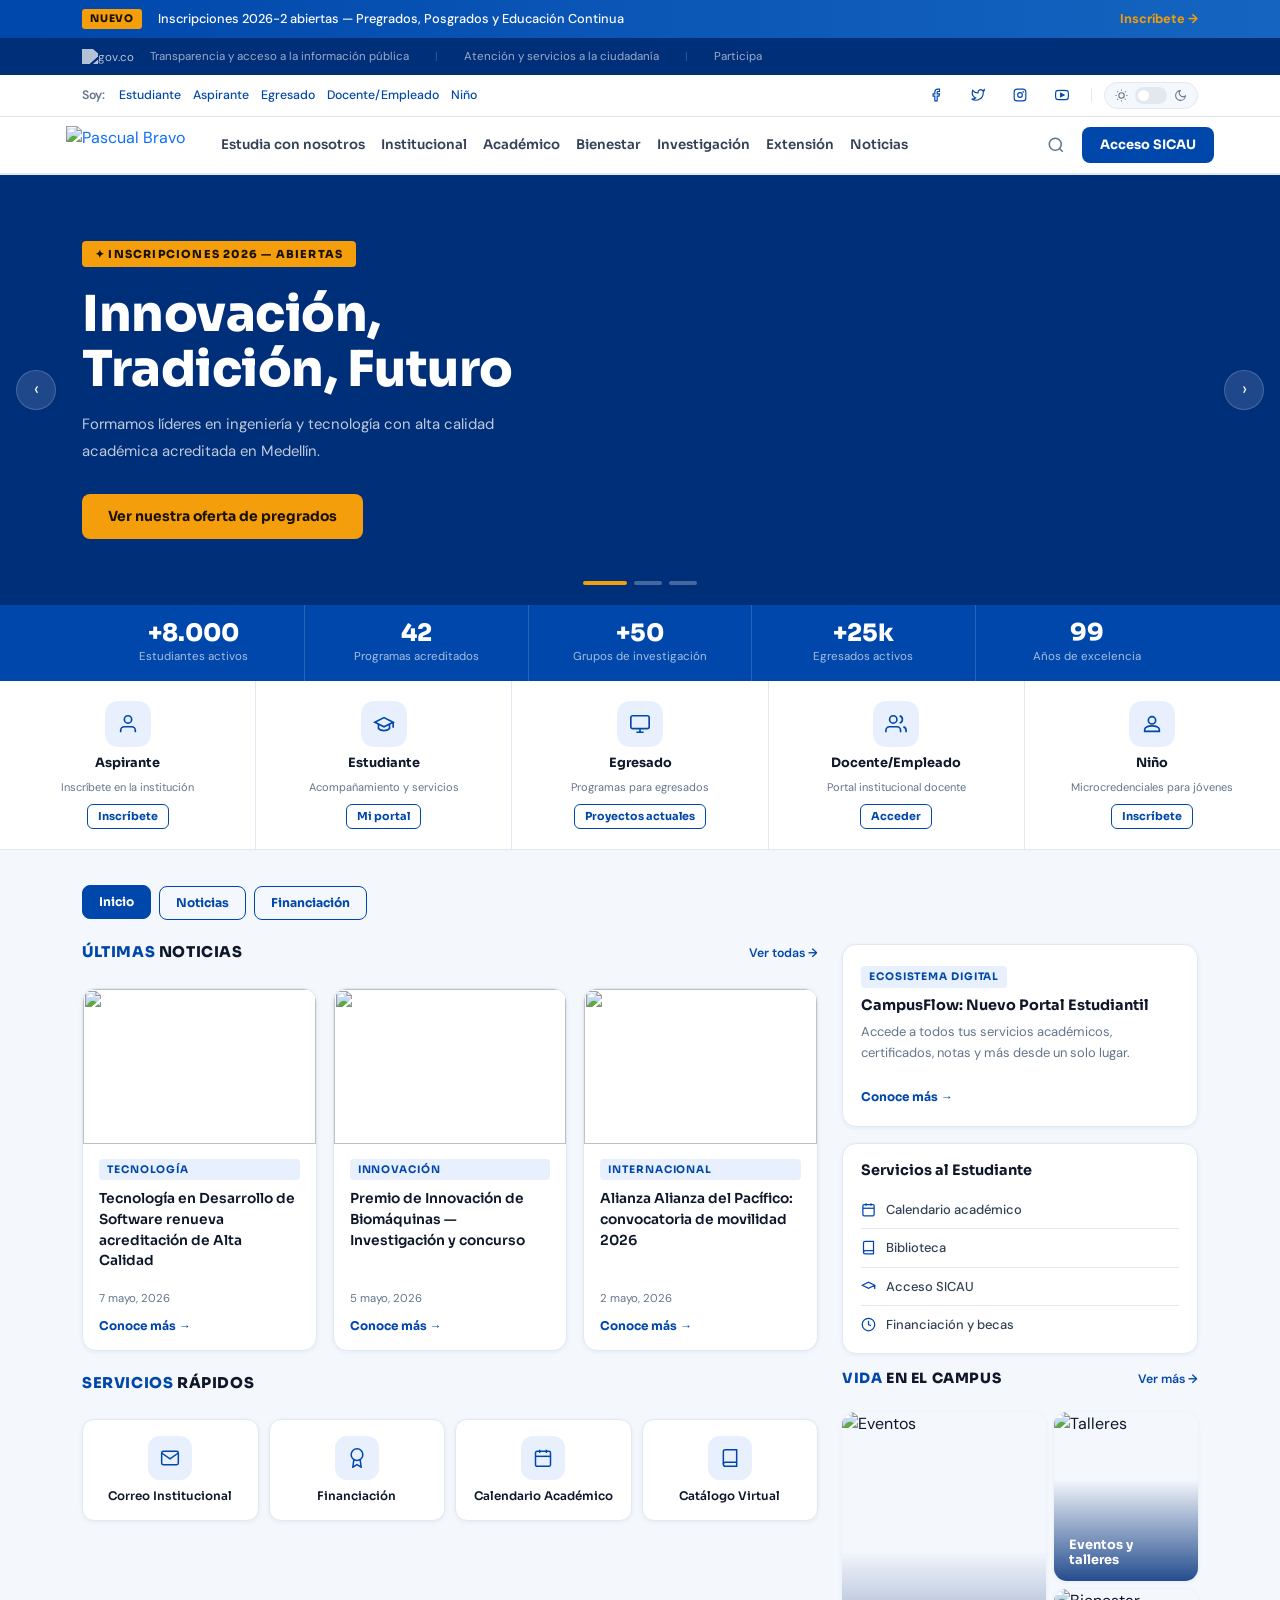
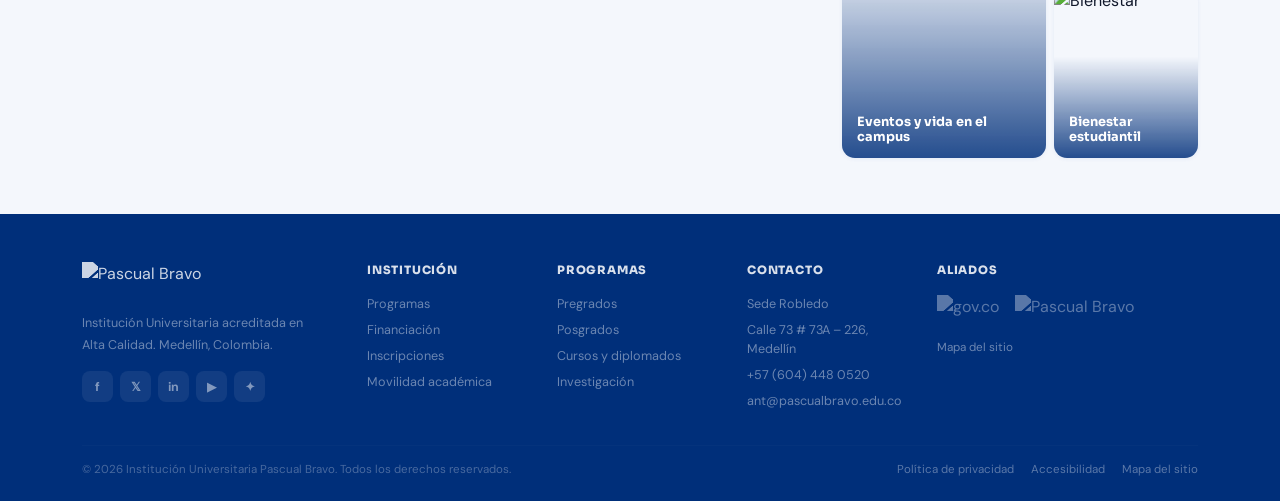
==== commit e0c4448d: "SICAU" ====
--- a/index.html
+++ b/index.html
@@ -1,1354 +1,3045 @@
 <!doctype html>
 <html lang="es" data-theme="light">
-<head>
-  <meta charset="UTF-8"/>
-  <meta name="viewport" content="width=device-width, initial-scale=1.0"/>
-  <title>Institución Universitaria Pascual Bravo</title>
-  <link href="https://cdn.jsdelivr.net/npm/bootstrap@5.3.3/dist/css/bootstrap.min.css" rel="stylesheet"/>
-  <link href="https://fonts.googleapis.com/css2?family=Sora:wght@300;400;500;600;700;800&family=DM+Sans:wght@300;400;500;600&display=swap" rel="stylesheet"/>
-  <style>
-    :root {
-      --pb-blue:         #0047AB;
-      --pb-blue-dark:    #002F7A;
-      --pb-blue-mid:     #1565C0;
-      --pb-blue-pale:    #e8f0fe;
-      --pb-blue-pale2:   #dbeafe;
-      --pb-gold:         #F59E0B;
-      --pb-gold-dark:    #D97706;
-      --bg:              #ffffff;
-      --bg-soft:         #f4f7fc;
-      --bg-card:         #ffffff;
-      --text:            #0f172a;
-      --text-soft:       #334155;
-      --muted:           #64748b;
-      --border:          #e2e8f0;
-      --shadow-sm:       0 1px 4px rgba(0,71,171,.07);
-      --shadow-md:       0 4px 20px rgba(0,71,171,.13);
-      --shadow-lg:       0 12px 40px rgba(0,71,171,.16);
-    }
-    [data-theme="dark"] {
-      --bg:              #0c111d;
-      --bg-soft:         #111827;
-      --bg-card:         #1a2235;
-      --text:            #f1f5f9;
-      --text-soft:       #cbd5e1;
-      --muted:           #94a3b8;
-      --border:          #1e3a5f;
-      --pb-blue-pale:    #0d2545;
-      --pb-blue-pale2:   #0a1f3a;
-      --shadow-sm:       0 1px 4px rgba(0,0,0,.3);
-      --shadow-md:       0 4px 20px rgba(0,0,0,.35);
-      --shadow-lg:       0 12px 40px rgba(0,0,0,.4);
-    }
-
-    *, *::before, *::after { box-sizing: border-box; margin: 0; padding: 0; }
-    body { 
-      font-family: 'DM Sans', sans-serif; 
-      background: var(--bg); 
-      color: var(--text); 
-      overflow-x: hidden;
-      transition: background .3s ease, color .3s ease;
-    }
-    a { text-decoration: none; }
-    img { display: block; }
-
-    /* GOV BAR */
-    .govco-bar { background: var(--pb-blue-dark); padding: 6px 0; font-size: .72rem; }
-    .govco-bar a { color: rgba(255,255,255,.6); transition: color .15s; }
-    .govco-bar a:hover { color: #fff; }
-    .govco-bar .sep { color: rgba(255,255,255,.2); margin: 0 10px; }
-    .govco-logo { height: 15px; filter: brightness(0) invert(1); opacity: .7; }
-
-    /* UTILITY BAR */
-    .utility-bar { 
-      background: var(--bg-card); 
-      border-bottom: 1px solid var(--border); 
-      padding: 7px 0; font-size: .77rem;
-      transition: background .3s, border-color .3s;
-    }
-    .utility-bar .soy-label { color: var(--muted); font-weight: 600; margin-right: 6px; }
-    .utility-bar a { color: var(--pb-blue); font-weight: 500; margin: 0 4px; }
-    .utility-bar a:hover { color: var(--pb-blue-mid); }
-    .social-link {
-      color: var(--muted); display: inline-flex; align-items: center;
-      padding: 4px 6px; border-radius: 6px; transition: background .15s;
-    }
-    .social-link:hover { background: var(--pb-blue-pale); color: var(--pb-blue) !important; }
-
-    /* DARK MODE TOGGLE */
-    .dark-toggle {
-      display: flex; align-items: center; gap: 7px; cursor: pointer;
-      padding: 4px 10px; border-radius: 20px;
-      border: 1.5px solid var(--border);
-      background: var(--bg-soft);
-      transition: all .2s;
-      font-size: .72rem; font-weight: 600; color: var(--muted);
-    }
-    .dark-toggle:hover { border-color: var(--pb-blue); color: var(--pb-blue); }
-    .dark-toggle-pill {
-      width: 32px; height: 17px; background: var(--border);
-      border-radius: 10px; position: relative; transition: background .25s;
-    }
-    .dark-toggle-pill::after {
-      content: ''; position: absolute; width: 11px; height: 11px;
-      background: #fff; border-radius: 50%; top: 3px; left: 3px;
-      transition: left .25s, background .25s;
-    }
-    [data-theme="dark"] .dark-toggle-pill { background: var(--pb-blue); }
-    [data-theme="dark"] .dark-toggle-pill::after { left: 18px; }
-
-    /* MAIN NAV */
-    .main-nav {
-      background: var(--bg-card);
-      border-bottom: 2px solid var(--border);
-      position: sticky; top: 0; z-index: 999;
-      box-shadow: var(--shadow-sm);
-      transition: background .3s, border-color .3s;
-    }
-    .main-nav .inner { 
-      display: flex; align-items: center; 
-      padding: 0 24px; max-width: 1320px; margin: 0 auto; 
-    }
-    .nav-logo { height: 48px; padding: 5px 0; margin-right: 28px; }
-    [data-theme="dark"] .nav-logo { filter: brightness(0) invert(1); }
-    .nav-menu { display: flex; list-style: none; margin: 0; padding: 0; flex: 1; }
-    .nav-menu > li > a {
-      display: block; padding: 18px 11px;
-      color: var(--text-soft); font-size: .83rem; font-weight: 600;
-      font-family: 'Sora', sans-serif;
-      position: relative; transition: color .15s; white-space: nowrap;
-    }
-    .nav-menu > li > a::after {
-      content: ''; position: absolute; bottom: 0; left: 11px; right: 11px;
-      height: 2px; background: var(--pb-blue);
-      transform: scaleX(0); transform-origin: left; transition: transform .22s;
-    }
-    .nav-menu > li > a:hover { color: var(--pb-blue); }
-    .nav-menu > li > a:hover::after { transform: scaleX(1); }
-    .nav-actions { display: flex; align-items: center; gap: 10px; margin-left: auto; }
-    .btn-search {
-      background: none; border: none; color: var(--muted); cursor: pointer;
-      padding: 7px; border-radius: 8px; transition: background .15s; display: flex;
-    }
-    .btn-search:hover { background: var(--pb-blue-pale); color: var(--pb-blue); }
-    .btn-sicau {
-      background: var(--pb-blue); color: #fff;
-      font-size: .81rem; font-weight: 700; font-family: 'Sora', sans-serif;
-      padding: 8px 18px; border-radius: 8px; white-space: nowrap;
-      transition: background .2s, transform .15s;
-    }
-    .btn-sicau:hover { background: var(--pb-blue-mid); color: #fff; transform: translateY(-1px); }
-
-    /* HERO */
-    .hero-slider { position: relative; overflow: hidden; background: var(--pb-blue-dark); min-height: 430px; }
-    .hero-slide {
-      position: absolute; inset: 0; display: flex; align-items: center;
-      opacity: 0; transition: opacity .7s ease; pointer-events: none;
-    }
-    .hero-slide.active { opacity: 1; pointer-events: auto; }
-    .hero-slide-bg { position: absolute; inset: 0; background-size: cover; background-position: center; }
-    .hero-slide-overlay {
-      position: absolute; inset: 0;
-      background: linear-gradient(100deg, rgba(0,47,122,.94) 0%, rgba(0,47,122,.60) 50%, rgba(0,47,122,.18) 100%);
-    }
-    .hero-slide-content { position: relative; z-index: 2; max-width: 580px; padding: 72px 0; }
-    .hero-chip {
-      display: inline-flex; align-items: center; gap: 6px;
-      background: var(--pb-gold); color: #1a1200;
-      font-size: .69rem; font-weight: 800; letter-spacing: 1.2px; text-transform: uppercase;
-      font-family: 'Sora', sans-serif;
-      padding: 5px 13px; border-radius: 4px; margin-bottom: 20px;
-    }
-    .hero-slide-content h1 {
-      font-size: clamp(2rem, 4.2vw, 3.1rem); font-weight: 800; color: #fff;
-      font-family: 'Sora', sans-serif;
-      line-height: 1.1; margin-bottom: 15px; letter-spacing: -.5px;
-    }
-    .hero-slide-content p {
-      color: rgba(255,255,255,.75); font-size: .93rem; line-height: 1.78; max-width: 450px; margin-bottom: 30px;
-    }
-    .btn-hero {
-      background: var(--pb-gold); color: #1a1200; font-weight: 700; font-size: .87rem;
-      font-family: 'Sora', sans-serif;
-      padding: 12px 26px; border-radius: 8px; display: inline-block;
-      transition: transform .15s, box-shadow .15s;
-    }
-    .btn-hero:hover { 
-      transform: translateY(-2px); 
-      box-shadow: 0 8px 24px rgba(245,158,11,.45); 
-      color: #1a1200; 
-    }
-    .hero-ctrl {
-      position: absolute; bottom: 20px; left: 50%; transform: translateX(-50%);
-      z-index: 10; display: flex; gap: 7px;
-    }
-    .hero-dot {
-      width: 28px; height: 4px; border-radius: 2px;
-      background: rgba(255,255,255,.28); cursor: pointer; border: none;
-      transition: background .2s, width .2s;
-    }
-    .hero-dot.active { background: var(--pb-gold); width: 44px; }
-    .hero-arrow {
-      position: absolute; top: 50%; transform: translateY(-50%); z-index: 10;
-      background: rgba(255,255,255,.12); backdrop-filter: blur(8px);
-      border: 1px solid rgba(255,255,255,.18); color: #fff; border-radius: 50%;
-      width: 40px; height: 40px; display: flex; align-items: center; justify-content: center;
-      cursor: pointer; font-size: 1.15rem; transition: background .2s; user-select: none;
-    }
-    .hero-arrow:hover { background: rgba(255,255,255,.25); }
-    .hero-arrow.prev { left: 16px; }
-    .hero-arrow.next { right: 16px; }
-
-    /* STATS BAR */
-    .stats-bar {
-      background: var(--pb-blue);
-      padding: 0;
-    }
-    .stat-item {
-      flex: 1; padding: 16px 20px; text-align: center;
-      border-right: 1px solid rgba(255,255,255,.15);
-      transition: background .2s;
-    }
-    .stat-item:last-child { border-right: none; }
-    .stat-item:hover { background: rgba(255,255,255,.08); }
-    .stat-num { font-size: 1.5rem; font-weight: 800; color: #fff; font-family: 'Sora', sans-serif; line-height: 1; }
-    .stat-label { font-size: .72rem; color: rgba(255,255,255,.65); margin-top: 3px; }
-
-    /* PROFILES */
-    .profiles-section { background: var(--bg-card); border-bottom: 1px solid var(--border); transition: background .3s, border-color .3s; }
-    .profile-grid { display: flex; }
-    .profile-item {
-      flex: 1; display: flex; flex-direction: column; align-items: center;
-      gap: 7px; padding: 20px 10px;
-      border-right: 1px solid var(--border); transition: background .15s; cursor: pointer;
-    }
-    .profile-item:last-child { border-right: none; }
-    .profile-item:hover { background: var(--pb-blue-pale); }
-    .profile-item:hover .profile-icon-wrap { background: var(--pb-blue); }
-    .profile-item:hover .profile-icon-wrap svg { stroke: #fff; }
-    .profile-item:hover .profile-name { color: var(--pb-blue); }
-    .profile-icon-wrap {
-      width: 46px; height: 46px; border-radius: 13px; background: var(--pb-blue-pale);
-      display: flex; align-items: center; justify-content: center; transition: background .15s;
-    }
-    .profile-icon-wrap svg { width: 22px; height: 22px; stroke: var(--pb-blue); fill: none; stroke-width: 1.8; }
-    .profile-name { font-size: .8rem; font-weight: 700; font-family: 'Sora', sans-serif; color: var(--text); }
-    .profile-desc { font-size: .69rem; color: var(--muted); text-align: center; line-height: 1.35; }
-    .profile-btn {
-      font-size: .69rem; font-weight: 700; color: var(--pb-blue); font-family: 'Sora', sans-serif;
-      background: transparent; border: 1.5px solid var(--pb-blue);
-      border-radius: 6px; padding: 3px 10px; transition: background .15s, color .15s; margin-top: 2px;
-    }
-    .profile-btn:hover { background: var(--pb-blue); color: #fff; }
-
-    /* MAIN SECTION */
-    .main-section { padding: 36px 0 56px; background: var(--bg-soft); transition: background .3s; }
-    .section-head { display: flex; justify-content: space-between; align-items: baseline; margin-bottom: 18px; }
-    .section-head h2 { 
-      font-size: .93rem; font-weight: 800; text-transform: uppercase; 
-      letter-spacing: .6px; font-family: 'Sora', sans-serif; color: var(--text);
-    }
-    .section-head h2 span { color: var(--pb-blue); }
-    .see-all { font-size: .77rem; font-weight: 600; color: var(--pb-blue); }
-    .see-all:hover { text-decoration: underline; }
-
-    /* NEWS CARDS */
-    .news-card {
-      background: var(--bg-card); border: 1px solid var(--border); border-radius: 14px; overflow: hidden;
-      box-shadow: var(--shadow-sm); transition: box-shadow .2s, transform .2s, background .3s, border-color .3s;
-      height: 100%; display: flex; flex-direction: column;
-    }
-    .news-card:hover { box-shadow: var(--shadow-md); transform: translateY(-4px); }
-    .news-card-img-wrap { position: relative; overflow: hidden; height: 155px; }
-    .news-card-img { width: 100%; height: 100%; object-fit: cover; transition: transform .4s; }
-    .news-card:hover .news-card-img { transform: scale(1.05); }
-    .news-card-body { padding: 15px 16px; flex: 1; display: flex; flex-direction: column; }
-    .news-badge {
-      font-size: .65rem; font-weight: 700; text-transform: uppercase; letter-spacing: .9px;
-      color: var(--pb-blue); background: var(--pb-blue-pale);
-      padding: 3px 8px; border-radius: 4px; display: inline-block; margin-bottom: 9px;
-      font-family: 'Sora', sans-serif;
-    }
-    .news-card-body h4 { 
-      font-size: .86rem; font-weight: 600; line-height: 1.5; flex: 1; 
-      color: var(--text); font-family: 'Sora', sans-serif;
-    }
-    .news-card-body small { font-size: .71rem; color: var(--muted); margin-top: 10px; display: block; }
-    .news-link { font-size: .75rem; font-weight: 700; color: var(--pb-blue); margin-top: 10px; display: inline-block; font-family: 'Sora', sans-serif; }
-    .news-link:hover { text-decoration: underline; }
-
-    /* WIDGETS */
-    .widget-box {
-      background: var(--bg-card); border: 1px solid var(--border); border-radius: 14px;
-      padding: 18px; box-shadow: var(--shadow-sm);
-      transition: background .3s, border-color .3s;
-    }
-    .widget-box h5 { font-size: .9rem; font-weight: 700; margin-bottom: 7px; font-family: 'Sora', sans-serif; color: var(--text); }
-    .widget-box p { font-size: .81rem; color: var(--muted); line-height: 1.65; }
-    .widget-tag {
-      display: inline-block; font-size: .65rem; font-weight: 700; letter-spacing: .9px; 
-      text-transform: uppercase; font-family: 'Sora', sans-serif;
-      color: var(--pb-blue); background: var(--pb-blue-pale); padding: 3px 8px; border-radius: 4px; margin-bottom: 9px;
-    }
-
-    /* QUICK SERVICES */
-    .quick-services-grid { display: grid; grid-template-columns: repeat(4, 1fr); gap: 10px; }
-    .qs-item {
-      background: var(--bg-card); border: 1.5px solid var(--border); border-radius: 12px; padding: 16px 10px;
-      display: flex; flex-direction: column; align-items: center; gap: 9px;
-      box-shadow: var(--shadow-sm); transition: border-color .15s, box-shadow .15s, transform .15s, background .3s;
-      cursor: pointer; text-align: center;
-    }
-    .qs-item:hover { border-color: var(--pb-blue); box-shadow: var(--shadow-md); transform: translateY(-3px); }
-    .qs-icon {
-      width: 44px; height: 44px; border-radius: 12px; background: var(--pb-blue-pale);
-      display: flex; align-items: center; justify-content: center;
-    }
-    .qs-icon svg { width: 20px; height: 20px; stroke: var(--pb-blue); fill: none; stroke-width: 1.8; }
-    .qs-item span { font-size: .74rem; font-weight: 600; color: var(--text); line-height: 1.3; font-family: 'Sora', sans-serif; }
-
-    /* CAMPUS CARDS */
-    .campus-card {
-      border-radius: 13px; overflow: hidden; position: relative; min-height: 165px; 
-      box-shadow: var(--shadow-sm); cursor: pointer;
-    }
-    .campus-card img { width: 100%; height: 100%; object-fit: cover; transition: transform .4s; }
-    .campus-card:hover img { transform: scale(1.06); }
-    .campus-card-overlay {
-      position: absolute; inset: 0;
-      background: linear-gradient(to top, rgba(0,47,122,.85) 0%, transparent 60%);
-    }
-    .campus-card-text { position: absolute; bottom: 0; left: 0; right: 0; padding: 13px 15px; }
-    .campus-card-text h5 { font-size: .8rem; font-weight: 700; color: #fff; margin: 0; font-family: 'Sora', sans-serif; }
-    .campus-card.tall { min-height: 346px; }
-
-    /* SERVICE LIST */
-    .service-list-item {
-      display: flex; align-items: center; gap: 10px; color: var(--text-soft);
-      font-size: .81rem; font-weight: 500; padding: 9px 0;
-      border-bottom: 1px solid var(--border); transition: color .15s;
-    }
-    .service-list-item:last-child { border-bottom: none; padding-bottom: 0; }
-    .service-list-item:hover { color: var(--pb-blue); }
-
-    /* ANNOUNCEMENT BANNER */
-    .announce-bar {
-      background: linear-gradient(90deg, var(--pb-blue) 0%, var(--pb-blue-mid) 100%);
-      color: #fff; font-size: .8rem; font-weight: 500; padding: 9px 0;
-      display: flex; align-items: center; gap: 8px;
-    }
-    .announce-badge {
-      background: var(--pb-gold); color: #1a1200;
-      font-size: .65rem; font-weight: 800; text-transform: uppercase; letter-spacing: .8px;
-      padding: 2px 8px; border-radius: 3px; flex-shrink: 0; font-family: 'Sora', sans-serif;
-    }
-
-    /* FOOTER */
-    .site-footer { 
-      background: var(--pb-blue-dark); padding: 48px 0 22px;
-      transition: background .3s;
-    }
-    [data-theme="dark"] .site-footer { background: #060e1c; }
-    .footer-logo { height: 36px; filter: brightness(0) invert(1); opacity: .8; margin-bottom: 14px; }
-    .footer-text { font-size: .79rem; color: rgba(255,255,255,.42); line-height: 1.7; max-width: 240px; }
-    .footer-col-title { 
-      font-size: .72rem; font-weight: 800; color: rgba(255,255,255,.85); 
-      text-transform: uppercase; letter-spacing: .8px; margin-bottom: 15px;
-      font-family: 'Sora', sans-serif;
-    }
-    .footer-link { display: block; font-size: .79rem; color: rgba(255,255,255,.42); margin-bottom: 7px; transition: color .15s; }
-    .footer-link:hover { color: var(--pb-gold); }
-    .footer-divider { border-color: rgba(255,255,255,.08); margin: 28px 0 15px; }
-    .footer-bottom { font-size: .72rem; color: rgba(255,255,255,.28); }
-    .footer-bottom a { color: rgba(255,255,255,.35); margin-left: 14px; }
-    .footer-bottom a:hover { color: rgba(255,255,255,.7); }
-    .social-row { display: flex; gap: 7px; margin-top: 16px; }
-    .soc-btn {
-      width: 31px; height: 31px; border-radius: 8px; background: rgba(255,255,255,.07);
-      display: flex; align-items: center; justify-content: center;
-      color: rgba(255,255,255,.48); font-size: .78rem; font-weight: 700;
-      transition: background .15s, color .15s;
-    }
-    .soc-btn:hover { background: var(--pb-gold); color: #1a1200; }
-
-    /* SEARCH OVERLAY */
-    .search-overlay {
-      position: fixed; inset: 0; background: rgba(0,10,30,.6);
-      z-index: 2000; display: none; align-items: flex-start; justify-content: center; padding-top: 100px;
-    }
-    .search-overlay.open { display: flex; }
-    .search-box {
-      background: var(--bg-card); border-radius: 16px; padding: 24px; width: 100%; max-width: 580px;
-      box-shadow: 0 24px 80px rgba(0,0,0,.3); position: relative;
-    }
-    .search-box input {
-      width: 100%; border: 2px solid var(--border); border-radius: 10px; background: var(--bg-soft);
-      padding: 13px 16px; font-size: .95rem; font-family: inherit; outline: none;
-      transition: border-color .15s; color: var(--text);
-    }
-    .search-box input:focus { border-color: var(--pb-blue); }
-    .search-close { position: absolute; top: 12px; right: 14px; background: none; border: none; cursor: pointer; color: var(--muted); font-size: 1.1rem; }
-
-    /* PAGE NAV */
-    .page-nav-btns { display: flex; gap: 8px; flex-wrap: wrap; margin-bottom: 8px; }
-    .page-nav-btn {
-      font-size: .76rem; font-weight: 700; font-family: 'Sora', sans-serif;
-      padding: 7px 16px; border-radius: 8px; border: 1.5px solid var(--pb-blue);
-      color: var(--pb-blue); background: transparent; cursor: pointer;
-      transition: background .15s, color .15s, transform .15s;
-    }
-    .page-nav-btn:hover, .page-nav-btn.active { background: var(--pb-blue); color: #fff; transform: translateY(-1px); }
-
-    /* PAGES */
-    .page { display: none; }
-    .page.active { display: block; }
-
-    /* FINANCIACION PAGE */
-    .fin-hero {
-      background: linear-gradient(135deg, var(--pb-blue-dark) 0%, var(--pb-blue) 100%);
-      padding: 56px 0 48px; color: #fff; position: relative; overflow: hidden;
-    }
-    .fin-hero::before {
-      content: ''; position: absolute; right: -60px; top: -60px;
-      width: 380px; height: 380px; border-radius: 50%;
-      background: rgba(255,255,255,.04);
-    }
-    .fin-hero h1 { font-family: 'Sora', sans-serif; font-size: 2.2rem; font-weight: 800; letter-spacing: -.5px; }
-    .fin-hero p { color: rgba(255,255,255,.7); font-size: .94rem; line-height: 1.75; max-width: 520px; }
-    .fin-option-card {
-      background: var(--bg-card); border: 1.5px solid var(--border); border-radius: 16px; padding: 24px;
-      transition: border-color .2s, box-shadow .2s, transform .2s, background .3s;
-      cursor: pointer; height: 100%;
-    }
-    .fin-option-card:hover { border-color: var(--pb-blue); box-shadow: var(--shadow-lg); transform: translateY(-4px); }
-    .fin-option-card .fin-icon {
-      width: 52px; height: 52px; border-radius: 14px; background: var(--pb-blue-pale);
-      display: flex; align-items: center; justify-content: center; margin-bottom: 14px;
-    }
-    .fin-option-card .fin-icon svg { width: 24px; height: 24px; stroke: var(--pb-blue); fill: none; stroke-width: 1.8; }
-    .fin-option-card h5 { font-family: 'Sora', sans-serif; font-size: .95rem; font-weight: 700; color: var(--text); margin-bottom: 8px; }
-    .fin-option-card p { font-size: .82rem; color: var(--muted); line-height: 1.65; }
-    .fin-option-card .fin-tag {
-      display: inline-block; font-size: .65rem; font-weight: 700; text-transform: uppercase; letter-spacing: .8px;
-      padding: 3px 9px; border-radius: 4px; margin-top: 12px; font-family: 'Sora', sans-serif;
-    }
-    .fin-tag.green { background: #dcfce7; color: #166534; }
-    .fin-tag.blue { background: var(--pb-blue-pale); color: var(--pb-blue); }
-    .fin-tag.gold { background: #fef3c7; color: #92400e; }
-    [data-theme="dark"] .fin-tag.green { background: #052e16; color: #4ade80; }
-    [data-theme="dark"] .fin-tag.gold { background: #1c1200; color: #fcd34d; }
-    .calc-box {
-      background: var(--bg-card); border: 1.5px solid var(--border); border-radius: 16px; padding: 28px;
-      transition: background .3s, border-color .3s;
-    }
-    .calc-box h4 { font-family: 'Sora', sans-serif; font-size: 1.05rem; font-weight: 800; color: var(--text); margin-bottom: 18px; }
-    .calc-label { font-size: .79rem; font-weight: 600; color: var(--text-soft); margin-bottom: 6px; font-family: 'Sora', sans-serif; }
-    .calc-input {
-      width: 100%; padding: 10px 14px; border: 1.5px solid var(--border); border-radius: 9px;
-      font-size: .88rem; font-family: inherit; background: var(--bg-soft); color: var(--text);
-      outline: none; transition: border-color .15s;
-      margin-bottom: 14px;
-    }
-    .calc-input:focus { border-color: var(--pb-blue); }
-    .calc-result {
-      background: var(--pb-blue-pale2); border: 1.5px solid var(--pb-blue); border-radius: 10px;
-      padding: 16px; text-align: center; margin-top: 4px;
-    }
-    .calc-result .result-num { font-family: 'Sora', sans-serif; font-size: 1.6rem; font-weight: 800; color: var(--pb-blue); }
-    .calc-result .result-label { font-size: .75rem; color: var(--muted); margin-top: 3px; }
-    .btn-blue {
-      background: var(--pb-blue); color: #fff; font-weight: 700; font-size: .85rem;
-      font-family: 'Sora', sans-serif; padding: 11px 22px; border-radius: 9px;
-      border: none; cursor: pointer; width: 100%; margin-top: 12px;
-      transition: background .2s, transform .15s;
-    }
-    .btn-blue:hover { background: var(--pb-blue-mid); transform: translateY(-1px); }
-
-    /* NOTICIAS PAGE */
-    .noticias-hero {
-      background: linear-gradient(135deg, #0f172a 0%, var(--pb-blue-dark) 100%);
-      padding: 48px 0 40px; color: #fff;
-    }
-    [data-theme="dark"] .noticias-hero { background: linear-gradient(135deg, #040810 0%, #001850 100%); }
-    .noticias-hero h1 { font-family: 'Sora', sans-serif; font-size: 2rem; font-weight: 800; }
-    .noticias-hero p { color: rgba(255,255,255,.65); font-size: .9rem; }
-    .filter-bar {
-      background: var(--bg-card); border-bottom: 1px solid var(--border);
-      padding: 14px 0; transition: background .3s, border-color .3s;
-    }
-    .filter-pill {
-      font-size: .75rem; font-weight: 700; font-family: 'Sora', sans-serif;
-      padding: 6px 15px; border-radius: 20px; border: 1.5px solid var(--border);
-      color: var(--muted); background: transparent; cursor: pointer;
-      transition: all .15s;
-    }
-    .filter-pill:hover, .filter-pill.active { border-color: var(--pb-blue); background: var(--pb-blue); color: #fff; }
-    .news-big-card {
-      background: var(--bg-card); border: 1px solid var(--border); border-radius: 16px; overflow: hidden;
-      box-shadow: var(--shadow-sm); transition: box-shadow .2s, transform .2s, background .3s;
-      display: flex; flex-direction: column; height: 100%;
-    }
-    .news-big-card:hover { box-shadow: var(--shadow-md); transform: translateY(-3px); }
-    .news-big-img { width: 100%; height: 220px; object-fit: cover; transition: transform .4s; }
-    .news-big-card:hover .news-big-img { transform: scale(1.04); }
-    .news-big-img-wrap { overflow: hidden; }
-    .news-big-body { padding: 20px; flex: 1; display: flex; flex-direction: column; }
-    .news-big-body h3 { font-family: 'Sora', sans-serif; font-size: 1.05rem; font-weight: 700; color: var(--text); line-height: 1.45; margin-bottom: 10px; }
-    .news-big-body p { font-size: .83rem; color: var(--muted); line-height: 1.7; flex: 1; }
-    .news-big-body small { font-size: .72rem; color: var(--muted); display: block; margin-top: 12px; }
-    .news-list-item {
-      display: flex; gap: 14px; padding: 14px 0; border-bottom: 1px solid var(--border);
-      transition: background .1s; cursor: pointer;
-    }
-    .news-list-item:last-child { border-bottom: none; }
-    .news-list-item:hover { background: var(--pb-blue-pale); margin: 0 -12px; padding: 14px 12px; border-radius: 8px; }
-    .news-list-img { width: 80px; height: 72px; border-radius: 8px; object-fit: cover; flex-shrink: 0; }
-    .news-list-body h6 { font-family: 'Sora', sans-serif; font-size: .82rem; font-weight: 700; color: var(--text); line-height: 1.4; margin-bottom: 4px; }
-    .news-list-body small { font-size: .7rem; color: var(--muted); }
-
-    /* RESPONSIVE */
-    @media (max-width: 991px) {
-      .profile-grid { flex-wrap: wrap; }
-      .profile-item { flex: 1 1 33%; border-bottom: 1px solid var(--border); }
-      .quick-services-grid { grid-template-columns: repeat(2, 1fr); }
-      .nav-menu { display: none; }
-      .stat-item { padding: 12px 8px; }
-      .stat-num { font-size: 1.2rem; }
-    }
-    @media (max-width: 575px) {
-      .profile-item { flex: 1 1 50%; }
-      .stats-bar .d-flex { flex-wrap: wrap; }
-    }
-
-    /* ANIMATIONS */
-    @keyframes fadeUp { from { opacity:0; transform: translateY(16px); } to { opacity:1; transform:none; } }
-    .fade-up { animation: fadeUp .5s ease both; }
-    .d1 { animation-delay: .08s; } .d2 { animation-delay: .16s; } .d3 { animation-delay: .24s; }
-  </style>
-</head>
-<body>
-
-<!-- ANNOUNCE BAR -->
-<div class="announce-bar">
-  <div class="container d-flex align-items-center gap-3 flex-wrap">
-    <span class="announce-badge">Nuevo</span>
-    <span>Inscripciones 2026-2 abiertas — Pregrados, Posgrados y Educación Continua</span>
-    <a href="#" style="color:var(--pb-gold);font-weight:700;font-size:.8rem;margin-left:auto">Inscríbete →</a>
-  </div>
-</div>
-
-<!-- GOV.CO -->
-<div class="govco-bar">
-  <div class="container d-flex align-items-center justify-content-between py-1">
-    <div class="d-flex align-items-center gap-3 flex-wrap">
-      <img src="https://pascualbravo.edu.co/wp-content/uploads/2019/12/gov.co_.png" class="govco-logo" alt="gov.co"/>
-      <a href="#">Transparencia y acceso a la información pública</a>
-      <span class="sep d-none d-md-inline">|</span>
-      <a href="#" class="d-none d-md-inline">Atención y servicios a la ciudadanía</a>
-      <span class="sep d-none d-lg-inline">|</span>
-      <a href="#" class="d-none d-lg-inline">Participa</a>
-    </div>
-  </div>
-</div>
-
-<!-- UTILITY -->
-<div class="utility-bar d-none d-lg-block">
-  <div class="container d-flex align-items-center justify-content-between">
-    <div class="d-flex align-items-center gap-1 flex-wrap">
-      <span class="soy-label">Soy:</span>
-      <a href="#">Estudiante</a>
-      <a href="#">Aspirante</a>
-      <a href="#">Egresado</a>
-      <a href="#">Docente/Empleado</a>
-      <a href="#">Niño</a>
-    </div>
-    <div class="d-flex align-items-center gap-2">
-      <a href="#" class="social-link"><svg width="14" height="14" viewBox="0 0 24 24" fill="none" stroke="currentColor" stroke-width="2"><path d="M18 2h-3a5 5 0 00-5 5v3H7v4h3v8h4v-8h3l1-4h-4V7a1 1 0 011-1h3z"/></svg></a>
-      <a href="#" class="social-link"><svg width="14" height="14" viewBox="0 0 24 24" fill="none" stroke="currentColor" stroke-width="2"><path d="M23 3a10.9 10.9 0 01-3.14 1.53 4.48 4.48 0 00-7.86 3v1A10.66 10.66 0 013 4s-4 9 5 13a11.64 11.64 0 01-7 2c9 5 20 0 20-11.5a4.5 4.5 0 00-.08-.83A7.72 7.72 0 0023 3z"/></svg></a>
-      <a href="#" class="social-link"><svg width="14" height="14" viewBox="0 0 24 24" fill="none" stroke="currentColor" stroke-width="2"><rect x="2" y="2" width="20" height="20" rx="5"/><circle cx="12" cy="12" r="4"/><circle cx="17.5" cy="6.5" r=".5" fill="currentColor"/></svg></a>
-      <a href="#" class="social-link"><svg width="14" height="14" viewBox="0 0 24 24" fill="none" stroke="currentColor" stroke-width="2"><path d="M22.54 6.42a2.78 2.78 0 00-1.94-1.94C18.88 4 12 4 12 4s-6.88 0-8.6.48A2.78 2.78 0 001.46 6.42 29 29 0 001 12a29 29 0 00.46 5.58 2.78 2.78 0 001.94 1.94C5.12 20 12 20 12 20s6.88 0 8.6-.48a2.78 2.78 0 001.94-1.94A29 29 0 0023 12a29 29 0 00-.46-5.58z"/><polygon points="9.75 15.02 15.5 12 9.75 8.98 9.75 15.02" fill="currentColor"/></svg></a>
-      <div style="width:1px;height:14px;background:var(--border);margin:0 4px"></div>
-      <!-- DARK MODE TOGGLE -->
-      <div class="dark-toggle" id="darkToggle">
-        <svg width="13" height="13" viewBox="0 0 24 24" fill="none" stroke="currentColor" stroke-width="2" id="sunIcon"><circle cx="12" cy="12" r="5"/><line x1="12" y1="1" x2="12" y2="3"/><line x1="12" y1="21" x2="12" y2="23"/><line x1="4.22" y1="4.22" x2="5.64" y2="5.64"/><line x1="18.36" y1="18.36" x2="19.78" y2="19.78"/><line x1="1" y1="12" x2="3" y2="12"/><line x1="21" y1="12" x2="23" y2="12"/><line x1="4.22" y1="19.78" x2="5.64" y2="18.36"/><line x1="18.36" y1="5.64" x2="19.78" y2="4.22"/></svg>
-        <div class="dark-toggle-pill"></div>
-        <svg width="13" height="13" viewBox="0 0 24 24" fill="none" stroke="currentColor" stroke-width="2"><path d="M21 12.79A9 9 0 1111.21 3 7 7 0 0021 12.79z"/></svg>
+  <head>
+    <meta charset="UTF-8" />
+    <meta name="viewport" content="width=device-width, initial-scale=1.0" />
+    <title>Institución Universitaria Pascual Bravo</title>
+    <link
+      href="https://cdn.jsdelivr.net/npm/bootstrap@5.3.3/dist/css/bootstrap.min.css"
+      rel="stylesheet"
+    />
+    <link
+      href="https://fonts.googleapis.com/css2?family=Sora:wght@300;400;500;600;700;800&family=DM+Sans:wght@300;400;500;600&display=swap"
+      rel="stylesheet"
+    />
+    <style>
+      :root {
+        --pb-blue: #0047ab;
+        --pb-blue-dark: #002f7a;
+        --pb-blue-mid: #1565c0;
+        --pb-blue-pale: #e8f0fe;
+        --pb-blue-pale2: #dbeafe;
+        --pb-gold: #f59e0b;
+        --pb-gold-dark: #d97706;
+        --bg: #ffffff;
+        --bg-soft: #f4f7fc;
+        --bg-card: #ffffff;
+        --text: #0f172a;
+        --text-soft: #334155;
+        --muted: #64748b;
+        --border: #e2e8f0;
+        --shadow-sm: 0 1px 4px rgba(0, 71, 171, 0.07);
+        --shadow-md: 0 4px 20px rgba(0, 71, 171, 0.13);
+        --shadow-lg: 0 12px 40px rgba(0, 71, 171, 0.16);
+      }
+      [data-theme="dark"] {
+        --bg: #0c111d;
+        --bg-soft: #111827;
+        --bg-card: #1a2235;
+        --text: #f1f5f9;
+        --text-soft: #cbd5e1;
+        --muted: #94a3b8;
+        --border: #1e3a5f;
+        --pb-blue-pale: #0d2545;
+        --pb-blue-pale2: #0a1f3a;
+        --shadow-sm: 0 1px 4px rgba(0, 0, 0, 0.3);
+        --shadow-md: 0 4px 20px rgba(0, 0, 0, 0.35);
+        --shadow-lg: 0 12px 40px rgba(0, 0, 0, 0.4);
+      }
+
+      *,
+      *::before,
+      *::after {
+        box-sizing: border-box;
+        margin: 0;
+        padding: 0;
+      }
+      body {
+        font-family: "DM Sans", sans-serif;
+        background: var(--bg);
+        color: var(--text);
+        overflow-x: hidden;
+        transition:
+          background 0.3s ease,
+          color 0.3s ease;
+      }
+      a {
+        text-decoration: none;
+      }
+      img {
+        display: block;
+      }
+
+      /* GOV BAR */
+      .govco-bar {
+        background: var(--pb-blue-dark);
+        padding: 6px 0;
+        font-size: 0.72rem;
+      }
+      .govco-bar a {
+        color: rgba(255, 255, 255, 0.6);
+        transition: color 0.15s;
+      }
+      .govco-bar a:hover {
+        color: #fff;
+      }
+      .govco-bar .sep {
+        color: rgba(255, 255, 255, 0.2);
+        margin: 0 10px;
+      }
+      .govco-logo {
+        height: 15px;
+        filter: brightness(0) invert(1);
+        opacity: 0.7;
+      }
+
+      /* UTILITY BAR */
+      .utility-bar {
+        background: var(--bg-card);
+        border-bottom: 1px solid var(--border);
+        padding: 7px 0;
+        font-size: 0.77rem;
+        transition:
+          background 0.3s,
+          border-color 0.3s;
+      }
+      .utility-bar .soy-label {
+        color: var(--muted);
+        font-weight: 600;
+        margin-right: 6px;
+      }
+      .utility-bar a {
+        color: var(--pb-blue);
+        font-weight: 500;
+        margin: 0 4px;
+      }
+      .utility-bar a:hover {
+        color: var(--pb-blue-mid);
+      }
+      .social-link {
+        color: var(--muted);
+        display: inline-flex;
+        align-items: center;
+        padding: 4px 6px;
+        border-radius: 6px;
+        transition: background 0.15s;
+      }
+      .social-link:hover {
+        background: var(--pb-blue-pale);
+        color: var(--pb-blue) !important;
+      }
+
+      /* DARK MODE TOGGLE */
+      .dark-toggle {
+        display: flex;
+        align-items: center;
+        gap: 7px;
+        cursor: pointer;
+        padding: 4px 10px;
+        border-radius: 20px;
+        border: 1.5px solid var(--border);
+        background: var(--bg-soft);
+        transition: all 0.2s;
+        font-size: 0.72rem;
+        font-weight: 600;
+        color: var(--muted);
+      }
+      .dark-toggle:hover {
+        border-color: var(--pb-blue);
+        color: var(--pb-blue);
+      }
+      .dark-toggle-pill {
+        width: 32px;
+        height: 17px;
+        background: var(--border);
+        border-radius: 10px;
+        position: relative;
+        transition: background 0.25s;
+      }
+      .dark-toggle-pill::after {
+        content: "";
+        position: absolute;
+        width: 11px;
+        height: 11px;
+        background: #fff;
+        border-radius: 50%;
+        top: 3px;
+        left: 3px;
+        transition:
+          left 0.25s,
+          background 0.25s;
+      }
+      [data-theme="dark"] .dark-toggle-pill {
+        background: var(--pb-blue);
+      }
+      [data-theme="dark"] .dark-toggle-pill::after {
+        left: 18px;
+      }
+
+      /* MAIN NAV */
+      .main-nav {
+        background: var(--bg-card);
+        border-bottom: 2px solid var(--border);
+        position: sticky;
+        top: 0;
+        z-index: 999;
+        box-shadow: var(--shadow-sm);
+        transition:
+          background 0.3s,
+          border-color 0.3s;
+      }
+      .main-nav .inner {
+        display: flex;
+        align-items: center;
+        padding: 0 16px;
+        max-width: 1180px;
+        margin: 0 auto;
+      }
+      .nav-logo {
+        height: 48px;
+        padding: 5px 0;
+        margin-right: 28px;
+      }
+      [data-theme="dark"] .nav-logo {
+        filter: brightness(0) invert(1);
+      }
+      .nav-menu {
+        display: flex;
+        list-style: none;
+        margin: 0;
+        padding: 0;
+        flex: 1;
+      }
+      .nav-menu > li > a {
+        display: block;
+        color: var(--text-soft);
+        font-size: 0.83rem;
+        font-weight: 600;
+        font-family: "Sora", sans-serif;
+        position: relative;
+        transition: color 0.15s;
+        white-space: nowrap;
+        padding: 18px 8px;
+      }
+      .nav-menu > li > a::after {
+        content: "";
+        position: absolute;
+        bottom: 0;
+        left: 11px;
+        right: 11px;
+        height: 2px;
+        background: var(--pb-blue);
+        transform: scaleX(0);
+        transform-origin: left;
+        transition: transform 0.22s;
+      }
+      .nav-menu > li > a:hover {
+        color: var(--pb-blue);
+      }
+      .nav-menu > li > a:hover::after {
+        transform: scaleX(1);
+      }
+      .nav-actions {
+        display: flex;
+        align-items: center;
+        gap: 10px;
+        margin-left: auto;
+      }
+      .btn-search {
+        background: none;
+        border: none;
+        color: var(--muted);
+        cursor: pointer;
+        padding: 7px;
+        border-radius: 8px;
+        transition: background 0.15s;
+        display: flex;
+      }
+      .btn-search:hover {
+        background: var(--pb-blue-pale);
+        color: var(--pb-blue);
+      }
+      .btn-sicau {
+        background: var(--pb-blue);
+        color: #fff;
+        font-size: 0.81rem;
+        font-weight: 700;
+        font-family: "Sora", sans-serif;
+        padding: 8px 18px;
+        border-radius: 8px;
+        white-space: nowrap;
+        transition:
+          background 0.2s,
+          transform 0.15s;
+      }
+      .btn-sicau:hover {
+        background: var(--pb-blue-mid);
+        color: #fff;
+        transform: translateY(-1px);
+      }
+
+      /* HERO */
+      .hero-slider {
+        position: relative;
+        overflow: hidden;
+        background: var(--pb-blue-dark);
+        min-height: 430px;
+      }
+      .hero-slide {
+        position: absolute;
+        inset: 0;
+        display: flex;
+        align-items: center;
+        opacity: 0;
+        transition: opacity 0.7s ease;
+        pointer-events: none;
+      }
+      .hero-slide.active {
+        opacity: 1;
+        pointer-events: auto;
+      }
+      .hero-slide-bg {
+        position: absolute;
+        inset: 0;
+        background-size: cover;
+        background-position: center;
+      }
+      .hero-slide-overlay {
+        position: absolute;
+        inset: 0;
+        background: linear-gradient(
+          100deg,
+          rgba(0, 47, 122, 0.94) 0%,
+          rgba(0, 47, 122, 0.6) 50%,
+          rgba(0, 47, 122, 0.18) 100%
+        );
+      }
+      .hero-slide-content {
+        position: relative;
+        z-index: 2;
+        max-width: 580px;
+        padding: 72px 0;
+      }
+      .hero-chip {
+        display: inline-flex;
+        align-items: center;
+        gap: 6px;
+        background: var(--pb-gold);
+        color: #1a1200;
+        font-size: 0.69rem;
+        font-weight: 800;
+        letter-spacing: 1.2px;
+        text-transform: uppercase;
+        font-family: "Sora", sans-serif;
+        padding: 5px 13px;
+        border-radius: 4px;
+        margin-bottom: 20px;
+      }
+      .hero-slide-content h1 {
+        font-size: clamp(2rem, 4.2vw, 3.1rem);
+        font-weight: 800;
+        color: #fff;
+        font-family: "Sora", sans-serif;
+        line-height: 1.1;
+        margin-bottom: 15px;
+        letter-spacing: -0.5px;
+      }
+      .hero-slide-content p {
+        color: rgba(255, 255, 255, 0.75);
+        font-size: 0.93rem;
+        line-height: 1.78;
+        max-width: 450px;
+        margin-bottom: 30px;
+      }
+      .btn-hero {
+        background: var(--pb-gold);
+        color: #1a1200;
+        font-weight: 700;
+        font-size: 0.87rem;
+        font-family: "Sora", sans-serif;
+        padding: 12px 26px;
+        border-radius: 8px;
+        display: inline-block;
+        transition:
+          transform 0.15s,
+          box-shadow 0.15s;
+      }
+      .btn-hero:hover {
+        transform: translateY(-2px);
+        box-shadow: 0 8px 24px rgba(245, 158, 11, 0.45);
+        color: #1a1200;
+      }
+      .hero-ctrl {
+        position: absolute;
+        bottom: 20px;
+        left: 50%;
+        transform: translateX(-50%);
+        z-index: 10;
+        display: flex;
+        gap: 7px;
+      }
+      .hero-dot {
+        width: 28px;
+        height: 4px;
+        border-radius: 2px;
+        background: rgba(255, 255, 255, 0.28);
+        cursor: pointer;
+        border: none;
+        transition:
+          background 0.2s,
+          width 0.2s;
+      }
+      .hero-dot.active {
+        background: var(--pb-gold);
+        width: 44px;
+      }
+      .hero-arrow {
+        position: absolute;
+        top: 50%;
+        transform: translateY(-50%);
+        z-index: 10;
+        background: rgba(255, 255, 255, 0.12);
+        backdrop-filter: blur(8px);
+        border: 1px solid rgba(255, 255, 255, 0.18);
+        color: #fff;
+        border-radius: 50%;
+        width: 40px;
+        height: 40px;
+        display: flex;
+        align-items: center;
+        justify-content: center;
+        cursor: pointer;
+        font-size: 1.15rem;
+        transition: background 0.2s;
+        user-select: none;
+      }
+      .hero-arrow:hover {
+        background: rgba(255, 255, 255, 0.25);
+      }
+      .hero-arrow.prev {
+        left: 16px;
+      }
+      .hero-arrow.next {
+        right: 16px;
+      }
+
+      /* STATS BAR */
+      .stats-bar {
+        background: var(--pb-blue);
+        padding: 0;
+      }
+      .stat-item {
+        flex: 1;
+        padding: 16px 20px;
+        text-align: center;
+        border-right: 1px solid rgba(255, 255, 255, 0.15);
+        transition: background 0.2s;
+      }
+      .stat-item:last-child {
+        border-right: none;
+      }
+      .stat-item:hover {
+        background: rgba(255, 255, 255, 0.08);
+      }
+      .stat-num {
+        font-size: 1.5rem;
+        font-weight: 800;
+        color: #fff;
+        font-family: "Sora", sans-serif;
+        line-height: 1;
+      }
+      .stat-label {
+        font-size: 0.72rem;
+        color: rgba(255, 255, 255, 0.65);
+        margin-top: 3px;
+      }
+
+      /* PROFILES */
+      .profiles-section {
+        background: var(--bg-card);
+        border-bottom: 1px solid var(--border);
+        transition:
+          background 0.3s,
+          border-color 0.3s;
+      }
+      .profile-grid {
+        display: flex;
+      }
+      .profile-item {
+        flex: 1;
+        display: flex;
+        flex-direction: column;
+        align-items: center;
+        gap: 7px;
+        padding: 20px 10px;
+        border-right: 1px solid var(--border);
+        transition: background 0.15s;
+        cursor: pointer;
+      }
+      .profile-item:last-child {
+        border-right: none;
+      }
+      .profile-item:hover {
+        background: var(--pb-blue-pale);
+      }
+      .profile-item:hover .profile-icon-wrap {
+        background: var(--pb-blue);
+      }
+      .profile-item:hover .profile-icon-wrap svg {
+        stroke: #fff;
+      }
+      .profile-item:hover .profile-name {
+        color: var(--pb-blue);
+      }
+      .profile-icon-wrap {
+        width: 46px;
+        height: 46px;
+        border-radius: 13px;
+        background: var(--pb-blue-pale);
+        display: flex;
+        align-items: center;
+        justify-content: center;
+        transition: background 0.15s;
+      }
+      .profile-icon-wrap svg {
+        width: 22px;
+        height: 22px;
+        stroke: var(--pb-blue);
+        fill: none;
+        stroke-width: 1.8;
+      }
+      .profile-name {
+        font-size: 0.8rem;
+        font-weight: 700;
+        font-family: "Sora", sans-serif;
+        color: var(--text);
+      }
+      .profile-desc {
+        font-size: 0.69rem;
+        color: var(--muted);
+        text-align: center;
+        line-height: 1.35;
+      }
+      .profile-btn {
+        font-size: 0.69rem;
+        font-weight: 700;
+        color: var(--pb-blue);
+        font-family: "Sora", sans-serif;
+        background: transparent;
+        border: 1.5px solid var(--pb-blue);
+        border-radius: 6px;
+        padding: 3px 10px;
+        transition:
+          background 0.15s,
+          color 0.15s;
+        margin-top: 2px;
+      }
+      .profile-btn:hover {
+        background: var(--pb-blue);
+        color: #fff;
+      }
+
+      /* MAIN SECTION */
+      .main-section {
+        padding: 36px 0 56px;
+        background: var(--bg-soft);
+        transition: background 0.3s;
+      }
+      .section-head {
+        display: flex;
+        justify-content: space-between;
+        align-items: baseline;
+        margin-bottom: 18px;
+      }
+      .section-head h2 {
+        font-size: 0.93rem;
+        font-weight: 800;
+        text-transform: uppercase;
+        letter-spacing: 0.6px;
+        font-family: "Sora", sans-serif;
+        color: var(--text);
+      }
+      .section-head h2 span {
+        color: var(--pb-blue);
+      }
+      .see-all {
+        font-size: 0.77rem;
+        font-weight: 600;
+        color: var(--pb-blue);
+      }
+      .see-all:hover {
+        text-decoration: underline;
+      }
+
+      /* NEWS CARDS */
+      .news-card {
+        background: var(--bg-card);
+        border: 1px solid var(--border);
+        border-radius: 14px;
+        overflow: hidden;
+        box-shadow: var(--shadow-sm);
+        transition:
+          box-shadow 0.2s,
+          transform 0.2s,
+          background 0.3s,
+          border-color 0.3s;
+        height: 100%;
+        display: flex;
+        flex-direction: column;
+      }
+      .news-card:hover {
+        box-shadow: var(--shadow-md);
+        transform: translateY(-4px);
+      }
+      .news-card-img-wrap {
+        position: relative;
+        overflow: hidden;
+        height: 155px;
+      }
+      .news-card-img {
+        width: 100%;
+        height: 100%;
+        object-fit: cover;
+        transition: transform 0.4s;
+      }
+      .news-card:hover .news-card-img {
+        transform: scale(1.05);
+      }
+      .news-card-body {
+        padding: 15px 16px;
+        flex: 1;
+        display: flex;
+        flex-direction: column;
+      }
+      .news-badge {
+        font-size: 0.65rem;
+        font-weight: 700;
+        text-transform: uppercase;
+        letter-spacing: 0.9px;
+        color: var(--pb-blue);
+        background: var(--pb-blue-pale);
+        padding: 3px 8px;
+        border-radius: 4px;
+        display: inline-block;
+        margin-bottom: 9px;
+        font-family: "Sora", sans-serif;
+      }
+      .news-card-body h4 {
+        font-size: 0.86rem;
+        font-weight: 600;
+        line-height: 1.5;
+        flex: 1;
+        color: var(--text);
+        font-family: "Sora", sans-serif;
+      }
+      .news-card-body small {
+        font-size: 0.71rem;
+        color: var(--muted);
+        margin-top: 10px;
+        display: block;
+      }
+      .news-link {
+        font-size: 0.75rem;
+        font-weight: 700;
+        color: var(--pb-blue);
+        margin-top: 10px;
+        display: inline-block;
+        font-family: "Sora", sans-serif;
+      }
+      .news-link:hover {
+        text-decoration: underline;
+      }
+
+      /* WIDGETS */
+      .widget-box {
+        background: var(--bg-card);
+        border: 1px solid var(--border);
+        border-radius: 14px;
+        padding: 18px;
+        box-shadow: var(--shadow-sm);
+        transition:
+          background 0.3s,
+          border-color 0.3s;
+      }
+      .widget-box h5 {
+        font-size: 0.9rem;
+        font-weight: 700;
+        margin-bottom: 7px;
+        font-family: "Sora", sans-serif;
+        color: var(--text);
+      }
+      .widget-box p {
+        font-size: 0.81rem;
+        color: var(--muted);
+        line-height: 1.65;
+      }
+      .widget-tag {
+        display: inline-block;
+        font-size: 0.65rem;
+        font-weight: 700;
+        letter-spacing: 0.9px;
+        text-transform: uppercase;
+        font-family: "Sora", sans-serif;
+        color: var(--pb-blue);
+        background: var(--pb-blue-pale);
+        padding: 3px 8px;
+        border-radius: 4px;
+        margin-bottom: 9px;
+      }
+
+      /* QUICK SERVICES */
+      .quick-services-grid {
+        display: grid;
+        grid-template-columns: repeat(4, 1fr);
+        gap: 10px;
+      }
+      .qs-item {
+        background: var(--bg-card);
+        border: 1.5px solid var(--border);
+        border-radius: 12px;
+        padding: 16px 10px;
+        display: flex;
+        flex-direction: column;
+        align-items: center;
+        gap: 9px;
+        box-shadow: var(--shadow-sm);
+        transition:
+          border-color 0.15s,
+          box-shadow 0.15s,
+          transform 0.15s,
+          background 0.3s;
+        cursor: pointer;
+        text-align: center;
+      }
+      .qs-item:hover {
+        border-color: var(--pb-blue);
+        box-shadow: var(--shadow-md);
+        transform: translateY(-3px);
+      }
+      .qs-icon {
+        width: 44px;
+        height: 44px;
+        border-radius: 12px;
+        background: var(--pb-blue-pale);
+        display: flex;
+        align-items: center;
+        justify-content: center;
+      }
+      .qs-icon svg {
+        width: 20px;
+        height: 20px;
+        stroke: var(--pb-blue);
+        fill: none;
+        stroke-width: 1.8;
+      }
+      .qs-item span {
+        font-size: 0.74rem;
+        font-weight: 600;
+        color: var(--text);
+        line-height: 1.3;
+        font-family: "Sora", sans-serif;
+      }
+
+      /* CAMPUS CARDS */
+      .campus-card {
+        border-radius: 13px;
+        overflow: hidden;
+        position: relative;
+        min-height: 165px;
+        box-shadow: var(--shadow-sm);
+        cursor: pointer;
+      }
+      .campus-card img {
+        width: 100%;
+        height: 100%;
+        object-fit: cover;
+        transition: transform 0.4s;
+      }
+      .campus-card:hover img {
+        transform: scale(1.06);
+      }
+      .campus-card-overlay {
+        position: absolute;
+        inset: 0;
+        background: linear-gradient(
+          to top,
+          rgba(0, 47, 122, 0.85) 0%,
+          transparent 60%
+        );
+      }
+      .campus-card-text {
+        position: absolute;
+        bottom: 0;
+        left: 0;
+        right: 0;
+        padding: 13px 15px;
+      }
+      .campus-card-text h5 {
+        font-size: 0.8rem;
+        font-weight: 700;
+        color: #fff;
+        margin: 0;
+        font-family: "Sora", sans-serif;
+      }
+      .campus-card.tall {
+        min-height: 346px;
+      }
+
+      /* SERVICE LIST */
+      .service-list-item {
+        display: flex;
+        align-items: center;
+        gap: 10px;
+        color: var(--text-soft);
+        font-size: 0.81rem;
+        font-weight: 500;
+        padding: 9px 0;
+        border-bottom: 1px solid var(--border);
+        transition: color 0.15s;
+      }
+      .service-list-item:last-child {
+        border-bottom: none;
+        padding-bottom: 0;
+      }
+      .service-list-item:hover {
+        color: var(--pb-blue);
+      }
+
+      /* ANNOUNCEMENT BANNER */
+      .announce-bar {
+        background: linear-gradient(
+          90deg,
+          var(--pb-blue) 0%,
+          var(--pb-blue-mid) 100%
+        );
+        color: #fff;
+        font-size: 0.8rem;
+        font-weight: 500;
+        padding: 9px 0;
+        display: flex;
+        align-items: center;
+        gap: 8px;
+      }
+      .announce-badge {
+        background: var(--pb-gold);
+        color: #1a1200;
+        font-size: 0.65rem;
+        font-weight: 800;
+        text-transform: uppercase;
+        letter-spacing: 0.8px;
+        padding: 2px 8px;
+        border-radius: 3px;
+        flex-shrink: 0;
+        font-family: "Sora", sans-serif;
+      }
+
+      /* FOOTER */
+      .site-footer {
+        background: var(--pb-blue-dark);
+        padding: 48px 0 22px;
+        transition: background 0.3s;
+      }
+      [data-theme="dark"] .site-footer {
+        background: #060e1c;
+      }
+      .footer-logo {
+        height: 36px;
+        filter: brightness(0) invert(1);
+        opacity: 0.8;
+        margin-bottom: 14px;
+      }
+      .footer-text {
+        font-size: 0.79rem;
+        color: rgba(255, 255, 255, 0.42);
+        line-height: 1.7;
+        max-width: 240px;
+      }
+      .footer-col-title {
+        font-size: 0.72rem;
+        font-weight: 800;
+        color: rgba(255, 255, 255, 0.85);
+        text-transform: uppercase;
+        letter-spacing: 0.8px;
+        margin-bottom: 15px;
+        font-family: "Sora", sans-serif;
+      }
+      .footer-link {
+        display: block;
+        font-size: 0.79rem;
+        color: rgba(255, 255, 255, 0.42);
+        margin-bottom: 7px;
+        transition: color 0.15s;
+      }
+      .footer-link:hover {
+        color: var(--pb-gold);
+      }
+      .footer-divider {
+        border-color: rgba(255, 255, 255, 0.08);
+        margin: 28px 0 15px;
+      }
+      .footer-bottom {
+        font-size: 0.72rem;
+        color: rgba(255, 255, 255, 0.28);
+      }
+      .footer-bottom a {
+        color: rgba(255, 255, 255, 0.35);
+        margin-left: 14px;
+      }
+      .footer-bottom a:hover {
+        color: rgba(255, 255, 255, 0.7);
+      }
+      .social-row {
+        display: flex;
+        gap: 7px;
+        margin-top: 16px;
+      }
+      .soc-btn {
+        width: 31px;
+        height: 31px;
+        border-radius: 8px;
+        background: rgba(255, 255, 255, 0.07);
+        display: flex;
+        align-items: center;
+        justify-content: center;
+        color: rgba(255, 255, 255, 0.48);
+        font-size: 0.78rem;
+        font-weight: 700;
+        transition:
+          background 0.15s,
+          color 0.15s;
+      }
+      .soc-btn:hover {
+        background: var(--pb-gold);
+        color: #1a1200;
+      }
+
+      /* SEARCH OVERLAY */
+      .search-overlay {
+        position: fixed;
+        inset: 0;
+        background: rgba(0, 10, 30, 0.6);
+        z-index: 2000;
+        display: none;
+        align-items: flex-start;
+        justify-content: center;
+        padding-top: 100px;
+      }
+      .search-overlay.open {
+        display: flex;
+      }
+      .search-box {
+        background: var(--bg-card);
+        border-radius: 16px;
+        padding: 24px;
+        width: 100%;
+        max-width: 580px;
+        box-shadow: 0 24px 80px rgba(0, 0, 0, 0.3);
+        position: relative;
+      }
+      .search-box input {
+        width: 100%;
+        border: 2px solid var(--border);
+        border-radius: 10px;
+        background: var(--bg-soft);
+        padding: 13px 16px;
+        font-size: 0.95rem;
+        font-family: inherit;
+        outline: none;
+        transition: border-color 0.15s;
+        color: var(--text);
+      }
+      .search-box input:focus {
+        border-color: var(--pb-blue);
+      }
+      .search-close {
+        position: absolute;
+        top: 12px;
+        right: 14px;
+        background: none;
+        border: none;
+        cursor: pointer;
+        color: var(--muted);
+        font-size: 1.1rem;
+      }
+
+      /* PAGE NAV */
+      .page-nav-btns {
+        display: flex;
+        gap: 8px;
+        flex-wrap: wrap;
+        margin-bottom: 8px;
+      }
+      .page-nav-btn {
+        font-size: 0.76rem;
+        font-weight: 700;
+        font-family: "Sora", sans-serif;
+        padding: 7px 16px;
+        border-radius: 8px;
+        border: 1.5px solid var(--pb-blue);
+        color: var(--pb-blue);
+        background: transparent;
+        cursor: pointer;
+        transition:
+          background 0.15s,
+          color 0.15s,
+          transform 0.15s;
+      }
+      .page-nav-btn:hover,
+      .page-nav-btn.active {
+        background: var(--pb-blue);
+        color: #fff;
+        transform: translateY(-1px);
+      }
+
+      /* PAGES */
+      .page {
+        display: none;
+      }
+      .page.active {
+        display: block;
+      }
+
+      /* FINANCIACION PAGE */
+      .fin-hero {
+        background: linear-gradient(
+          135deg,
+          var(--pb-blue-dark) 0%,
+          var(--pb-blue) 100%
+        );
+        padding: 56px 0 48px;
+        color: #fff;
+        position: relative;
+        overflow: hidden;
+      }
+      .fin-hero::before {
+        content: "";
+        position: absolute;
+        right: -60px;
+        top: -60px;
+        width: 380px;
+        height: 380px;
+        border-radius: 50%;
+        background: rgba(255, 255, 255, 0.04);
+      }
+      .fin-hero h1 {
+        font-family: "Sora", sans-serif;
+        font-size: 2.2rem;
+        font-weight: 800;
+        letter-spacing: -0.5px;
+      }
+      .fin-hero p {
+        color: rgba(255, 255, 255, 0.7);
+        font-size: 0.94rem;
+        line-height: 1.75;
+        max-width: 520px;
+      }
+      .fin-option-card {
+        background: var(--bg-card);
+        border: 1.5px solid var(--border);
+        border-radius: 16px;
+        padding: 24px;
+        transition:
+          border-color 0.2s,
+          box-shadow 0.2s,
+          transform 0.2s,
+          background 0.3s;
+        cursor: pointer;
+        height: 100%;
+      }
+      .fin-option-card:hover {
+        border-color: var(--pb-blue);
+        box-shadow: var(--shadow-lg);
+        transform: translateY(-4px);
+      }
+      .fin-option-card .fin-icon {
+        width: 52px;
+        height: 52px;
+        border-radius: 14px;
+        background: var(--pb-blue-pale);
+        display: flex;
+        align-items: center;
+        justify-content: center;
+        margin-bottom: 14px;
+      }
+      .fin-option-card .fin-icon svg {
+        width: 24px;
+        height: 24px;
+        stroke: var(--pb-blue);
+        fill: none;
+        stroke-width: 1.8;
+      }
+      .fin-option-card h5 {
+        font-family: "Sora", sans-serif;
+        font-size: 0.95rem;
+        font-weight: 700;
+        color: var(--text);
+        margin-bottom: 8px;
+      }
+      .fin-option-card p {
+        font-size: 0.82rem;
+        color: var(--muted);
+        line-height: 1.65;
+      }
+      .fin-option-card .fin-tag {
+        display: inline-block;
+        font-size: 0.65rem;
+        font-weight: 700;
+        text-transform: uppercase;
+        letter-spacing: 0.8px;
+        padding: 3px 9px;
+        border-radius: 4px;
+        margin-top: 12px;
+        font-family: "Sora", sans-serif;
+      }
+      .fin-tag.green {
+        background: #dcfce7;
+        color: #166534;
+      }
+      .fin-tag.blue {
+        background: var(--pb-blue-pale);
+        color: var(--pb-blue);
+      }
+      .fin-tag.gold {
+        background: #fef3c7;
+        color: #92400e;
+      }
+      [data-theme="dark"] .fin-tag.green {
+        background: #052e16;
+        color: #4ade80;
+      }
+      [data-theme="dark"] .fin-tag.gold {
+        background: #1c1200;
+        color: #fcd34d;
+      }
+      .calc-box {
+        background: var(--bg-card);
+        border: 1.5px solid var(--border);
+        border-radius: 16px;
+        padding: 28px;
+        transition:
+          background 0.3s,
+          border-color 0.3s;
+      }
+      .calc-box h4 {
+        font-family: "Sora", sans-serif;
+        font-size: 1.05rem;
+        font-weight: 800;
+        color: var(--text);
+        margin-bottom: 18px;
+      }
+      .calc-label {
+        font-size: 0.79rem;
+        font-weight: 600;
+        color: var(--text-soft);
+        margin-bottom: 6px;
+        font-family: "Sora", sans-serif;
+      }
+      .calc-input {
+        width: 100%;
+        padding: 10px 14px;
+        border: 1.5px solid var(--border);
+        border-radius: 9px;
+        font-size: 0.88rem;
+        font-family: inherit;
+        background: var(--bg-soft);
+        color: var(--text);
+        outline: none;
+        transition: border-color 0.15s;
+        margin-bottom: 14px;
+      }
+      .calc-input:focus {
+        border-color: var(--pb-blue);
+      }
+      .calc-result {
+        background: var(--pb-blue-pale2);
+        border: 1.5px solid var(--pb-blue);
+        border-radius: 10px;
+        padding: 16px;
+        text-align: center;
+        margin-top: 4px;
+      }
+      .calc-result .result-num {
+        font-family: "Sora", sans-serif;
+        font-size: 1.6rem;
+        font-weight: 800;
+        color: var(--pb-blue);
+      }
+      .calc-result .result-label {
+        font-size: 0.75rem;
+        color: var(--muted);
+        margin-top: 3px;
+      }
+      .btn-blue {
+        background: var(--pb-blue);
+        color: #fff;
+        font-weight: 700;
+        font-size: 0.85rem;
+        font-family: "Sora", sans-serif;
+        padding: 11px 22px;
+        border-radius: 9px;
+        border: none;
+        cursor: pointer;
+        width: 100%;
+        margin-top: 12px;
+        transition:
+          background 0.2s,
+          transform 0.15s;
+      }
+      .btn-blue:hover {
+        background: var(--pb-blue-mid);
+        transform: translateY(-1px);
+      }
+
+      /* NOTICIAS PAGE */
+      .noticias-hero {
+        background: linear-gradient(
+          135deg,
+          #0f172a 0%,
+          var(--pb-blue-dark) 100%
+        );
+        padding: 48px 0 40px;
+        color: #fff;
+      }
+      [data-theme="dark"] .noticias-hero {
+        background: linear-gradient(135deg, #040810 0%, #001850 100%);
+      }
+      .noticias-hero h1 {
+        font-family: "Sora", sans-serif;
+        font-size: 2rem;
+        font-weight: 800;
+      }
+      .noticias-hero p {
+        color: rgba(255, 255, 255, 0.65);
+        font-size: 0.9rem;
+      }
+      .filter-bar {
+        background: var(--bg-card);
+        border-bottom: 1px solid var(--border);
+        padding: 14px 0;
+        transition:
+          background 0.3s,
+          border-color 0.3s;
+      }
+      .filter-pill {
+        font-size: 0.75rem;
+        font-weight: 700;
+        font-family: "Sora", sans-serif;
+        padding: 6px 15px;
+        border-radius: 20px;
+        border: 1.5px solid var(--border);
+        color: var(--muted);
+        background: transparent;
+        cursor: pointer;
+        transition: all 0.15s;
+      }
+      .filter-pill:hover,
+      .filter-pill.active {
+        border-color: var(--pb-blue);
+        background: var(--pb-blue);
+        color: #fff;
+      }
+      .news-big-card {
+        background: var(--bg-card);
+        border: 1px solid var(--border);
+        border-radius: 16px;
+        overflow: hidden;
+        box-shadow: var(--shadow-sm);
+        transition:
+          box-shadow 0.2s,
+          transform 0.2s,
+          background 0.3s;
+        display: flex;
+        flex-direction: column;
+        height: 100%;
+      }
+      .news-big-card:hover {
+        box-shadow: var(--shadow-md);
+        transform: translateY(-3px);
+      }
+      .news-big-img {
+        width: 100%;
+        height: 220px;
+        object-fit: cover;
+        transition: transform 0.4s;
+      }
+      .news-big-card:hover .news-big-img {
+        transform: scale(1.04);
+      }
+      .news-big-img-wrap {
+        overflow: hidden;
+      }
+      .news-big-body {
+        padding: 20px;
+        flex: 1;
+        display: flex;
+        flex-direction: column;
+      }
+      .news-big-body h3 {
+        font-family: "Sora", sans-serif;
+        font-size: 1.05rem;
+        font-weight: 700;
+        color: var(--text);
+        line-height: 1.45;
+        margin-bottom: 10px;
+      }
+      .news-big-body p {
+        font-size: 0.83rem;
+        color: var(--muted);
+        line-height: 1.7;
+        flex: 1;
+      }
+      .news-big-body small {
+        font-size: 0.72rem;
+        color: var(--muted);
+        display: block;
+        margin-top: 12px;
+      }
+      .news-list-item {
+        display: flex;
+        gap: 14px;
+        padding: 14px 0;
+        border-bottom: 1px solid var(--border);
+        transition: background 0.1s;
+        cursor: pointer;
+      }
+      .news-list-item:last-child {
+        border-bottom: none;
+      }
+      .news-list-item:hover {
+        background: var(--pb-blue-pale);
+        margin: 0 -12px;
+        padding: 14px 12px;
+        border-radius: 8px;
+      }
+      .news-list-img {
+        width: 80px;
+        height: 72px;
+        border-radius: 8px;
+        object-fit: cover;
+        flex-shrink: 0;
+      }
+      .news-list-body h6 {
+        font-family: "Sora", sans-serif;
+        font-size: 0.82rem;
+        font-weight: 700;
+        color: var(--text);
+        line-height: 1.4;
+        margin-bottom: 4px;
+      }
+      .news-list-body small {
+        font-size: 0.7rem;
+        color: var(--muted);
+      }
+
+      /* RESPONSIVE */
+      @media (max-width: 991px) {
+        .profile-grid {
+          flex-wrap: wrap;
+        }
+        .profile-item {
+          flex: 1 1 33%;
+          border-bottom: 1px solid var(--border);
+        }
+        .quick-services-grid {
+          grid-template-columns: repeat(2, 1fr);
+        }
+        .nav-menu {
+          display: none;
+        }
+        .stat-item {
+          padding: 12px 8px;
+        }
+        .stat-num {
+          font-size: 1.2rem;
+        }
+      }
+      @media (max-width: 575px) {
+        .profile-item {
+          flex: 1 1 50%;
+        }
+        .stats-bar .d-flex {
+          flex-wrap: wrap;
+        }
+      }
+
+      /* ANIMATIONS */
+      @keyframes fadeUp {
+        from {
+          opacity: 0;
+          transform: translateY(16px);
+        }
+        to {
+          opacity: 1;
+          transform: none;
+        }
+      }
+      .fade-up {
+        animation: fadeUp 0.5s ease both;
+      }
+      .d1 {
+        animation-delay: 0.08s;
+      }
+      .d2 {
+        animation-delay: 0.16s;
+      }
+      .d3 {
+        animation-delay: 0.24s;
+      }
+    </style>
+  </head>
+  <body>
+    <!-- ANNOUNCE BAR -->
+    <div class="announce-bar">
+      <div class="container d-flex align-items-center gap-3 flex-wrap">
+        <span class="announce-badge">Nuevo</span>
+        <span
+          >Inscripciones 2026-2 abiertas — Pregrados, Posgrados y Educación
+          Continua</span
+        >
+        <a
+          href="#"
+          style="
+            color: var(--pb-gold);
+            font-weight: 700;
+            font-size: 0.8rem;
+            margin-left: auto;
+          "
+          >Inscríbete →</a
+        >
       </div>
     </div>
-  </div>
-</div>
-
-<!-- NAV -->
-<nav class="main-nav">
-  <div class="inner">
-    <a href="#" onclick="showPage('home')">
-      <img src="https://pascualbravo.edu.co/wp-content/uploads/2023/06/cropped-Imagotipo-horizontal_acreditados.png" class="nav-logo" alt="Pascual Bravo"/>
-    </a>
-    <ul class="nav-menu">
-      <li><a href="#" onclick="showPage('home')">Estudia con nosotros</a></li>
-      <li><a href="#">Institucional</a></li>
-      <li><a href="#">Académico</a></li>
-      <li><a href="#">Bienestar</a></li>
-      <li><a href="#">Investigación</a></li>
-      <li><a href="#">Extensión</a></li>
-      <li><a href="#" onclick="showPage('noticias')">Noticias</a></li>
-    </ul>
-    <div class="nav-actions">
-      <button class="btn-search" id="searchBtn">
-        <svg width="18" height="18" viewBox="0 0 24 24" fill="none" stroke="currentColor" stroke-width="2"><circle cx="11" cy="11" r="8"/><path d="M21 21l-4.35-4.35"/></svg>
-      </button>
-      <a href="#" class="btn-sicau">Acceso SICAU</a>
-    </div>
-  </div>
-</nav>
-
-<!-- SEARCH OVERLAY -->
-<div class="search-overlay" id="searchOverlay">
-  <div class="search-box">
-    <button class="search-close" id="searchClose">✕</button>
-    <p style="font-size:.75rem;font-weight:700;color:var(--muted);text-transform:uppercase;letter-spacing:.8px;margin-bottom:10px;font-family:'Sora',sans-serif">¿Qué estás buscando?</p>
-    <input type="text" placeholder="Busca programas, noticias, servicios..."/>
-  </div>
-</div>
-
-<!-- ============================================================ -->
-<!-- PAGE: HOME -->
-<!-- ============================================================ -->
-<div id="page-home" class="page active">
-
-  <!-- HERO -->
-  <div class="hero-slider" style="min-height:430px">
-    <div class="hero-slide active">
-      <div class="hero-slide-bg" style="background-image:url('https://images.unsplash.com/photo-1562774053-701939374585?q=80&w=1800&auto=format&fit=crop')"></div>
-      <div class="hero-slide-overlay"></div>
-      <div class="container"><div class="hero-slide-content fade-up">
-        <div class="hero-chip">✦ Inscripciones 2026 — abiertas</div>
-        <h1>Innovación,<br>Tradición, Futuro</h1>
-        <p>Formamos líderes en ingeniería y tecnología con alta calidad académica acreditada en Medellín.</p>
-        <a href="#" class="btn-hero">Ver nuestra oferta de pregrados</a>
-      </div></div>
-    </div>
-    <div class="hero-slide">
-      <div class="hero-slide-bg" style="background-image:url('https://images.unsplash.com/photo-1581091226825-a6a2a5aee158?q=80&w=1800&auto=format&fit=crop')"></div>
-      <div class="hero-slide-overlay"></div>
-      <div class="container"><div class="hero-slide-content">
-        <div class="hero-chip">⚗ Investigación</div>
-        <h1>Nuevo Doctorado en Ciencia y Tecnología</h1>
-        <p>Ofertado en alianza con la Institución Universitaria ITM.</p>
-        <a href="#" class="btn-hero">Conoce más</a>
-      </div></div>
-    </div>
-    <div class="hero-slide">
-      <div class="hero-slide-bg" style="background-image:url('https://images.unsplash.com/photo-1523580494863-6f3031224c94?q=80&w=1800&auto=format&fit=crop')"></div>
-      <div class="hero-slide-overlay"></div>
-      <div class="container"><div class="hero-slide-content">
-        <div class="hero-chip">✈ Movilidad Internacional</div>
-        <h1>Conecta en otro país — Alianza del Pacífico</h1>
-        <p>Estudia un semestre en el exterior con apoyo institucional.</p>
-        <a href="#" class="btn-hero">Ver convocatoria</a>
-      </div></div>
-    </div>
-    <button class="hero-arrow prev" id="heroPrev">&#8249;</button>
-    <button class="hero-arrow next" id="heroNext">&#8250;</button>
-    <div class="hero-ctrl">
-      <button class="hero-dot active" data-i="0"></button>
-      <button class="hero-dot" data-i="1"></button>
-      <button class="hero-dot" data-i="2"></button>
-    </div>
-  </div>
-
-  <!-- STATS BAR -->
-  <div class="stats-bar">
-    <div class="container">
-      <div class="d-flex">
-        <div class="stat-item">
-          <div class="stat-num">+8.000</div>
-          <div class="stat-label">Estudiantes activos</div>
-        </div>
-        <div class="stat-item">
-          <div class="stat-num">42</div>
-          <div class="stat-label">Programas acreditados</div>
-        </div>
-        <div class="stat-item">
-          <div class="stat-num">+50</div>
-          <div class="stat-label">Grupos de investigación</div>
-        </div>
-        <div class="stat-item">
-          <div class="stat-num">+25k</div>
-          <div class="stat-label">Egresados activos</div>
-        </div>
-        <div class="stat-item d-none d-md-block">
-          <div class="stat-num">99</div>
-          <div class="stat-label">Años de excelencia</div>
+
+    <!-- GOV.CO -->
+    <div class="govco-bar">
+      <div
+        class="container d-flex align-items-center justify-content-between py-1"
+      >
+        <div class="d-flex align-items-center gap-3 flex-wrap">
+          <img
+            src="https://pascualbravo.edu.co/wp-content/uploads/2019/12/gov.co_.png"
+            class="govco-logo"
+            alt="gov.co"
+          />
+          <a href="#">Transparencia y acceso a la información pública</a>
+          <span class="sep d-none d-md-inline">|</span>
+          <a href="#" class="d-none d-md-inline"
+            >Atención y servicios a la ciudadanía</a
+          >
+          <span class="sep d-none d-lg-inline">|</span>
+          <a href="#" class="d-none d-lg-inline">Participa</a>
         </div>
       </div>
     </div>
-  </div>
-
-  <!-- PROFILES -->
-  <section class="profiles-section">
-    <div class="profile-grid">
-      <div class="profile-item">
-        <div class="profile-icon-wrap"><svg viewBox="0 0 24 24"><path d="M20 21v-2a4 4 0 00-4-4H8a4 4 0 00-4 4v2"/><circle cx="12" cy="7" r="4"/></svg></div>
-        <div class="profile-name">Aspirante</div>
-        <div class="profile-desc">Inscríbete en la institución</div>
-        <a href="#" class="profile-btn">Inscríbete</a>
-      </div>
-      <div class="profile-item">
-        <div class="profile-icon-wrap"><svg viewBox="0 0 24 24"><path d="M22 10v6M2 10l10-5 10 5-10 5z"/><path d="M6 12v5c3 3 9 3 12 0v-5"/></svg></div>
-        <div class="profile-name">Estudiante</div>
-        <div class="profile-desc">Acompañamiento y servicios</div>
-        <a href="#" class="profile-btn">Mi portal</a>
-      </div>
-      <div class="profile-item">
-        <div class="profile-icon-wrap"><svg viewBox="0 0 24 24"><rect x="2" y="3" width="20" height="14" rx="2"/><path d="M8 21h8M12 17v4"/></svg></div>
-        <div class="profile-name">Egresado</div>
-        <div class="profile-desc">Programas para egresados</div>
-        <a href="#" class="profile-btn">Proyectos actuales</a>
-      </div>
-      <div class="profile-item">
-        <div class="profile-icon-wrap"><svg viewBox="0 0 24 24"><path d="M17 21v-2a4 4 0 00-4-4H5a4 4 0 00-4 4v2"/><circle cx="9" cy="7" r="4"/><path d="M23 21v-2a4 4 0 00-3-3.87M16 3.13a4 4 0 010 7.75"/></svg></div>
-        <div class="profile-name">Docente/Empleado</div>
-        <div class="profile-desc">Portal institucional docente</div>
-        <a href="#" class="profile-btn">Acceder</a>
-      </div>
-      <div class="profile-item">
-        <div class="profile-icon-wrap"><svg viewBox="0 0 24 24"><circle cx="12" cy="8" r="4"/><path d="M12 14c-5 0-8 2-8 4v2h16v-2c0-2-3-4-8-4z"/></svg></div>
-        <div class="profile-name">Niño</div>
-        <div class="profile-desc">Microcredenciales para jóvenes</div>
-        <a href="#" class="profile-btn">Inscríbete</a>
+
+    <!-- UTILITY -->
+    <div class="utility-bar d-none d-lg-block">
+      <div class="container d-flex align-items-center justify-content-between">
+        <div class="d-flex align-items-center gap-1 flex-wrap">
+          <span class="soy-label">Soy:</span>
+          <a href="#">Estudiante</a>
+          <a href="#">Aspirante</a>
+          <a href="#">Egresado</a>
+          <a href="#">Docente/Empleado</a>
+          <a href="#">Niño</a>
+        </div>
+        <div class="d-flex align-items-center gap-2">
+          <a href="#" class="social-link"
+            ><svg
+              width="14"
+              height="14"
+              viewBox="0 0 24 24"
+              fill="none"
+              stroke="currentColor"
+              stroke-width="2"
+            >
+              <path
+                d="M18 2h-3a5 5 0 00-5 5v3H7v4h3v8h4v-8h3l1-4h-4V7a1 1 0 011-1h3z"
+              /></svg
+          ></a>
+          <a href="#" class="social-link"
+            ><svg
+              width="14"
+              height="14"
+              viewBox="0 0 24 24"
+              fill="none"
+              stroke="currentColor"
+              stroke-width="2"
+            >
+              <path
+                d="M23 3a10.9 10.9 0 01-3.14 1.53 4.48 4.48 0 00-7.86 3v1A10.66 10.66 0 013 4s-4 9 5 13a11.64 11.64 0 01-7 2c9 5 20 0 20-11.5a4.5 4.5 0 00-.08-.83A7.72 7.72 0 0023 3z"
+              /></svg
+          ></a>
+          <a href="#" class="social-link"
+            ><svg
+              width="14"
+              height="14"
+              viewBox="0 0 24 24"
+              fill="none"
+              stroke="currentColor"
+              stroke-width="2"
+            >
+              <rect x="2" y="2" width="20" height="20" rx="5" />
+              <circle cx="12" cy="12" r="4" />
+              <circle cx="17.5" cy="6.5" r=".5" fill="currentColor" /></svg
+          ></a>
+          <a href="#" class="social-link"
+            ><svg
+              width="14"
+              height="14"
+              viewBox="0 0 24 24"
+              fill="none"
+              stroke="currentColor"
+              stroke-width="2"
+            >
+              <path
+                d="M22.54 6.42a2.78 2.78 0 00-1.94-1.94C18.88 4 12 4 12 4s-6.88 0-8.6.48A2.78 2.78 0 001.46 6.42 29 29 0 001 12a29 29 0 00.46 5.58 2.78 2.78 0 001.94 1.94C5.12 20 12 20 12 20s6.88 0 8.6-.48a2.78 2.78 0 001.94-1.94A29 29 0 0023 12a29 29 0 00-.46-5.58z"
+              />
+              <polygon
+                points="9.75 15.02 15.5 12 9.75 8.98 9.75 15.02"
+                fill="currentColor"
+              /></svg
+          ></a>
+          <div
+            style="
+              width: 1px;
+              height: 14px;
+              background: var(--border);
+              margin: 0 4px;
+            "
+          ></div>
+          <!-- DARK MODE TOGGLE -->
+          <div class="dark-toggle" id="darkToggle">
+            <svg
+              width="13"
+              height="13"
+              viewBox="0 0 24 24"
+              fill="none"
+              stroke="currentColor"
+              stroke-width="2"
+              id="sunIcon"
+            >
+              <circle cx="12" cy="12" r="5" />
+              <line x1="12" y1="1" x2="12" y2="3" />
+              <line x1="12" y1="21" x2="12" y2="23" />
+              <line x1="4.22" y1="4.22" x2="5.64" y2="5.64" />
+              <line x1="18.36" y1="18.36" x2="19.78" y2="19.78" />
+              <line x1="1" y1="12" x2="3" y2="12" />
+              <line x1="21" y1="12" x2="23" y2="12" />
+              <line x1="4.22" y1="19.78" x2="5.64" y2="18.36" />
+              <line x1="18.36" y1="5.64" x2="19.78" y2="4.22" />
+            </svg>
+            <div class="dark-toggle-pill"></div>
+            <svg
+              width="13"
+              height="13"
+              viewBox="0 0 24 24"
+              fill="none"
+              stroke="currentColor"
+              stroke-width="2"
+            >
+              <path d="M21 12.79A9 9 0 1111.21 3 7 7 0 0021 12.79z" />
+            </svg>
+          </div>
+        </div>
       </div>
     </div>
-  </section>
-
-  <!-- MAIN CONTENT -->
-  <section class="main-section">
-    <div class="container">
-
-      <!-- PAGE NAV -->
-      <div class="page-nav-btns mb-4">
-        <button class="page-nav-btn active" onclick="showPage('home')">Inicio</button>
-        <button class="page-nav-btn" onclick="showPage('noticias')">Noticias</button>
-        <button class="page-nav-btn" onclick="showPage('financiacion')">Financiación</button>
+
+    <!-- NAV -->
+    <nav class="main-nav">
+      <div class="inner">
+        <a href="#" onclick="showPage('home')">
+          <img
+            src="https://pascualbravo.edu.co/wp-content/uploads/2023/06/cropped-Imagotipo-horizontal_acreditados.png"
+            class="nav-logo"
+            alt="Pascual Bravo"
+          />
+        </a>
+        <ul class="nav-menu">
+          <li>
+            <a href="#" onclick="showPage('home')">Estudia con nosotros</a>
+          </li>
+          <li><a href="#">Institucional</a></li>
+          <li><a href="#">Académico</a></li>
+          <li><a href="#">Bienestar</a></li>
+          <li><a href="#">Investigación</a></li>
+          <li><a href="#">Extensión</a></li>
+          <li><a href="#" onclick="showPage('noticias')">Noticias</a></li>
+        </ul>
+        <div class="nav-actions">
+          <button class="btn-search" id="searchBtn">
+            <svg
+              width="18"
+              height="18"
+              viewBox="0 0 24 24"
+              fill="none"
+              stroke="currentColor"
+              stroke-width="2"
+            >
+              <circle cx="11" cy="11" r="8" />
+              <path d="M21 21l-4.35-4.35" />
+            </svg>
+          </button>
+          <a href="login.html" class="btn-sicau">Acceso SICAU</a>
+        </div>
       </div>
-
-      <div class="row g-4">
-        <!-- LEFT -->
-        <div class="col-lg-8">
-          <!-- Noticias -->
-          <div class="section-head">
-            <h2><span>Últimas</span> noticias</h2>
-            <a href="#" class="see-all" onclick="showPage('noticias')">Ver todas →</a>
-          </div>
-          <div class="row g-3 mb-4">
-            <div class="col-md-4 fade-up">
-              <div class="news-card">
-                <div class="news-card-img-wrap">
-                  <img src="https://images.unsplash.com/photo-1516321318423-f06f85e504b3?q=80&w=600&auto=format&fit=crop" class="news-card-img" alt=""/>
-                </div>
-                <div class="news-card-body">
-                  <span class="news-badge">Tecnología</span>
-                  <h4>Tecnología en Desarrollo de Software renueva acreditación de Alta Calidad</h4>
-                  <small>7 mayo, 2026</small>
-                  <a href="#" class="news-link">Conoce más →</a>
-                </div>
-              </div>
-            </div>
-            <div class="col-md-4 fade-up d1">
-              <div class="news-card">
-                <div class="news-card-img-wrap">
-                  <img src="https://images.unsplash.com/photo-1532094349884-543559382f3f?q=80&w=600&auto=format&fit=crop" class="news-card-img" alt=""/>
-                </div>
-                <div class="news-card-body">
-                  <span class="news-badge">Innovación</span>
-                  <h4>Premio de Innovación de Biomáquinas — Investigación y concurso</h4>
-                  <small>5 mayo, 2026</small>
-                  <a href="#" class="news-link">Conoce más →</a>
-                </div>
-              </div>
-            </div>
-            <div class="col-md-4 fade-up d2">
-              <div class="news-card">
-                <div class="news-card-img-wrap">
-                  <img src="https://images.unsplash.com/photo-1523580494863-6f3031224c94?q=80&w=600&auto=format&fit=crop" class="news-card-img" alt=""/>
-                </div>
-                <div class="news-card-body">
-                  <span class="news-badge">Internacional</span>
-                  <h4>Alianza Alianza del Pacífico: convocatoria de movilidad 2026</h4>
-                  <small>2 mayo, 2026</small>
-                  <a href="#" class="news-link">Conoce más →</a>
-                </div>
-              </div>
-            </div>
-          </div>
-
-          <!-- Servicios rápidos -->
-          <div class="section-head"><h2><span>Servicios</span> rápidos</h2></div>
-          <div class="quick-services-grid mb-4 fade-up d1">
-            <div class="qs-item">
-              <div class="qs-icon"><svg viewBox="0 0 24 24"><path d="M4 4h16c1.1 0 2 .9 2 2v12c0 1.1-.9 2-2 2H4c-1.1 0-2-.9-2-2V6c0-1.1.9-2 2-2z"/><polyline points="22,6 12,13 2,6"/></svg></div>
-              <span>Correo Institucional</span>
-            </div>
-            <div class="qs-item" onclick="showPage('financiacion')" style="cursor:pointer">
-              <div class="qs-icon"><svg viewBox="0 0 24 24"><circle cx="12" cy="8" r="7"/><polyline points="8.21 13.89 7 23 12 20 17 23 15.79 13.88"/></svg></div>
-              <span>Financiación</span>
-            </div>
-            <div class="qs-item">
-              <div class="qs-icon"><svg viewBox="0 0 24 24"><rect x="3" y="4" width="18" height="18" rx="2"/><line x1="16" y1="2" x2="16" y2="6"/><line x1="8" y1="2" x2="8" y2="6"/><line x1="3" y1="10" x2="21" y2="10"/></svg></div>
-              <span>Calendario Académico</span>
-            </div>
-            <div class="qs-item">
-              <div class="qs-icon"><svg viewBox="0 0 24 24"><path d="M4 19.5A2.5 2.5 0 016.5 17H20"/><path d="M6.5 2H20v20H6.5A2.5 2.5 0 014 19.5v-15A2.5 2.5 0 016.5 2z"/></svg></div>
-              <span>Catálogo Virtual</span>
+    </nav>
+
+    <!-- SEARCH OVERLAY -->
+    <div class="search-overlay" id="searchOverlay">
+      <div class="search-box">
+        <button class="search-close" id="searchClose">✕</button>
+        <p
+          style="
+            font-size: 0.75rem;
+            font-weight: 700;
+            color: var(--muted);
+            text-transform: uppercase;
+            letter-spacing: 0.8px;
+            margin-bottom: 10px;
+            font-family: &quot;Sora&quot;, sans-serif;
+          "
+        >
+          ¿Qué estás buscando?
+        </p>
+        <input
+          type="text"
+          placeholder="Busca programas, noticias, servicios..."
+        />
+      </div>
+    </div>
+
+    <!-- ============================================================ -->
+    <!-- PAGE: HOME -->
+    <!-- ============================================================ -->
+    <div id="page-home" class="page active">
+      <!-- HERO -->
+      <div class="hero-slider" style="min-height: 430px">
+        <div class="hero-slide active">
+          <div
+            class="hero-slide-bg"
+            style="
+              background-image: url(&quot;https://images.unsplash.com/photo-1562774053-701939374585?q=80&w=1800&auto=format&fit=crop&quot;);
+            "
+          ></div>
+          <div class="hero-slide-overlay"></div>
+          <div class="container">
+            <div class="hero-slide-content fade-up">
+              <div class="hero-chip">✦ Inscripciones 2026 — abiertas</div>
+              <h1>Innovación,<br />Tradición, Futuro</h1>
+              <p>
+                Formamos líderes en ingeniería y tecnología con alta calidad
+                académica acreditada en Medellín.
+              </p>
+              <a href="#" class="btn-hero">Ver nuestra oferta de pregrados</a>
             </div>
           </div>
         </div>
-
-        <!-- RIGHT -->
-        <div class="col-lg-4">
-          <div class="widget-box mb-3 fade-up">
-            <span class="widget-tag">Ecosistema Digital</span>
-            <h5>CampusFlow: Nuevo Portal Estudiantil</h5>
-            <p>Accede a todos tus servicios académicos, certificados, notas y más desde un solo lugar.</p>
-            <a href="#" class="news-link mt-2">Conoce más →</a>
+        <div class="hero-slide">
+          <div
+            class="hero-slide-bg"
+            style="
+              background-image: url(&quot;https://images.unsplash.com/photo-1581091226825-a6a2a5aee158?q=80&w=1800&auto=format&fit=crop&quot;);
+            "
+          ></div>
+          <div class="hero-slide-overlay"></div>
+          <div class="container">
+            <div class="hero-slide-content">
+              <div class="hero-chip">⚗ Investigación</div>
+              <h1>Nuevo Doctorado en Ciencia y Tecnología</h1>
+              <p>Ofertado en alianza con la Institución Universitaria ITM.</p>
+              <a href="#" class="btn-hero">Conoce más</a>
+            </div>
           </div>
-
-          <div class="widget-box mb-3 fade-up d1">
-            <h5 style="margin-bottom:12px">Servicios al Estudiante</h5>
-            <a href="#" class="service-list-item">
-              <svg width="15" height="15" viewBox="0 0 24 24" fill="none" stroke="var(--pb-blue)" stroke-width="2"><rect x="3" y="4" width="18" height="18" rx="2"/><line x1="16" y1="2" x2="16" y2="6"/><line x1="8" y1="2" x2="8" y2="6"/><line x1="3" y1="10" x2="21" y2="10"/></svg>
-              Calendario académico
-            </a>
-            <a href="#" class="service-list-item">
-              <svg width="15" height="15" viewBox="0 0 24 24" fill="none" stroke="var(--pb-blue)" stroke-width="2"><path d="M4 19.5A2.5 2.5 0 016.5 17H20"/><path d="M6.5 2H20v20H6.5A2.5 2.5 0 014 19.5v-15A2.5 2.5 0 016.5 2z"/></svg>
-              Biblioteca
-            </a>
-            <a href="#" class="service-list-item">
-              <svg width="15" height="15" viewBox="0 0 24 24" fill="none" stroke="var(--pb-blue)" stroke-width="2"><path d="M22 10v6M2 10l10-5 10 5-10 5z"/></svg>
-              Acceso SICAU
-            </a>
-            <a href="#" class="service-list-item" onclick="showPage('financiacion')">
-              <svg width="15" height="15" viewBox="0 0 24 24" fill="none" stroke="var(--pb-blue)" stroke-width="2"><circle cx="12" cy="12" r="10"/><path d="M12 6v6l4 2"/></svg>
-              Financiación y becas
-            </a>
+        </div>
+        <div class="hero-slide">
+          <div
+            class="hero-slide-bg"
+            style="
+              background-image: url(&quot;https://images.unsplash.com/photo-1523580494863-6f3031224c94?q=80&w=1800&auto=format&fit=crop&quot;);
+            "
+          ></div>
+          <div class="hero-slide-overlay"></div>
+          <div class="container">
+            <div class="hero-slide-content">
+              <div class="hero-chip">✈ Movilidad Internacional</div>
+              <h1>Conecta en otro país — Alianza del Pacífico</h1>
+              <p>Estudia un semestre en el exterior con apoyo institucional.</p>
+              <a href="#" class="btn-hero">Ver convocatoria</a>
+            </div>
           </div>
-
-          <!-- Vida en el campus -->
-          <div class="section-head mt-1"><h2 style="font-size:.88rem"><span>Vida</span> en el campus</h2><a href="#" class="see-all">Ver más →</a></div>
-          <div class="row g-2 fade-up d2">
-            <div class="col-7">
-              <div class="campus-card tall">
-                <img src="https://images.unsplash.com/photo-1529156069898-49953e39b3ac?q=80&w=600&auto=format&fit=crop" alt="Eventos"/>
-                <div class="campus-card-overlay"></div>
-                <div class="campus-card-text"><h5>Eventos y vida en el campus</h5></div>
+        </div>
+        <button class="hero-arrow prev" id="heroPrev">&#8249;</button>
+        <button class="hero-arrow next" id="heroNext">&#8250;</button>
+        <div class="hero-ctrl">
+          <button class="hero-dot active" data-i="0"></button>
+          <button class="hero-dot" data-i="1"></button>
+          <button class="hero-dot" data-i="2"></button>
+        </div>
+      </div>
+
+      <!-- STATS BAR -->
+      <div class="stats-bar">
+        <div class="container">
+          <div class="d-flex">
+            <div class="stat-item">
+              <div class="stat-num">+8.000</div>
+              <div class="stat-label">Estudiantes activos</div>
+            </div>
+            <div class="stat-item">
+              <div class="stat-num">42</div>
+              <div class="stat-label">Programas acreditados</div>
+            </div>
+            <div class="stat-item">
+              <div class="stat-num">+50</div>
+              <div class="stat-label">Grupos de investigación</div>
+            </div>
+            <div class="stat-item">
+              <div class="stat-num">+25k</div>
+              <div class="stat-label">Egresados activos</div>
+            </div>
+            <div class="stat-item d-none d-md-block">
+              <div class="stat-num">99</div>
+              <div class="stat-label">Años de excelencia</div>
+            </div>
+          </div>
+        </div>
+      </div>
+
+      <!-- PROFILES -->
+      <section class="profiles-section">
+        <div class="profile-grid">
+          <div class="profile-item">
+            <div class="profile-icon-wrap">
+              <svg viewBox="0 0 24 24">
+                <path d="M20 21v-2a4 4 0 00-4-4H8a4 4 0 00-4 4v2" />
+                <circle cx="12" cy="7" r="4" />
+              </svg>
+            </div>
+            <div class="profile-name">Aspirante</div>
+            <div class="profile-desc">Inscríbete en la institución</div>
+            <a href="#" class="profile-btn">Inscríbete</a>
+          </div>
+          <div class="profile-item">
+            <div class="profile-icon-wrap">
+              <svg viewBox="0 0 24 24">
+                <path d="M22 10v6M2 10l10-5 10 5-10 5z" />
+                <path d="M6 12v5c3 3 9 3 12 0v-5" />
+              </svg>
+            </div>
+            <div class="profile-name">Estudiante</div>
+            <div class="profile-desc">Acompañamiento y servicios</div>
+            <a href="#" class="profile-btn">Mi portal</a>
+          </div>
+          <div class="profile-item">
+            <div class="profile-icon-wrap">
+              <svg viewBox="0 0 24 24">
+                <rect x="2" y="3" width="20" height="14" rx="2" />
+                <path d="M8 21h8M12 17v4" />
+              </svg>
+            </div>
+            <div class="profile-name">Egresado</div>
+            <div class="profile-desc">Programas para egresados</div>
+            <a href="#" class="profile-btn">Proyectos actuales</a>
+          </div>
+          <div class="profile-item">
+            <div class="profile-icon-wrap">
+              <svg viewBox="0 0 24 24">
+                <path d="M17 21v-2a4 4 0 00-4-4H5a4 4 0 00-4 4v2" />
+                <circle cx="9" cy="7" r="4" />
+                <path d="M23 21v-2a4 4 0 00-3-3.87M16 3.13a4 4 0 010 7.75" />
+              </svg>
+            </div>
+            <div class="profile-name">Docente/Empleado</div>
+            <div class="profile-desc">Portal institucional docente</div>
+            <a href="#" class="profile-btn">Acceder</a>
+          </div>
+          <div class="profile-item">
+            <div class="profile-icon-wrap">
+              <svg viewBox="0 0 24 24">
+                <circle cx="12" cy="8" r="4" />
+                <path d="M12 14c-5 0-8 2-8 4v2h16v-2c0-2-3-4-8-4z" />
+              </svg>
+            </div>
+            <div class="profile-name">Niño</div>
+            <div class="profile-desc">Microcredenciales para jóvenes</div>
+            <a href="#" class="profile-btn">Inscríbete</a>
+          </div>
+        </div>
+      </section>
+
+      <!-- MAIN CONTENT -->
+      <section class="main-section">
+        <div class="container">
+          <!-- PAGE NAV -->
+          <div class="page-nav-btns mb-4">
+            <button class="page-nav-btn active" onclick="showPage('home')">
+              Inicio
+            </button>
+            <button class="page-nav-btn" onclick="showPage('noticias')">
+              Noticias
+            </button>
+            <button class="page-nav-btn" onclick="showPage('financiacion')">
+              Financiación
+            </button>
+          </div>
+
+          <div class="row g-4">
+            <!-- LEFT -->
+            <div class="col-lg-8">
+              <!-- Noticias -->
+              <div class="section-head">
+                <h2><span>Últimas</span> noticias</h2>
+                <a href="#" class="see-all" onclick="showPage('noticias')"
+                  >Ver todas →</a
+                >
+              </div>
+              <div class="row g-3 mb-4">
+                <div class="col-md-4 fade-up">
+                  <div class="news-card">
+                    <div class="news-card-img-wrap">
+                      <img
+                        src="https://images.unsplash.com/photo-1516321318423-f06f85e504b3?q=80&w=600&auto=format&fit=crop"
+                        class="news-card-img"
+                        alt=""
+                      />
+                    </div>
+                    <div class="news-card-body">
+                      <span class="news-badge">Tecnología</span>
+                      <h4>
+                        Tecnología en Desarrollo de Software renueva
+                        acreditación de Alta Calidad
+                      </h4>
+                      <small>7 mayo, 2026</small>
+                      <a href="#" class="news-link">Conoce más →</a>
+                    </div>
+                  </div>
+                </div>
+                <div class="col-md-4 fade-up d1">
+                  <div class="news-card">
+                    <div class="news-card-img-wrap">
+                      <img
+                        src="https://images.unsplash.com/photo-1532094349884-543559382f3f?q=80&w=600&auto=format&fit=crop"
+                        class="news-card-img"
+                        alt=""
+                      />
+                    </div>
+                    <div class="news-card-body">
+                      <span class="news-badge">Innovación</span>
+                      <h4>
+                        Premio de Innovación de Biomáquinas — Investigación y
+                        concurso
+                      </h4>
+                      <small>5 mayo, 2026</small>
+                      <a href="#" class="news-link">Conoce más →</a>
+                    </div>
+                  </div>
+                </div>
+                <div class="col-md-4 fade-up d2">
+                  <div class="news-card">
+                    <div class="news-card-img-wrap">
+                      <img
+                        src="https://images.unsplash.com/photo-1523580494863-6f3031224c94?q=80&w=600&auto=format&fit=crop"
+                        class="news-card-img"
+                        alt=""
+                      />
+                    </div>
+                    <div class="news-card-body">
+                      <span class="news-badge">Internacional</span>
+                      <h4>
+                        Alianza Alianza del Pacífico: convocatoria de movilidad
+                        2026
+                      </h4>
+                      <small>2 mayo, 2026</small>
+                      <a href="#" class="news-link">Conoce más →</a>
+                    </div>
+                  </div>
+                </div>
+              </div>
+
+              <!-- Servicios rápidos -->
+              <div class="section-head">
+                <h2><span>Servicios</span> rápidos</h2>
+              </div>
+              <div class="quick-services-grid mb-4 fade-up d1">
+                <div class="qs-item">
+                  <div class="qs-icon">
+                    <svg viewBox="0 0 24 24">
+                      <path
+                        d="M4 4h16c1.1 0 2 .9 2 2v12c0 1.1-.9 2-2 2H4c-1.1 0-2-.9-2-2V6c0-1.1.9-2 2-2z"
+                      />
+                      <polyline points="22,6 12,13 2,6" />
+                    </svg>
+                  </div>
+                  <span>Correo Institucional</span>
+                </div>
+                <div
+                  class="qs-item"
+                  onclick="showPage('financiacion')"
+                  style="cursor: pointer"
+                >
+                  <div class="qs-icon">
+                    <svg viewBox="0 0 24 24">
+                      <circle cx="12" cy="8" r="7" />
+                      <polyline
+                        points="8.21 13.89 7 23 12 20 17 23 15.79 13.88"
+                      />
+                    </svg>
+                  </div>
+                  <span>Financiación</span>
+                </div>
+                <div class="qs-item">
+                  <div class="qs-icon">
+                    <svg viewBox="0 0 24 24">
+                      <rect x="3" y="4" width="18" height="18" rx="2" />
+                      <line x1="16" y1="2" x2="16" y2="6" />
+                      <line x1="8" y1="2" x2="8" y2="6" />
+                      <line x1="3" y1="10" x2="21" y2="10" />
+                    </svg>
+                  </div>
+                  <span>Calendario Académico</span>
+                </div>
+                <div class="qs-item">
+                  <div class="qs-icon">
+                    <svg viewBox="0 0 24 24">
+                      <path d="M4 19.5A2.5 2.5 0 016.5 17H20" />
+                      <path
+                        d="M6.5 2H20v20H6.5A2.5 2.5 0 014 19.5v-15A2.5 2.5 0 016.5 2z"
+                      />
+                    </svg>
+                  </div>
+                  <span>Catálogo Virtual</span>
+                </div>
               </div>
             </div>
-            <div class="col-5 d-flex flex-column gap-2">
-              <div class="campus-card" style="flex:1;min-height:168px">
-                <img src="https://images.unsplash.com/photo-1540575467063-178a50c2df87?q=80&w=400&auto=format&fit=crop" alt="Talleres"/>
-                <div class="campus-card-overlay"></div>
-                <div class="campus-card-text"><h5>Eventos y talleres</h5></div>
+
+            <!-- RIGHT -->
+            <div class="col-lg-4">
+              <div class="widget-box mb-3 fade-up">
+                <span class="widget-tag">Ecosistema Digital</span>
+                <h5>CampusFlow: Nuevo Portal Estudiantil</h5>
+                <p>
+                  Accede a todos tus servicios académicos, certificados, notas y
+                  más desde un solo lugar.
+                </p>
+                <a href="#" class="news-link mt-2">Conoce más →</a>
               </div>
-              <div class="campus-card" style="flex:1;min-height:168px">
-                <img src="https://images.unsplash.com/photo-1522202176988-66273c2fd55f?q=80&w=400&auto=format&fit=crop" alt="Bienestar"/>
-                <div class="campus-card-overlay"></div>
-                <div class="campus-card-text"><h5>Bienestar estudiantil</h5></div>
+
+              <div class="widget-box mb-3 fade-up d1">
+                <h5 style="margin-bottom: 12px">Servicios al Estudiante</h5>
+                <a href="#" class="service-list-item">
+                  <svg
+                    width="15"
+                    height="15"
+                    viewBox="0 0 24 24"
+                    fill="none"
+                    stroke="var(--pb-blue)"
+                    stroke-width="2"
+                  >
+                    <rect x="3" y="4" width="18" height="18" rx="2" />
+                    <line x1="16" y1="2" x2="16" y2="6" />
+                    <line x1="8" y1="2" x2="8" y2="6" />
+                    <line x1="3" y1="10" x2="21" y2="10" />
+                  </svg>
+                  Calendario académico
+                </a>
+                <a href="#" class="service-list-item">
+                  <svg
+                    width="15"
+                    height="15"
+                    viewBox="0 0 24 24"
+                    fill="none"
+                    stroke="var(--pb-blue)"
+                    stroke-width="2"
+                  >
+                    <path d="M4 19.5A2.5 2.5 0 016.5 17H20" />
+                    <path
+                      d="M6.5 2H20v20H6.5A2.5 2.5 0 014 19.5v-15A2.5 2.5 0 016.5 2z"
+                    />
+                  </svg>
+                  Biblioteca
+                </a>
+                <a href="#" class="service-list-item">
+                  <svg
+                    width="15"
+                    height="15"
+                    viewBox="0 0 24 24"
+                    fill="none"
+                    stroke="var(--pb-blue)"
+                    stroke-width="2"
+                  >
+                    <path d="M22 10v6M2 10l10-5 10 5-10 5z" />
+                  </svg>
+                  Acceso SICAU
+                </a>
+                <a
+                  href="#"
+                  class="service-list-item"
+                  onclick="showPage('financiacion')"
+                >
+                  <svg
+                    width="15"
+                    height="15"
+                    viewBox="0 0 24 24"
+                    fill="none"
+                    stroke="var(--pb-blue)"
+                    stroke-width="2"
+                  >
+                    <circle cx="12" cy="12" r="10" />
+                    <path d="M12 6v6l4 2" />
+                  </svg>
+                  Financiación y becas
+                </a>
+              </div>
+
+              <!-- Vida en el campus -->
+              <div class="section-head mt-1">
+                <h2 style="font-size: 0.88rem">
+                  <span>Vida</span> en el campus
+                </h2>
+                <a href="#" class="see-all">Ver más →</a>
+              </div>
+              <div class="row g-2 fade-up d2">
+                <div class="col-7">
+                  <div class="campus-card tall">
+                    <img
+                      src="https://images.unsplash.com/photo-1529156069898-49953e39b3ac?q=80&w=600&auto=format&fit=crop"
+                      alt="Eventos"
+                    />
+                    <div class="campus-card-overlay"></div>
+                    <div class="campus-card-text">
+                      <h5>Eventos y vida en el campus</h5>
+                    </div>
+                  </div>
+                </div>
+                <div class="col-5 d-flex flex-column gap-2">
+                  <div class="campus-card" style="flex: 1; min-height: 168px">
+                    <img
+                      src="https://images.unsplash.com/photo-1540575467063-178a50c2df87?q=80&w=400&auto=format&fit=crop"
+                      alt="Talleres"
+                    />
+                    <div class="campus-card-overlay"></div>
+                    <div class="campus-card-text">
+                      <h5>Eventos y talleres</h5>
+                    </div>
+                  </div>
+                  <div class="campus-card" style="flex: 1; min-height: 168px">
+                    <img
+                      src="https://images.unsplash.com/photo-1522202176988-66273c2fd55f?q=80&w=400&auto=format&fit=crop"
+                      alt="Bienestar"
+                    />
+                    <div class="campus-card-overlay"></div>
+                    <div class="campus-card-text">
+                      <h5>Bienestar estudiantil</h5>
+                    </div>
+                  </div>
+                </div>
               </div>
             </div>
           </div>
         </div>
+      </section>
+    </div>
+
+    <!-- ============================================================ -->
+    <!-- PAGE: NOTICIAS -->
+    <!-- ============================================================ -->
+    <div id="page-noticias" class="page">
+      <div class="noticias-hero">
+        <div class="container">
+          <nav style="font-size: 0.78rem; margin-bottom: 12px">
+            <a
+              href="#"
+              onclick="showPage('home')"
+              style="color: rgba(255, 255, 255, 0.5)"
+              >Inicio</a
+            >
+            <span style="color: rgba(255, 255, 255, 0.25); margin: 0 8px"
+              >/</span
+            >
+            <span style="color: rgba(255, 255, 255, 0.85)">Noticias</span>
+          </nav>
+          <h1 class="mb-2">Noticias</h1>
+          <p>
+            Entérate de todo lo que pasa en la Institución Universitaria Pascual
+            Bravo
+          </p>
+        </div>
       </div>
-    </div>
-  </section>
-</div>
-
-<!-- ============================================================ -->
-<!-- PAGE: NOTICIAS -->
-<!-- ============================================================ -->
-<div id="page-noticias" class="page">
-  <div class="noticias-hero">
-    <div class="container">
-      <nav style="font-size:.78rem;margin-bottom:12px">
-        <a href="#" onclick="showPage('home')" style="color:rgba(255,255,255,.5)">Inicio</a>
-        <span style="color:rgba(255,255,255,.25);margin:0 8px">/</span>
-        <span style="color:rgba(255,255,255,.85)">Noticias</span>
-      </nav>
-      <h1 class="mb-2">Noticias</h1>
-      <p>Entérate de todo lo que pasa en la Institución Universitaria Pascual Bravo</p>
-    </div>
-  </div>
-
-  <div class="filter-bar">
-    <div class="container d-flex gap-2 flex-wrap align-items-center">
-      <button class="filter-pill active">Todas</button>
-      <button class="filter-pill">Académico</button>
-      <button class="filter-pill">Investigación</button>
-      <button class="filter-pill">Institucional</button>
-      <button class="filter-pill">Internacional</button>
-      <button class="filter-pill">Bienestar</button>
-      <button class="filter-pill">Innovación</button>
-    </div>
-  </div>
-
-  <section style="padding:36px 0 56px;background:var(--bg-soft);transition:background .3s">
-    <div class="container">
-
-      <div class="page-nav-btns mb-4">
-        <button class="page-nav-btn" onclick="showPage('home')">Inicio</button>
-        <button class="page-nav-btn active" onclick="showPage('noticias')">Noticias</button>
-        <button class="page-nav-btn" onclick="showPage('financiacion')">Financiación</button>
+
+      <div class="filter-bar">
+        <div class="container d-flex gap-2 flex-wrap align-items-center">
+          <button class="filter-pill active">Todas</button>
+          <button class="filter-pill">Académico</button>
+          <button class="filter-pill">Investigación</button>
+          <button class="filter-pill">Institucional</button>
+          <button class="filter-pill">Internacional</button>
+          <button class="filter-pill">Bienestar</button>
+          <button class="filter-pill">Innovación</button>
+        </div>
       </div>
 
-      <!-- FEATURED -->
-      <div class="row g-4 mb-4">
-        <div class="col-lg-7">
-          <div class="news-big-card">
-            <div class="news-big-img-wrap">
-              <img src="https://images.unsplash.com/photo-1517245386807-bb43f82c33c4?q=80&w=900&auto=format&fit=crop" class="news-big-img" alt=""/>
+      <section
+        style="
+          padding: 36px 0 56px;
+          background: var(--bg-soft);
+          transition: background 0.3s;
+        "
+      >
+        <div class="container">
+          <div class="page-nav-btns mb-4">
+            <button class="page-nav-btn" onclick="showPage('home')">
+              Inicio
+            </button>
+            <button class="page-nav-btn active" onclick="showPage('noticias')">
+              Noticias
+            </button>
+            <button class="page-nav-btn" onclick="showPage('financiacion')">
+              Financiación
+            </button>
+          </div>
+
+          <!-- FEATURED -->
+          <div class="row g-4 mb-4">
+            <div class="col-lg-7">
+              <div class="news-big-card">
+                <div class="news-big-img-wrap">
+                  <img
+                    src="https://images.unsplash.com/photo-1517245386807-bb43f82c33c4?q=80&w=900&auto=format&fit=crop"
+                    class="news-big-img"
+                    alt=""
+                  />
+                </div>
+                <div class="news-big-body">
+                  <span class="news-badge">Destacado · Institucional</span>
+                  <h3>
+                    Pascual Bravo celebra 99 años formando ingenieros y
+                    tecnólogos para el país
+                  </h3>
+                  <p>
+                    La institución conmemora casi un siglo de trayectoria
+                    académica con eventos especiales, exposiciones y un acto
+                    solemne en el auditorio principal con la participación de
+                    egresados destacados del sector industrial antioqueño.
+                  </p>
+                  <small>12 mayo, 2026 · Por Oficina de Comunicaciones</small>
+                  <a href="#" class="news-link mt-2" style="margin-top: 14px"
+                    >Leer artículo completo →</a
+                  >
+                </div>
+              </div>
             </div>
-            <div class="news-big-body">
-              <span class="news-badge">Destacado · Institucional</span>
-              <h3>Pascual Bravo celebra 99 años formando ingenieros y tecnólogos para el país</h3>
-              <p>La institución conmemora casi un siglo de trayectoria académica con eventos especiales, exposiciones y un acto solemne en el auditorio principal con la participación de egresados destacados del sector industrial antioqueño.</p>
-              <small>📅 12 mayo, 2026 · Por Oficina de Comunicaciones</small>
-              <a href="#" class="news-link mt-2" style="margin-top:14px">Leer artículo completo →</a>
+            <div class="col-lg-5">
+              <div
+                class="widget-box h-100"
+                style="display: flex; flex-direction: column"
+              >
+                <h5 style="margin-bottom: 16px">Noticias recientes</h5>
+                <div class="news-list-item">
+                  <img
+                    src="https://images.unsplash.com/photo-1516321318423-f06f85e504b3?q=80&w=200&auto=format&fit=crop"
+                    class="news-list-img"
+                    alt=""
+                  />
+                  <div class="news-list-body">
+                    <span
+                      class="news-badge"
+                      style="font-size: 0.6rem; padding: 2px 6px"
+                      >Tecnología</span
+                    >
+                    <h6>
+                      Tecnología en Desarrollo de Software renueva acreditación
+                      de Alta Calidad
+                    </h6>
+                    <small>7 mayo, 2026</small>
+                  </div>
+                </div>
+                <div class="news-list-item">
+                  <img
+                    src="https://images.unsplash.com/photo-1532094349884-543559382f3f?q=80&w=200&auto=format&fit=crop"
+                    class="news-list-img"
+                    alt=""
+                  />
+                  <div class="news-list-body">
+                    <span
+                      class="news-badge"
+                      style="font-size: 0.6rem; padding: 2px 6px"
+                      >Innovación</span
+                    >
+                    <h6>
+                      Premio de Innovación de Biomáquinas 2026 — Convocatoria
+                      abierta
+                    </h6>
+                    <small>5 mayo, 2026</small>
+                  </div>
+                </div>
+                <div class="news-list-item">
+                  <img
+                    src="https://images.unsplash.com/photo-1523580494863-6f3031224c94?q=80&w=200&auto=format&fit=crop"
+                    class="news-list-img"
+                    alt=""
+                  />
+                  <div class="news-list-body">
+                    <span
+                      class="news-badge"
+                      style="font-size: 0.6rem; padding: 2px 6px"
+                      >Internacional</span
+                    >
+                    <h6>
+                      Convocatoria de movilidad Alianza del Pacífico — 2026-2
+                    </h6>
+                    <small>2 mayo, 2026</small>
+                  </div>
+                </div>
+                <div class="news-list-item">
+                  <img
+                    src="https://images.unsplash.com/photo-1581091226825-a6a2a5aee158?q=80&w=200&auto=format&fit=crop"
+                    class="news-list-img"
+                    alt=""
+                  />
+                  <div class="news-list-body">
+                    <span
+                      class="news-badge"
+                      style="font-size: 0.6rem; padding: 2px 6px"
+                      >Investigación</span
+                    >
+                    <h6>
+                      Nuevo Doctorado en Ciencia y Tecnología inicia
+                      inscripciones
+                    </h6>
+                    <small>28 abril, 2026</small>
+                  </div>
+                </div>
+              </div>
             </div>
           </div>
-        </div>
-        <div class="col-lg-5">
-          <div class="widget-box h-100" style="display:flex;flex-direction:column">
-            <h5 style="margin-bottom:16px">Noticias recientes</h5>
-            <div class="news-list-item">
-              <img src="https://images.unsplash.com/photo-1516321318423-f06f85e504b3?q=80&w=200&auto=format&fit=crop" class="news-list-img" alt=""/>
-              <div class="news-list-body">
-                <span class="news-badge" style="font-size:.6rem;padding:2px 6px">Tecnología</span>
-                <h6>Tecnología en Desarrollo de Software renueva acreditación de Alta Calidad</h6>
-                <small>7 mayo, 2026</small>
+
+          <!-- GRID -->
+          <div class="section-head">
+            <h2><span>Todas</span> las noticias</h2>
+          </div>
+          <div class="row g-3">
+            <div class="col-md-4 col-sm-6">
+              <div class="news-card">
+                <div class="news-card-img-wrap">
+                  <img
+                    src="https://images.unsplash.com/photo-1434030216411-0b793f4b4173?q=80&w=600&auto=format&fit=crop"
+                    class="news-card-img"
+                    alt=""
+                  />
+                </div>
+                <div class="news-card-body">
+                  <span class="news-badge">Académico</span>
+                  <h4>
+                    Nuevos laboratorios de robótica e inteligencia artificial
+                    inaugurados
+                  </h4>
+                  <small>25 abril, 2026</small>
+                  <a href="#" class="news-link">Leer más →</a>
+                </div>
               </div>
             </div>
-            <div class="news-list-item">
-              <img src="https://images.unsplash.com/photo-1532094349884-543559382f3f?q=80&w=200&auto=format&fit=crop" class="news-list-img" alt=""/>
-              <div class="news-list-body">
-                <span class="news-badge" style="font-size:.6rem;padding:2px 6px">Innovación</span>
-                <h6>Premio de Innovación de Biomáquinas 2026 — Convocatoria abierta</h6>
-                <small>5 mayo, 2026</small>
+            <div class="col-md-4 col-sm-6">
+              <div class="news-card">
+                <div class="news-card-img-wrap">
+                  <img
+                    src="https://images.unsplash.com/photo-1524178232363-1fb2b075b655?q=80&w=600&auto=format&fit=crop"
+                    class="news-card-img"
+                    alt=""
+                  />
+                </div>
+                <div class="news-card-body">
+                  <span class="news-badge">Bienestar</span>
+                  <h4>
+                    Semana de la salud mental: actividades gratuitas para todos
+                    los estudiantes
+                  </h4>
+                  <small>20 abril, 2026</small>
+                  <a href="#" class="news-link">Leer más →</a>
+                </div>
               </div>
             </div>
-            <div class="news-list-item">
-              <img src="https://images.unsplash.com/photo-1523580494863-6f3031224c94?q=80&w=200&auto=format&fit=crop" class="news-list-img" alt=""/>
-              <div class="news-list-body">
-                <span class="news-badge" style="font-size:.6rem;padding:2px 6px">Internacional</span>
-                <h6>Convocatoria de movilidad Alianza del Pacífico — 2026-2</h6>
-                <small>2 mayo, 2026</small>
+            <div class="col-md-4 col-sm-6">
+              <div class="news-card">
+                <div class="news-card-img-wrap">
+                  <img
+                    src="https://images.unsplash.com/photo-1507003211169-0a1dd7228f2d?q=80&w=600&auto=format&fit=crop"
+                    class="news-card-img"
+                    alt=""
+                  />
+                </div>
+                <div class="news-card-body">
+                  <span class="news-badge">Egresados</span>
+                  <h4>
+                    Egresado Pascual Bravo lidera startup de energía solar en
+                    Latinoamérica
+                  </h4>
+                  <small>15 abril, 2026</small>
+                  <a href="#" class="news-link">Leer más →</a>
+                </div>
               </div>
             </div>
-            <div class="news-list-item">
-              <img src="https://images.unsplash.com/photo-1581091226825-a6a2a5aee158?q=80&w=200&auto=format&fit=crop" class="news-list-img" alt=""/>
-              <div class="news-list-body">
-                <span class="news-badge" style="font-size:.6rem;padding:2px 6px">Investigación</span>
-                <h6>Nuevo Doctorado en Ciencia y Tecnología inicia inscripciones</h6>
-                <small>28 abril, 2026</small>
+            <div class="col-md-4 col-sm-6">
+              <div class="news-card">
+                <div class="news-card-img-wrap">
+                  <img
+                    src="https://images.unsplash.com/photo-1488590528505-98d2b5aba04b?q=80&w=600&auto=format&fit=crop"
+                    class="news-card-img"
+                    alt=""
+                  />
+                </div>
+                <div class="news-card-body">
+                  <span class="news-badge">Tecnología</span>
+                  <h4>
+                    Hackathon Pascual 2026: 72 horas de innovación y tecnología
+                  </h4>
+                  <small>10 abril, 2026</small>
+                  <a href="#" class="news-link">Leer más →</a>
+                </div>
+              </div>
+            </div>
+            <div class="col-md-4 col-sm-6">
+              <div class="news-card">
+                <div class="news-card-img-wrap">
+                  <img
+                    src="https://images.unsplash.com/photo-1541178735493-479c1a27ed24?q=80&w=600&auto=format&fit=crop"
+                    class="news-card-img"
+                    alt=""
+                  />
+                </div>
+                <div class="news-card-body">
+                  <span class="news-badge">Institucional</span>
+                  <h4>
+                    Pascual Bravo escala en rankings nacionales de instituciones
+                    técnicas
+                  </h4>
+                  <small>5 abril, 2026</small>
+                  <a href="#" class="news-link">Leer más →</a>
+                </div>
+              </div>
+            </div>
+            <div class="col-md-4 col-sm-6">
+              <div class="news-card">
+                <div class="news-card-img-wrap">
+                  <img
+                    src="https://images.unsplash.com/photo-1515187029135-18ee286d815b?q=80&w=600&auto=format&fit=crop"
+                    class="news-card-img"
+                    alt=""
+                  />
+                </div>
+                <div class="news-card-body">
+                  <span class="news-badge">Extensión</span>
+                  <h4>
+                    Diplomado en Gestión de Proyectos con certificación
+                    internacional PMI
+                  </h4>
+                  <small>1 abril, 2026</small>
+                  <a href="#" class="news-link">Leer más →</a>
+                </div>
+              </div>
+            </div>
+          </div>
+
+          <div class="text-center mt-4">
+            <button class="btn-blue" style="width: auto; padding: 11px 36px">
+              Cargar más noticias
+            </button>
+          </div>
+        </div>
+      </section>
+    </div>
+
+    <!-- ============================================================ -->
+    <!-- PAGE: FINANCIACIÓN -->
+    <!-- ============================================================ -->
+    <div id="page-financiacion" class="page">
+      <div class="fin-hero">
+        <div class="container" style="position: relative; z-index: 2">
+          <nav style="font-size: 0.78rem; margin-bottom: 12px">
+            <a
+              href="#"
+              onclick="showPage('home')"
+              style="color: rgba(255, 255, 255, 0.5)"
+              >Inicio</a
+            >
+            <span style="color: rgba(255, 255, 255, 0.25); margin: 0 8px"
+              >/</span
+            >
+            <span style="color: rgba(255, 255, 255, 0.85)">Financiación</span>
+          </nav>
+          <div class="hero-chip" style="margin-bottom: 18px">
+            Opciones de financiación 2026
+          </div>
+          <h1 class="mb-3">Financia tu educación</h1>
+          <p>
+            Tienes varias opciones para estudiar en Pascual Bravo. Encuentra la
+            que mejor se adapte a tu situación económica y cumple tu sueño de
+            ser profesional.
+          </p>
+        </div>
+      </div>
+
+      <section
+        style="
+          padding: 40px 0 60px;
+          background: var(--bg-soft);
+          transition: background 0.3s;
+        "
+      >
+        <div class="container">
+          <div class="page-nav-btns mb-4">
+            <button class="page-nav-btn" onclick="showPage('home')">
+              Inicio
+            </button>
+            <button class="page-nav-btn" onclick="showPage('noticias')">
+              Noticias
+            </button>
+            <button
+              class="page-nav-btn active"
+              onclick="showPage('financiacion')"
+            >
+              Financiación
+            </button>
+          </div>
+
+          <!-- OPCIONES -->
+          <div class="section-head">
+            <h2><span>Opciones</span> de financiación</h2>
+          </div>
+          <div class="row g-3 mb-5">
+            <div class="col-md-6 col-lg-3">
+              <div class="fin-option-card">
+                <div class="fin-icon">
+                  <svg viewBox="0 0 24 24">
+                    <path d="M3 9l9-7 9 7v11a2 2 0 01-2 2H5a2 2 0 01-2-2z" />
+                    <polyline points="9 22 9 12 15 12 15 22" />
+                  </svg>
+                </div>
+                <h5>ICETEX</h5>
+                <p>
+                  Crédito educativo con tasas subsidiadas para estratos 1, 2, 3
+                  y 4. Paga mientras estudias o después de graduarte.
+                </p>
+                <span class="fin-tag green">✓ Más solicitado</span>
+              </div>
+            </div>
+            <div class="col-md-6 col-lg-3">
+              <div class="fin-option-card">
+                <div class="fin-icon">
+                  <svg viewBox="0 0 24 24">
+                    <circle cx="12" cy="8" r="7" />
+                    <polyline
+                      points="8.21 13.89 7 23 12 20 17 23 15.79 13.88"
+                    />
+                  </svg>
+                </div>
+                <h5>Generación E</h5>
+                <p>
+                  Matrícula cero para estratos 1, 2 y 3 con buen desempeño
+                  académico en Saber 11. Beneficio del Ministerio de Educación.
+                </p>
+                <span class="fin-tag gold">★ Beneficio estado</span>
+              </div>
+            </div>
+            <div class="col-md-6 col-lg-3">
+              <div class="fin-option-card">
+                <div class="fin-icon">
+                  <svg viewBox="0 0 24 24">
+                    <rect x="2" y="5" width="20" height="14" rx="2" />
+                    <line x1="2" y1="10" x2="22" y2="10" />
+                  </svg>
+                </div>
+                <h5>Crédito Institucional</h5>
+                <p>
+                  Financiación directa con la institución. Divide tu matrícula
+                  en cuotas accesibles sin intermediarios.
+                </p>
+                <span class="fin-tag blue">0% interés primeros 3 meses</span>
+              </div>
+            </div>
+            <div class="col-md-6 col-lg-3">
+              <div class="fin-option-card">
+                <div class="fin-icon">
+                  <svg viewBox="0 0 24 24">
+                    <path d="M12 2L2 7l10 5 10-5-10-5z" />
+                    <path d="M2 17l10 5 10-5M2 12l10 5 10-5" />
+                  </svg>
+                </div>
+                <h5>Becas y Auxilios</h5>
+                <p>
+                  Convocatorias de becas por mérito académico, condición
+                  socioeconómica, deportes y grupos vulnerables.
+                </p>
+                <span class="fin-tag green">Convocatoria abierta</span>
+              </div>
+            </div>
+          </div>
+
+          <!-- CALCULADORA + INFO -->
+          <div class="row g-4">
+            <div class="col-lg-5">
+              <div class="calc-box">
+                <h4>Simulador de financiación</h4>
+                <p
+                  style="
+                    font-size: 0.8rem;
+                    color: var(--muted);
+                    margin-bottom: 18px;
+                  "
+                >
+                  Estima cuánto pagarías por periodo según tu opción de
+                  financiación.
+                </p>
+
+                <div class="calc-label">Programa de interés</div>
+                <select
+                  class="calc-input"
+                  id="calcPrograma"
+                  onchange="calcular()"
+                >
+                  <option value="1200000">
+                    Tecnología en Desarrollo de Software — $1.200.000
+                  </option>
+                  <option value="1350000">Ing. Electrónica — $1.350.000</option>
+                  <option value="1280000">Ing. Mecatrónica — $1.280.000</option>
+                  <option value="1100000">
+                    Tecnología Industrial — $1.100.000
+                  </option>
+                  <option value="900000">
+                    Tecnología Electrónica — $900.000
+                  </option>
+                </select>
+
+                <div class="calc-label">Tipo de financiación</div>
+                <select class="calc-input" id="calcTipo" onchange="calcular()">
+                  <option value="1">Pago completo (sin interés)</option>
+                  <option value="0.6">Generación E (40% descuento)</option>
+                  <option value="1.035">
+                    Crédito institucional (3.5% interés)
+                  </option>
+                  <option value="1.018">ICETEX (1.8% interés efectivo)</option>
+                </select>
+
+                <div class="calc-label">Número de cuotas</div>
+                <select
+                  class="calc-input"
+                  id="calcCuotas"
+                  onchange="calcular()"
+                >
+                  <option value="1">1 cuota (pago total)</option>
+                  <option value="3">3 cuotas</option>
+                  <option value="6" selected>6 cuotas</option>
+                  <option value="12">12 cuotas</option>
+                </select>
+
+                <div class="calc-result">
+                  <div class="result-num" id="calcResultado">$200.000</div>
+                  <div class="result-label" id="calcResultadoLabel">
+                    por cuota · 6 cuotas
+                  </div>
+                </div>
+                <div
+                  class="text-center mt-2"
+                  style="font-size: 0.72rem; color: var(--muted)"
+                >
+                  Total a pagar:
+                  <strong id="calcTotal" style="color: var(--pb-blue)"
+                    >$1.200.000</strong
+                  >
+                </div>
+                <button class="btn-blue">Solicitar información →</button>
+              </div>
+            </div>
+
+            <div class="col-lg-7">
+              <div class="widget-box mb-3">
+                <span class="widget-tag">ICETEX</span>
+                <h5>¿Cómo solicitar tu crédito ICETEX?</h5>
+                <p style="margin-bottom: 12px">
+                  El proceso es sencillo. Aquí los pasos básicos:
+                </p>
+                <div style="display: flex; flex-direction: column; gap: 10px">
+                  <div
+                    style="display: flex; gap: 12px; align-items: flex-start"
+                  >
+                    <div
+                      style="
+                        width: 26px;
+                        height: 26px;
+                        border-radius: 50%;
+                        background: var(--pb-blue);
+                        color: #fff;
+                        display: flex;
+                        align-items: center;
+                        justify-content: center;
+                        font-size: 0.72rem;
+                        font-weight: 800;
+                        flex-shrink: 0;
+                        font-family: &quot;Sora&quot;, sans-serif;
+                      "
+                    >
+                      1
+                    </div>
+                    <div>
+                      <div
+                        style="
+                          font-size: 0.82rem;
+                          font-weight: 700;
+                          color: var(--text);
+                          font-family: &quot;Sora&quot;, sans-serif;
+                        "
+                      >
+                        Verifica tu elegibilidad
+                      </div>
+                      <div style="font-size: 0.78rem; color: var(--muted)">
+                        Estrato 1 a 4, puntaje Saber 11 mayor a 230 puntos.
+                      </div>
+                    </div>
+                  </div>
+                  <div
+                    style="display: flex; gap: 12px; align-items: flex-start"
+                  >
+                    <div
+                      style="
+                        width: 26px;
+                        height: 26px;
+                        border-radius: 50%;
+                        background: var(--pb-blue);
+                        color: #fff;
+                        display: flex;
+                        align-items: center;
+                        justify-content: center;
+                        font-size: 0.72rem;
+                        font-weight: 800;
+                        flex-shrink: 0;
+                        font-family: &quot;Sora&quot;, sans-serif;
+                      "
+                    >
+                      2
+                    </div>
+                    <div>
+                      <div
+                        style="
+                          font-size: 0.82rem;
+                          font-weight: 700;
+                          color: var(--text);
+                          font-family: &quot;Sora&quot;, sans-serif;
+                        "
+                      >
+                        Inscríbete en icetex.gov.co
+                      </div>
+                      <div style="font-size: 0.78rem; color: var(--muted)">
+                        Crea tu usuario y selecciona el fondo para instituciones
+                        de educación superior.
+                      </div>
+                    </div>
+                  </div>
+                  <div
+                    style="display: flex; gap: 12px; align-items: flex-start"
+                  >
+                    <div
+                      style="
+                        width: 26px;
+                        height: 26px;
+                        border-radius: 50%;
+                        background: var(--pb-blue);
+                        color: #fff;
+                        display: flex;
+                        align-items: center;
+                        justify-content: center;
+                        font-size: 0.72rem;
+                        font-weight: 800;
+                        flex-shrink: 0;
+                        font-family: &quot;Sora&quot;, sans-serif;
+                      "
+                    >
+                      3
+                    </div>
+                    <div>
+                      <div
+                        style="
+                          font-size: 0.82rem;
+                          font-weight: 700;
+                          color: var(--text);
+                          font-family: &quot;Sora&quot;, sans-serif;
+                        "
+                      >
+                        Sube los documentos
+                      </div>
+                      <div style="font-size: 0.78rem; color: var(--muted)">
+                        Cédula, recibo de servicios, carta de admisión de
+                        Pascual Bravo.
+                      </div>
+                    </div>
+                  </div>
+                  <div
+                    style="display: flex; gap: 12px; align-items: flex-start"
+                  >
+                    <div
+                      style="
+                        width: 26px;
+                        height: 26px;
+                        border-radius: 50%;
+                        background: var(--pb-gold);
+                        color: #1a1200;
+                        display: flex;
+                        align-items: center;
+                        justify-content: center;
+                        font-size: 0.72rem;
+                        font-weight: 800;
+                        flex-shrink: 0;
+                        font-family: &quot;Sora&quot;, sans-serif;
+                      "
+                    >
+                      4
+                    </div>
+                    <div>
+                      <div
+                        style="
+                          font-size: 0.82rem;
+                          font-weight: 700;
+                          color: var(--text);
+                          font-family: &quot;Sora&quot;, sans-serif;
+                        "
+                      >
+                        Espera la aprobación
+                      </div>
+                      <div style="font-size: 0.78rem; color: var(--muted)">
+                        El proceso toma entre 5 y 15 días hábiles. El desembolso
+                        va directo a la institución.
+                      </div>
+                    </div>
+                  </div>
+                </div>
+              </div>
+
+              <div class="widget-box">
+                <h5 style="margin-bottom: 12px">
+                  ¿Necesitas asesoría personalizada?
+                </h5>
+                <p style="margin-bottom: 14px">
+                  El equipo de financiación de Pascual Bravo te acompaña en el
+                  proceso.
+                </p>
+                <div class="d-flex gap-3 flex-wrap">
+                  <div
+                    style="
+                      flex: 1;
+                      min-width: 160px;
+                      background: var(--bg-soft);
+                      border-radius: 10px;
+                      padding: 12px;
+                      transition: background 0.3s;
+                    "
+                  >
+                    <div
+                      style="
+                        font-size: 0.7rem;
+                        color: var(--muted);
+                        font-weight: 600;
+                        margin-bottom: 4px;
+                        font-family: &quot;Sora&quot;, sans-serif;
+                      "
+                    >
+                      TELÉFONO
+                    </div>
+                    <div
+                      style="
+                        font-size: 0.88rem;
+                        font-weight: 700;
+                        color: var(--text);
+                      "
+                    >
+                      +57 (604) 448 0520
+                    </div>
+                  </div>
+                  <div
+                    style="
+                      flex: 1;
+                      min-width: 160px;
+                      background: var(--bg-soft);
+                      border-radius: 10px;
+                      padding: 12px;
+                      transition: background 0.3s;
+                    "
+                  >
+                    <div
+                      style="
+                        font-size: 0.7rem;
+                        color: var(--muted);
+                        font-weight: 600;
+                        margin-bottom: 4px;
+                        font-family: &quot;Sora&quot;, sans-serif;
+                      "
+                    >
+                      CORREO
+                    </div>
+                    <div
+                      style="
+                        font-size: 0.82rem;
+                        font-weight: 700;
+                        color: var(--pb-blue);
+                      "
+                    >
+                      financiacion@pascualbravo.edu.co
+                    </div>
+                  </div>
+                  <div
+                    style="
+                      flex: 1;
+                      min-width: 160px;
+                      background: var(--bg-soft);
+                      border-radius: 10px;
+                      padding: 12px;
+                      transition: background 0.3s;
+                    "
+                  >
+                    <div
+                      style="
+                        font-size: 0.7rem;
+                        color: var(--muted);
+                        font-weight: 600;
+                        margin-bottom: 4px;
+                        font-family: &quot;Sora&quot;, sans-serif;
+                      "
+                    >
+                      HORARIO
+                    </div>
+                    <div
+                      style="
+                        font-size: 0.82rem;
+                        font-weight: 700;
+                        color: var(--text);
+                      "
+                    >
+                      Lun – Vie 7am – 5pm
+                    </div>
+                  </div>
+                </div>
               </div>
             </div>
           </div>
         </div>
-      </div>
-
-      <!-- GRID -->
-      <div class="section-head"><h2><span>Todas</span> las noticias</h2></div>
-      <div class="row g-3">
-        <div class="col-md-4 col-sm-6">
-          <div class="news-card">
-            <div class="news-card-img-wrap"><img src="https://images.unsplash.com/photo-1434030216411-0b793f4b4173?q=80&w=600&auto=format&fit=crop" class="news-card-img" alt=""/></div>
-            <div class="news-card-body">
-              <span class="news-badge">Académico</span>
-              <h4>Nuevos laboratorios de robótica e inteligencia artificial inaugurados</h4>
-              <small>25 abril, 2026</small>
-              <a href="#" class="news-link">Leer más →</a>
+      </section>
+    </div>
+
+    <!-- FOOTER (shared) -->
+    <footer class="site-footer">
+      <div class="container">
+        <div class="row g-4">
+          <div class="col-lg-3">
+            <img
+              src="https://pascualbravo.edu.co/wp-content/uploads/2023/06/cropped-Imagotipo-horizontal_acreditados.png"
+              class="footer-logo"
+              alt="Pascual Bravo"
+            />
+            <p class="footer-text">
+              Institución Universitaria acreditada en Alta Calidad. Medellín,
+              Colombia.
+            </p>
+            <div class="social-row">
+              <a href="#" class="soc-btn">f</a>
+              <a href="#" class="soc-btn">𝕏</a>
+              <a href="#" class="soc-btn">in</a>
+              <a href="#" class="soc-btn">▶</a>
+              <a href="#" class="soc-btn">✦</a>
             </div>
           </div>
-        </div>
-        <div class="col-md-4 col-sm-6">
-          <div class="news-card">
-            <div class="news-card-img-wrap"><img src="https://images.unsplash.com/photo-1524178232363-1fb2b075b655?q=80&w=600&auto=format&fit=crop" class="news-card-img" alt=""/></div>
-            <div class="news-card-body">
-              <span class="news-badge">Bienestar</span>
-              <h4>Semana de la salud mental: actividades gratuitas para todos los estudiantes</h4>
-              <small>20 abril, 2026</small>
-              <a href="#" class="news-link">Leer más →</a>
+          <div class="col-6 col-lg-2">
+            <div class="footer-col-title">Institución</div>
+            <a href="#" class="footer-link">Programas</a>
+            <a href="#" class="footer-link" onclick="showPage('financiacion')"
+              >Financiación</a
+            >
+            <a href="#" class="footer-link">Inscripciones</a>
+            <a href="#" class="footer-link">Movilidad académica</a>
+          </div>
+          <div class="col-6 col-lg-2">
+            <div class="footer-col-title">Programas</div>
+            <a href="#" class="footer-link">Pregrados</a>
+            <a href="#" class="footer-link">Posgrados</a>
+            <a href="#" class="footer-link">Cursos y diplomados</a>
+            <a href="#" class="footer-link">Investigación</a>
+          </div>
+          <div class="col-6 col-lg-2">
+            <div class="footer-col-title">Contacto</div>
+            <span class="footer-link" style="cursor: default"
+              >Sede Robledo</span
+            >
+            <span class="footer-link" style="cursor: default"
+              >Calle 73 # 73A – 226, Medellín</span
+            >
+            <a href="tel:+5760444805200" class="footer-link"
+              >+57 (604) 448 0520</a
+            >
+            <a href="mailto:ant@pascualbravo.edu.co" class="footer-link"
+              >ant@pascualbravo.edu.co</a
+            >
+          </div>
+          <div class="col-6 col-lg-3">
+            <div class="footer-col-title">Aliados</div>
+            <div class="d-flex flex-wrap gap-3 align-items-center mt-2">
+              <img
+                src="https://pascualbravo.edu.co/wp-content/uploads/2019/12/gov.co_.png"
+                style="
+                  height: 28px;
+                  filter: brightness(0) invert(1);
+                  opacity: 0.35;
+                "
+                alt="gov.co"
+              />
+              <img
+                src="https://pascualbravo.edu.co/wp-content/uploads/2023/06/cropped-Imagotipo-horizontal_acreditados.png"
+                style="
+                  height: 28px;
+                  filter: brightness(0) invert(1);
+                  opacity: 0.35;
+                "
+                alt="Pascual Bravo"
+              />
             </div>
+            <a href="#" class="footer-link mt-3" style="font-size: 0.73rem"
+              >Mapa del sitio</a
+            >
           </div>
         </div>
-        <div class="col-md-4 col-sm-6">
-          <div class="news-card">
-            <div class="news-card-img-wrap"><img src="https://images.unsplash.com/photo-1507003211169-0a1dd7228f2d?q=80&w=600&auto=format&fit=crop" class="news-card-img" alt=""/></div>
-            <div class="news-card-body">
-              <span class="news-badge">Egresados</span>
-              <h4>Egresado Pascual Bravo lidera startup de energía solar en Latinoamérica</h4>
-              <small>15 abril, 2026</small>
-              <a href="#" class="news-link">Leer más →</a>
-            </div>
-          </div>
-        </div>
-        <div class="col-md-4 col-sm-6">
-          <div class="news-card">
-            <div class="news-card-img-wrap"><img src="https://images.unsplash.com/photo-1488590528505-98d2b5aba04b?q=80&w=600&auto=format&fit=crop" class="news-card-img" alt=""/></div>
-            <div class="news-card-body">
-              <span class="news-badge">Tecnología</span>
-              <h4>Hackathon Pascual 2026: 72 horas de innovación y tecnología</h4>
-              <small>10 abril, 2026</small>
-              <a href="#" class="news-link">Leer más →</a>
-            </div>
-          </div>
-        </div>
-        <div class="col-md-4 col-sm-6">
-          <div class="news-card">
-            <div class="news-card-img-wrap"><img src="https://images.unsplash.com/photo-1541178735493-479c1a27ed24?q=80&w=600&auto=format&fit=crop" class="news-card-img" alt=""/></div>
-            <div class="news-card-body">
-              <span class="news-badge">Institucional</span>
-              <h4>Pascual Bravo escala en rankings nacionales de instituciones técnicas</h4>
-              <small>5 abril, 2026</small>
-              <a href="#" class="news-link">Leer más →</a>
-            </div>
-          </div>
-        </div>
-        <div class="col-md-4 col-sm-6">
-          <div class="news-card">
-            <div class="news-card-img-wrap"><img src="https://images.unsplash.com/photo-1515187029135-18ee286d815b?q=80&w=600&auto=format&fit=crop" class="news-card-img" alt=""/></div>
-            <div class="news-card-body">
-              <span class="news-badge">Extensión</span>
-              <h4>Diplomado en Gestión de Proyectos con certificación internacional PMI</h4>
-              <small>1 abril, 2026</small>
-              <a href="#" class="news-link">Leer más →</a>
-            </div>
+        <hr class="footer-divider" />
+        <div
+          class="d-flex flex-wrap justify-content-between align-items-center gap-2"
+        >
+          <span class="footer-bottom"
+            >© 2026 Institución Universitaria Pascual Bravo. Todos los derechos
+            reservados.</span
+          >
+          <div class="footer-bottom">
+            <a href="#">Política de privacidad</a>
+            <a href="#">Accesibilidad</a>
+            <a href="#">Mapa del sitio</a>
           </div>
         </div>
       </div>
-
-      <div class="text-center mt-4">
-        <button class="btn-blue" style="width:auto;padding:11px 36px">Cargar más noticias</button>
-      </div>
-    </div>
-  </section>
-</div>
-
-<!-- ============================================================ -->
-<!-- PAGE: FINANCIACIÓN -->
-<!-- ============================================================ -->
-<div id="page-financiacion" class="page">
-  <div class="fin-hero">
-    <div class="container" style="position:relative;z-index:2">
-      <nav style="font-size:.78rem;margin-bottom:12px">
-        <a href="#" onclick="showPage('home')" style="color:rgba(255,255,255,.5)">Inicio</a>
-        <span style="color:rgba(255,255,255,.25);margin:0 8px">/</span>
-        <span style="color:rgba(255,255,255,.85)">Financiación</span>
-      </nav>
-      <div class="hero-chip" style="margin-bottom:18px">💰 Opciones de financiación 2026</div>
-      <h1 class="mb-3">Financia tu educación</h1>
-      <p>Tienes varias opciones para estudiar en Pascual Bravo. Encuentra la que mejor se adapte a tu situación económica y cumple tu sueño de ser profesional.</p>
-    </div>
-  </div>
-
-  <section style="padding:40px 0 60px;background:var(--bg-soft);transition:background .3s">
-    <div class="container">
-
-      <div class="page-nav-btns mb-4">
-        <button class="page-nav-btn" onclick="showPage('home')">Inicio</button>
-        <button class="page-nav-btn" onclick="showPage('noticias')">Noticias</button>
-        <button class="page-nav-btn active" onclick="showPage('financiacion')">Financiación</button>
-      </div>
-
-      <!-- OPCIONES -->
-      <div class="section-head"><h2><span>Opciones</span> de financiación</h2></div>
-      <div class="row g-3 mb-5">
-        <div class="col-md-6 col-lg-3">
-          <div class="fin-option-card">
-            <div class="fin-icon">
-              <svg viewBox="0 0 24 24"><path d="M3 9l9-7 9 7v11a2 2 0 01-2 2H5a2 2 0 01-2-2z"/><polyline points="9 22 9 12 15 12 15 22"/></svg>
-            </div>
-            <h5>ICETEX</h5>
-            <p>Crédito educativo con tasas subsidiadas para estratos 1, 2, 3 y 4. Paga mientras estudias o después de graduarte.</p>
-            <span class="fin-tag green">✓ Más solicitado</span>
-          </div>
-        </div>
-        <div class="col-md-6 col-lg-3">
-          <div class="fin-option-card">
-            <div class="fin-icon">
-              <svg viewBox="0 0 24 24"><circle cx="12" cy="8" r="7"/><polyline points="8.21 13.89 7 23 12 20 17 23 15.79 13.88"/></svg>
-            </div>
-            <h5>Generación E</h5>
-            <p>Matrícula cero para estratos 1, 2 y 3 con buen desempeño académico en Saber 11. Beneficio del Ministerio de Educación.</p>
-            <span class="fin-tag gold">★ Beneficio estado</span>
-          </div>
-        </div>
-        <div class="col-md-6 col-lg-3">
-          <div class="fin-option-card">
-            <div class="fin-icon">
-              <svg viewBox="0 0 24 24"><rect x="2" y="5" width="20" height="14" rx="2"/><line x1="2" y1="10" x2="22" y2="10"/></svg>
-            </div>
-            <h5>Crédito Institucional</h5>
-            <p>Financiación directa con la institución. Divide tu matrícula en cuotas accesibles sin intermediarios.</p>
-            <span class="fin-tag blue">0% interés primeros 3 meses</span>
-          </div>
-        </div>
-        <div class="col-md-6 col-lg-3">
-          <div class="fin-option-card">
-            <div class="fin-icon">
-              <svg viewBox="0 0 24 24"><path d="M12 2L2 7l10 5 10-5-10-5z"/><path d="M2 17l10 5 10-5M2 12l10 5 10-5"/></svg>
-            </div>
-            <h5>Becas y Auxilios</h5>
-            <p>Convocatorias de becas por mérito académico, condición socioeconómica, deportes y grupos vulnerables.</p>
-            <span class="fin-tag green">Convocatoria abierta</span>
-          </div>
-        </div>
-      </div>
-
-      <!-- CALCULADORA + INFO -->
-      <div class="row g-4">
-        <div class="col-lg-5">
-          <div class="calc-box">
-            <h4>🧮 Simulador de financiación</h4>
-            <p style="font-size:.8rem;color:var(--muted);margin-bottom:18px">Estima cuánto pagarías por periodo según tu opción de financiación.</p>
-            
-            <div class="calc-label">Programa de interés</div>
-            <select class="calc-input" id="calcPrograma" onchange="calcular()">
-              <option value="1200000">Tecnología en Desarrollo de Software — $1.200.000</option>
-              <option value="1350000">Ing. Electrónica — $1.350.000</option>
-              <option value="1280000">Ing. Mecatrónica — $1.280.000</option>
-              <option value="1100000">Tecnología Industrial — $1.100.000</option>
-              <option value="900000">Tecnología Electrónica — $900.000</option>
-            </select>
-
-            <div class="calc-label">Tipo de financiación</div>
-            <select class="calc-input" id="calcTipo" onchange="calcular()">
-              <option value="1">Pago completo (sin interés)</option>
-              <option value="0.6">Generación E (40% descuento)</option>
-              <option value="1.035">Crédito institucional (3.5% interés)</option>
-              <option value="1.018">ICETEX (1.8% interés efectivo)</option>
-            </select>
-
-            <div class="calc-label">Número de cuotas</div>
-            <select class="calc-input" id="calcCuotas" onchange="calcular()">
-              <option value="1">1 cuota (pago total)</option>
-              <option value="3">3 cuotas</option>
-              <option value="6" selected>6 cuotas</option>
-              <option value="12">12 cuotas</option>
-            </select>
-
-            <div class="calc-result">
-              <div class="result-num" id="calcResultado">$200.000</div>
-              <div class="result-label" id="calcResultadoLabel">por cuota · 6 cuotas</div>
-            </div>
-            <div class="text-center mt-2" style="font-size:.72rem;color:var(--muted)">
-              Total a pagar: <strong id="calcTotal" style="color:var(--pb-blue)">$1.200.000</strong>
-            </div>
-            <button class="btn-blue">Solicitar información →</button>
-          </div>
-        </div>
-
-        <div class="col-lg-7">
-          <div class="widget-box mb-3">
-            <span class="widget-tag">ICETEX</span>
-            <h5>¿Cómo solicitar tu crédito ICETEX?</h5>
-            <p style="margin-bottom:12px">El proceso es sencillo. Aquí los pasos básicos:</p>
-            <div style="display:flex;flex-direction:column;gap:10px">
-              <div style="display:flex;gap:12px;align-items:flex-start">
-                <div style="width:26px;height:26px;border-radius:50%;background:var(--pb-blue);color:#fff;display:flex;align-items:center;justify-content:center;font-size:.72rem;font-weight:800;flex-shrink:0;font-family:'Sora',sans-serif">1</div>
-                <div>
-                  <div style="font-size:.82rem;font-weight:700;color:var(--text);font-family:'Sora',sans-serif">Verifica tu elegibilidad</div>
-                  <div style="font-size:.78rem;color:var(--muted)">Estrato 1 a 4, puntaje Saber 11 mayor a 230 puntos.</div>
-                </div>
-              </div>
-              <div style="display:flex;gap:12px;align-items:flex-start">
-                <div style="width:26px;height:26px;border-radius:50%;background:var(--pb-blue);color:#fff;display:flex;align-items:center;justify-content:center;font-size:.72rem;font-weight:800;flex-shrink:0;font-family:'Sora',sans-serif">2</div>
-                <div>
-                  <div style="font-size:.82rem;font-weight:700;color:var(--text);font-family:'Sora',sans-serif">Inscríbete en icetex.gov.co</div>
-                  <div style="font-size:.78rem;color:var(--muted)">Crea tu usuario y selecciona el fondo para instituciones de educación superior.</div>
-                </div>
-              </div>
-              <div style="display:flex;gap:12px;align-items:flex-start">
-                <div style="width:26px;height:26px;border-radius:50%;background:var(--pb-blue);color:#fff;display:flex;align-items:center;justify-content:center;font-size:.72rem;font-weight:800;flex-shrink:0;font-family:'Sora',sans-serif">3</div>
-                <div>
-                  <div style="font-size:.82rem;font-weight:700;color:var(--text);font-family:'Sora',sans-serif">Sube los documentos</div>
-                  <div style="font-size:.78rem;color:var(--muted)">Cédula, recibo de servicios, carta de admisión de Pascual Bravo.</div>
-                </div>
-              </div>
-              <div style="display:flex;gap:12px;align-items:flex-start">
-                <div style="width:26px;height:26px;border-radius:50%;background:var(--pb-gold);color:#1a1200;display:flex;align-items:center;justify-content:center;font-size:.72rem;font-weight:800;flex-shrink:0;font-family:'Sora',sans-serif">4</div>
-                <div>
-                  <div style="font-size:.82rem;font-weight:700;color:var(--text);font-family:'Sora',sans-serif">Espera la aprobación</div>
-                  <div style="font-size:.78rem;color:var(--muted)">El proceso toma entre 5 y 15 días hábiles. El desembolso va directo a la institución.</div>
-                </div>
-              </div>
-            </div>
-          </div>
-
-          <div class="widget-box">
-            <h5 style="margin-bottom:12px">📞 ¿Necesitas asesoría personalizada?</h5>
-            <p style="margin-bottom:14px">El equipo de financiación de Pascual Bravo te acompaña en el proceso.</p>
-            <div class="d-flex gap-3 flex-wrap">
-              <div style="flex:1;min-width:160px;background:var(--bg-soft);border-radius:10px;padding:12px;transition:background .3s">
-                <div style="font-size:.7rem;color:var(--muted);font-weight:600;margin-bottom:4px;font-family:'Sora',sans-serif">TELÉFONO</div>
-                <div style="font-size:.88rem;font-weight:700;color:var(--text)">+57 (604) 448 0520</div>
-              </div>
-              <div style="flex:1;min-width:160px;background:var(--bg-soft);border-radius:10px;padding:12px;transition:background .3s">
-                <div style="font-size:.7rem;color:var(--muted);font-weight:600;margin-bottom:4px;font-family:'Sora',sans-serif">CORREO</div>
-                <div style="font-size:.82rem;font-weight:700;color:var(--pb-blue)">financiacion@pascualbravo.edu.co</div>
-              </div>
-              <div style="flex:1;min-width:160px;background:var(--bg-soft);border-radius:10px;padding:12px;transition:background .3s">
-                <div style="font-size:.7rem;color:var(--muted);font-weight:600;margin-bottom:4px;font-family:'Sora',sans-serif">HORARIO</div>
-                <div style="font-size:.82rem;font-weight:700;color:var(--text)">Lun – Vie 7am – 5pm</div>
-              </div>
-            </div>
-          </div>
-        </div>
-      </div>
-    </div>
-  </section>
-</div>
-
-<!-- FOOTER (shared) -->
-<footer class="site-footer">
-  <div class="container">
-    <div class="row g-4">
-      <div class="col-lg-3">
-        <img src="https://pascualbravo.edu.co/wp-content/uploads/2023/06/cropped-Imagotipo-horizontal_acreditados.png" class="footer-logo" alt="Pascual Bravo"/>
-        <p class="footer-text">Institución Universitaria acreditada en Alta Calidad. Medellín, Colombia.</p>
-        <div class="social-row">
-          <a href="#" class="soc-btn">f</a>
-          <a href="#" class="soc-btn">𝕏</a>
-          <a href="#" class="soc-btn">in</a>
-          <a href="#" class="soc-btn">▶</a>
-          <a href="#" class="soc-btn">✦</a>
-        </div>
-      </div>
-      <div class="col-6 col-lg-2">
-        <div class="footer-col-title">Institución</div>
-        <a href="#" class="footer-link">Programas</a>
-        <a href="#" class="footer-link" onclick="showPage('financiacion')">Financiación</a>
-        <a href="#" class="footer-link">Inscripciones</a>
-        <a href="#" class="footer-link">Movilidad académica</a>
-      </div>
-      <div class="col-6 col-lg-2">
-        <div class="footer-col-title">Programas</div>
-        <a href="#" class="footer-link">Pregrados</a>
-        <a href="#" class="footer-link">Posgrados</a>
-        <a href="#" class="footer-link">Cursos y diplomados</a>
-        <a href="#" class="footer-link">Investigación</a>
-      </div>
-      <div class="col-6 col-lg-2">
-        <div class="footer-col-title">Contacto</div>
-        <span class="footer-link" style="cursor:default">Sede Robledo</span>
-        <span class="footer-link" style="cursor:default">Calle 73 # 73A – 226, Medellín</span>
-        <a href="tel:+5760444805200" class="footer-link">+57 (604) 448 0520</a>
-        <a href="mailto:ant@pascualbravo.edu.co" class="footer-link">ant@pascualbravo.edu.co</a>
-      </div>
-      <div class="col-6 col-lg-3">
-        <div class="footer-col-title">Aliados</div>
-        <div class="d-flex flex-wrap gap-3 align-items-center mt-2">
-          <img src="https://pascualbravo.edu.co/wp-content/uploads/2019/12/gov.co_.png" style="height:28px;filter:brightness(0) invert(1);opacity:.35" alt="gov.co"/>
-          <img src="https://pascualbravo.edu.co/wp-content/uploads/2023/06/cropped-Imagotipo-horizontal_acreditados.png" style="height:28px;filter:brightness(0) invert(1);opacity:.35" alt="Pascual Bravo"/>
-        </div>
-        <a href="#" class="footer-link mt-3" style="font-size:.73rem">Mapa del sitio</a>
-      </div>
-    </div>
-    <hr class="footer-divider"/>
-    <div class="d-flex flex-wrap justify-content-between align-items-center gap-2">
-      <span class="footer-bottom">© 2026 Institución Universitaria Pascual Bravo. Todos los derechos reservados.</span>
-      <div class="footer-bottom">
-        <a href="#">Política de privacidad</a>
-        <a href="#">Accesibilidad</a>
-        <a href="#">Mapa del sitio</a>
-      </div>
-    </div>
-  </div>
-</footer>
-
-<script src="https://cdn.jsdelivr.net/npm/bootstrap@5.3.3/dist/js/bootstrap.bundle.min.js"></script>
-<script>
-  // ── PAGE NAVIGATION ──
-  function showPage(name) {
-    document.querySelectorAll('.page').forEach(p => p.classList.remove('active'));
-    document.getElementById('page-' + name).classList.add('active');
-    window.scrollTo({ top: 0, behavior: 'smooth' });
-    // update nav btns
-    document.querySelectorAll('.page-nav-btn').forEach(b => {
-      b.classList.toggle('active', b.getAttribute('onclick') && b.getAttribute('onclick').includes("'" + name + "'"));
-    });
-  }
-
-  // ── HERO SLIDER ──
-  const slides = document.querySelectorAll('.hero-slide');
-  const dots   = document.querySelectorAll('.hero-dot');
-  let cur = 0, timer;
-  function goTo(i) {
-    slides[cur].classList.remove('active'); dots[cur].classList.remove('active');
-    cur = (i + slides.length) % slides.length;
-    slides[cur].classList.add('active'); dots[cur].classList.add('active');
-  }
-  function autoplay() { timer = setInterval(() => goTo(cur + 1), 5500); }
-  function reset() { clearInterval(timer); autoplay(); }
-  document.getElementById('heroPrev').onclick = () => { goTo(cur - 1); reset(); };
-  document.getElementById('heroNext').onclick = () => { goTo(cur + 1); reset(); };
-  dots.forEach(d => d.onclick = () => { goTo(+d.dataset.i); reset(); });
-  autoplay();
-
-  // ── SEARCH ──
-  const overlay = document.getElementById('searchOverlay');
-  document.getElementById('searchBtn').onclick  = () => overlay.classList.add('open');
-  document.getElementById('searchClose').onclick = () => overlay.classList.remove('open');
-  overlay.onclick = e => { if (e.target === overlay) overlay.classList.remove('open'); };
-
-  // ── DARK MODE ──
-  const toggle = document.getElementById('darkToggle');
-  toggle.onclick = () => {
-    const html = document.documentElement;
-    const isDark = html.getAttribute('data-theme') === 'dark';
-    html.setAttribute('data-theme', isDark ? 'light' : 'dark');
-    localStorage.setItem('pb-theme', isDark ? 'light' : 'dark');
-  };
-  // Restore preference
-  const saved = localStorage.getItem('pb-theme');
-  if (saved) document.documentElement.setAttribute('data-theme', saved);
-
-  // ── FILTER PILLS ──
-  document.querySelectorAll('.filter-pill').forEach(pill => {
-    pill.onclick = () => {
-      document.querySelectorAll('.filter-pill').forEach(p => p.classList.remove('active'));
-      pill.classList.add('active');
-    };
-  });
-
-  // ── CALCULADORA ──
-  function calcular() {
-    const base = parseFloat(document.getElementById('calcPrograma').value);
-    const tipo = parseFloat(document.getElementById('calcTipo').value);
-    const cuotas = parseInt(document.getElementById('calcCuotas').value);
-    const total = base * tipo;
-    const cuota = total / cuotas;
-    const fmt = n => '$' + Math.round(n).toLocaleString('es-CO');
-    document.getElementById('calcResultado').textContent = fmt(cuota);
-    document.getElementById('calcResultadoLabel').textContent = 'por cuota · ' + cuotas + (cuotas === 1 ? ' pago' : ' cuotas');
-    document.getElementById('calcTotal').textContent = fmt(total);
-  }
-  calcular();
-
-  // ── SCROLL REVEAL ──
-  const io = new IntersectionObserver(entries => {
-    entries.forEach(e => {
-      if (e.isIntersecting) {
-        e.target.style.opacity = '1';
-        e.target.style.transform = 'translateY(0)';
-        io.unobserve(e.target);
-      }
-    });
-  }, { threshold: 0.05 });
-  document.querySelectorAll('.fade-up').forEach(el => {
-    el.style.opacity = '0';
-    el.style.transform = 'translateY(16px)';
-    el.style.transition = 'opacity .48s ease, transform .48s ease';
-    io.observe(el);
-  });
-</script>
-</body>
+    </footer>
+
+    <script src="https://cdn.jsdelivr.net/npm/bootstrap@5.3.3/dist/js/bootstrap.bundle.min.js"></script>
+    <script>
+      // ── PAGE NAVIGATION ──
+      function showPage(name) {
+        document
+          .querySelectorAll(".page")
+          .forEach((p) => p.classList.remove("active"));
+        document.getElementById("page-" + name).classList.add("active");
+        window.scrollTo({ top: 0, behavior: "smooth" });
+        // update nav btns
+        document.querySelectorAll(".page-nav-btn").forEach((b) => {
+          b.classList.toggle(
+            "active",
+            b.getAttribute("onclick") &&
+              b.getAttribute("onclick").includes("'" + name + "'"),
+          );
+        });
+      }
+
+      // ── HERO SLIDER ──
+      const slides = document.querySelectorAll(".hero-slide");
+      const dots = document.querySelectorAll(".hero-dot");
+      let cur = 0,
+        timer;
+      function goTo(i) {
+        slides[cur].classList.remove("active");
+        dots[cur].classList.remove("active");
+        cur = (i + slides.length) % slides.length;
+        slides[cur].classList.add("active");
+        dots[cur].classList.add("active");
+      }
+      function autoplay() {
+        timer = setInterval(() => goTo(cur + 1), 5500);
+      }
+      function reset() {
+        clearInterval(timer);
+        autoplay();
+      }
+      document.getElementById("heroPrev").onclick = () => {
+        goTo(cur - 1);
+        reset();
+      };
+      document.getElementById("heroNext").onclick = () => {
+        goTo(cur + 1);
+        reset();
+      };
+      dots.forEach(
+        (d) =>
+          (d.onclick = () => {
+            goTo(+d.dataset.i);
+            reset();
+          }),
+      );
+      autoplay();
+
+      // ── SEARCH ──
+      const overlay = document.getElementById("searchOverlay");
+      document.getElementById("searchBtn").onclick = () =>
+        overlay.classList.add("open");
+      document.getElementById("searchClose").onclick = () =>
+        overlay.classList.remove("open");
+      overlay.onclick = (e) => {
+        if (e.target === overlay) overlay.classList.remove("open");
+      };
+
+      // ── DARK MODE ──
+      const toggle = document.getElementById("darkToggle");
+      toggle.onclick = () => {
+        const html = document.documentElement;
+        const isDark = html.getAttribute("data-theme") === "dark";
+        html.setAttribute("data-theme", isDark ? "light" : "dark");
+        localStorage.setItem("pb-theme", isDark ? "light" : "dark");
+      };
+      // Restore preference
+      const saved = localStorage.getItem("pb-theme");
+      if (saved) document.documentElement.setAttribute("data-theme", saved);
+
+      // ── FILTER PILLS ──
+      document.querySelectorAll(".filter-pill").forEach((pill) => {
+        pill.onclick = () => {
+          document
+            .querySelectorAll(".filter-pill")
+            .forEach((p) => p.classList.remove("active"));
+          pill.classList.add("active");
+        };
+      });
+
+      // ── CALCULADORA ──
+      function calcular() {
+        const base = parseFloat(document.getElementById("calcPrograma").value);
+        const tipo = parseFloat(document.getElementById("calcTipo").value);
+        const cuotas = parseInt(document.getElementById("calcCuotas").value);
+        const total = base * tipo;
+        const cuota = total / cuotas;
+        const fmt = (n) => "$" + Math.round(n).toLocaleString("es-CO");
+        document.getElementById("calcResultado").textContent = fmt(cuota);
+        document.getElementById("calcResultadoLabel").textContent =
+          "por cuota · " + cuotas + (cuotas === 1 ? " pago" : " cuotas");
+        document.getElementById("calcTotal").textContent = fmt(total);
+      }
+      calcular();
+
+      // ── SCROLL REVEAL ──
+      const io = new IntersectionObserver(
+        (entries) => {
+          entries.forEach((e) => {
+            if (e.isIntersecting) {
+              e.target.style.opacity = "1";
+              e.target.style.transform = "translateY(0)";
+              io.unobserve(e.target);
+            }
+          });
+        },
+        { threshold: 0.05 },
+      );
+      document.querySelectorAll(".fade-up").forEach((el) => {
+        el.style.opacity = "0";
+        el.style.transform = "translateY(16px)";
+        el.style.transition = "opacity .48s ease, transform .48s ease";
+        io.observe(el);
+      });
+    </script>
+  </body>
 </html>
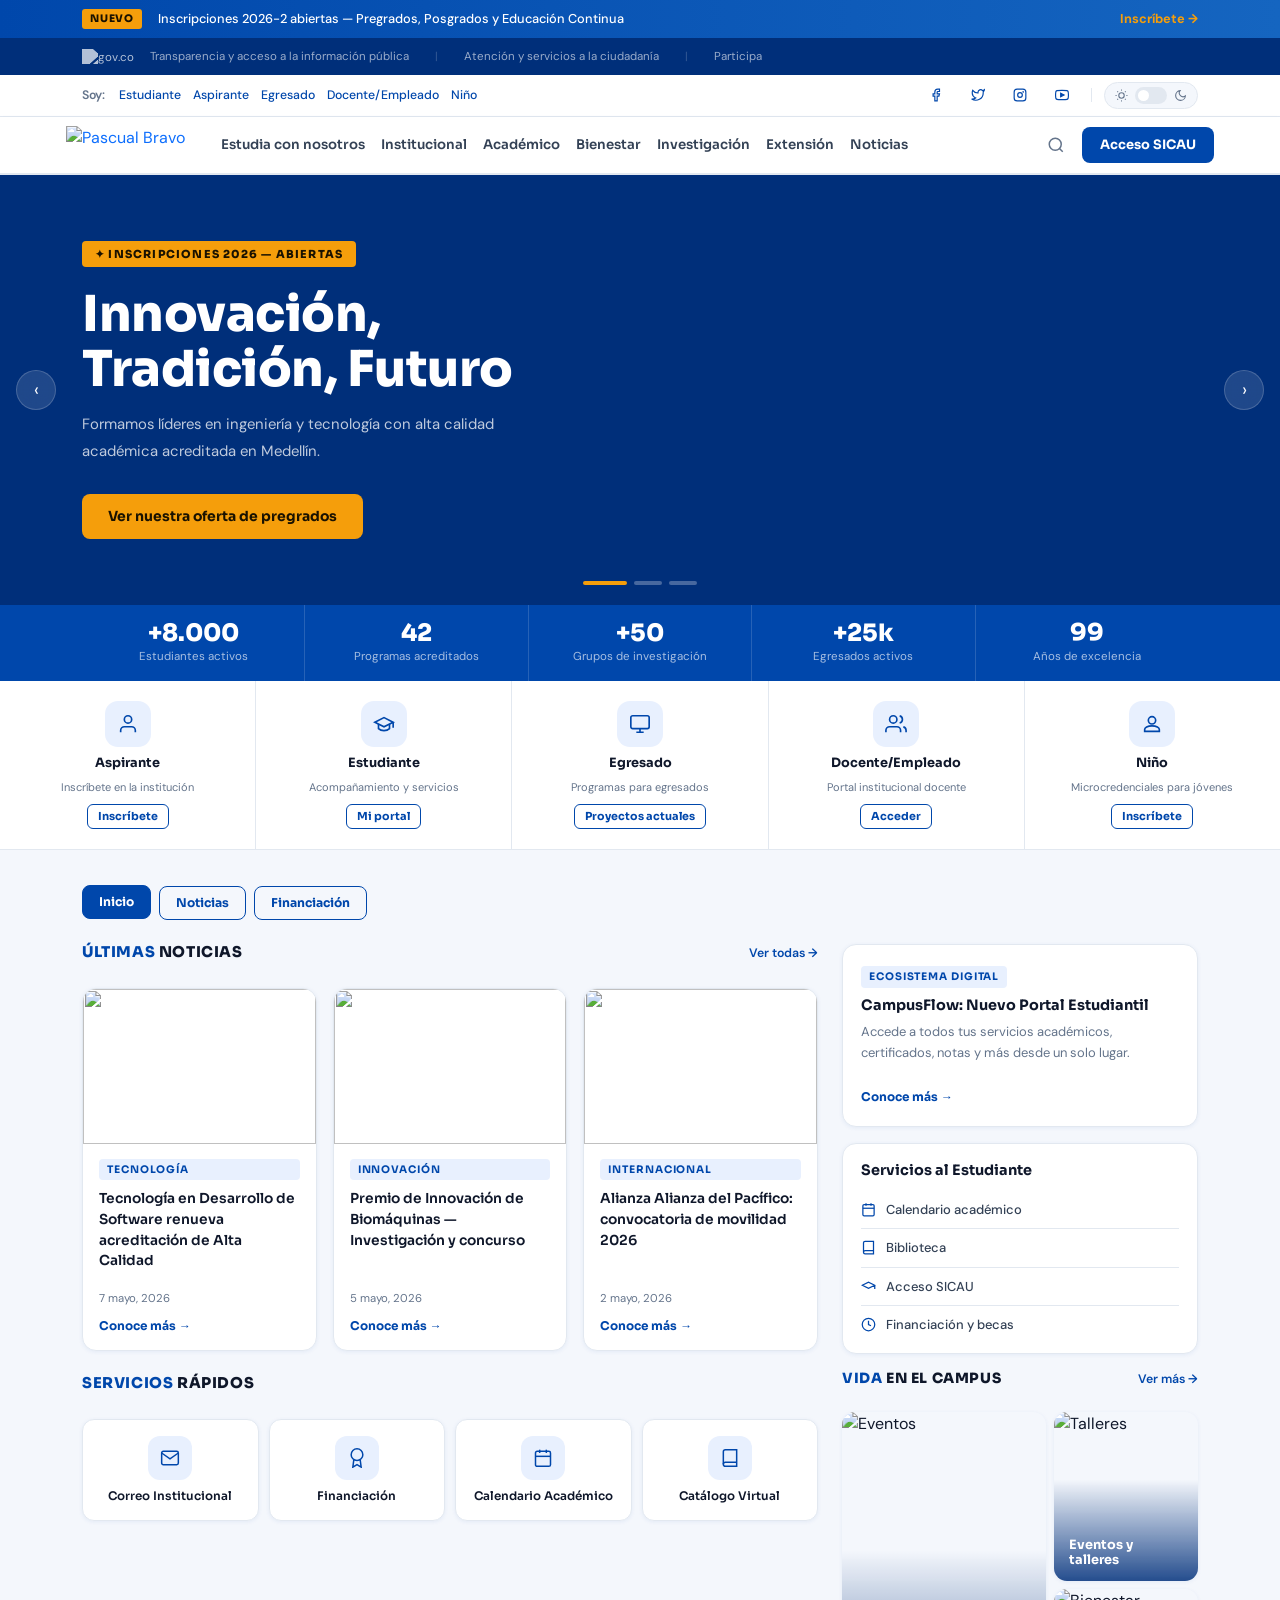
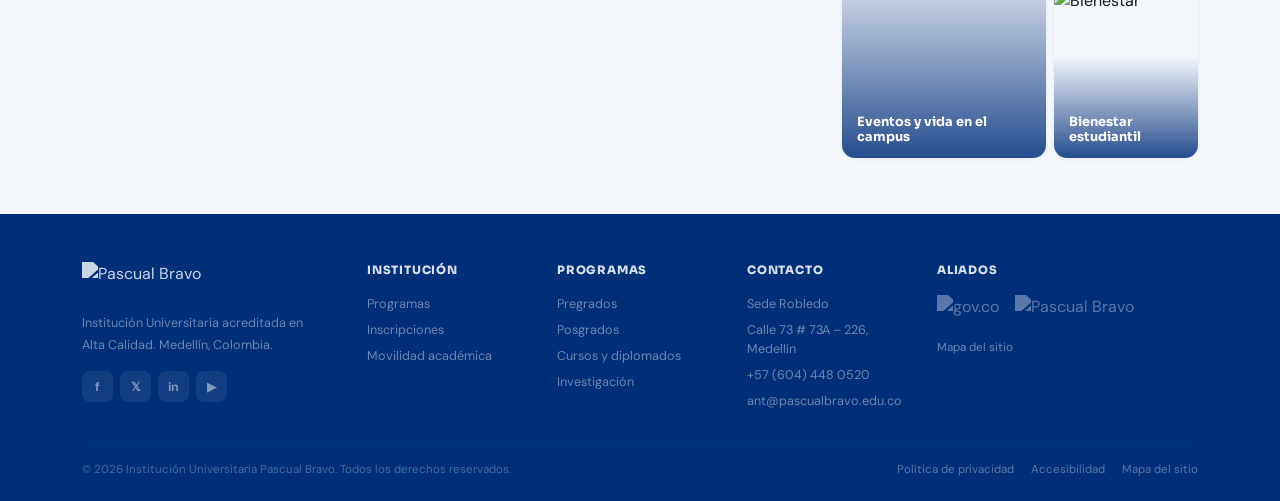
==== commit 3df86f43: "Signal" ====
--- a/index.html
+++ b/index.html
@@ -1384,6 +1384,66 @@
       }
       .d3 {
         animation-delay: 0.24s;
+      }
+
+      /* =========================
+   RESPONSIVE
+========================= */
+
+      @media (max-width: 768px) {
+        .nota-card {
+          width: 95%;
+          padding: 20px;
+          border-radius: 20px;
+        }
+
+        .nota-header {
+          flex-direction: column;
+          align-items: flex-start;
+          gap: 10px;
+        }
+
+        .nota-header h2 {
+          font-size: 1.4rem;
+        }
+
+        .nota-info {
+          grid-template-columns: 1fr;
+          gap: 12px;
+        }
+
+        .nota-info div {
+          width: 100%;
+        }
+
+        .nota-contenido {
+          font-size: 0.95rem;
+          line-height: 1.6;
+        }
+
+        .nota-footer {
+          flex-direction: column;
+          gap: 12px;
+          align-items: stretch;
+        }
+
+        .nota-footer button {
+          width: 100%;
+        }
+      }
+
+      @media (max-width: 480px) {
+        .nota-card {
+          padding: 16px;
+        }
+
+        .nota-header h2 {
+          font-size: 1.2rem;
+        }
+
+        .nota-contenido {
+          font-size: 0.9rem;
+        }
       }
     </style>
   </head>
@@ -2841,14 +2901,12 @@
               <a href="#" class="soc-btn">𝕏</a>
               <a href="#" class="soc-btn">in</a>
               <a href="#" class="soc-btn">▶</a>
-              <a href="#" class="soc-btn">✦</a>
             </div>
           </div>
           <div class="col-6 col-lg-2">
             <div class="footer-col-title">Institución</div>
             <a href="#" class="footer-link">Programas</a>
             <a href="#" class="footer-link" onclick="showPage('financiacion')"
-              >Financiación</a
             >
             <a href="#" class="footer-link">Inscripciones</a>
             <a href="#" class="footer-link">Movilidad académica</a>
